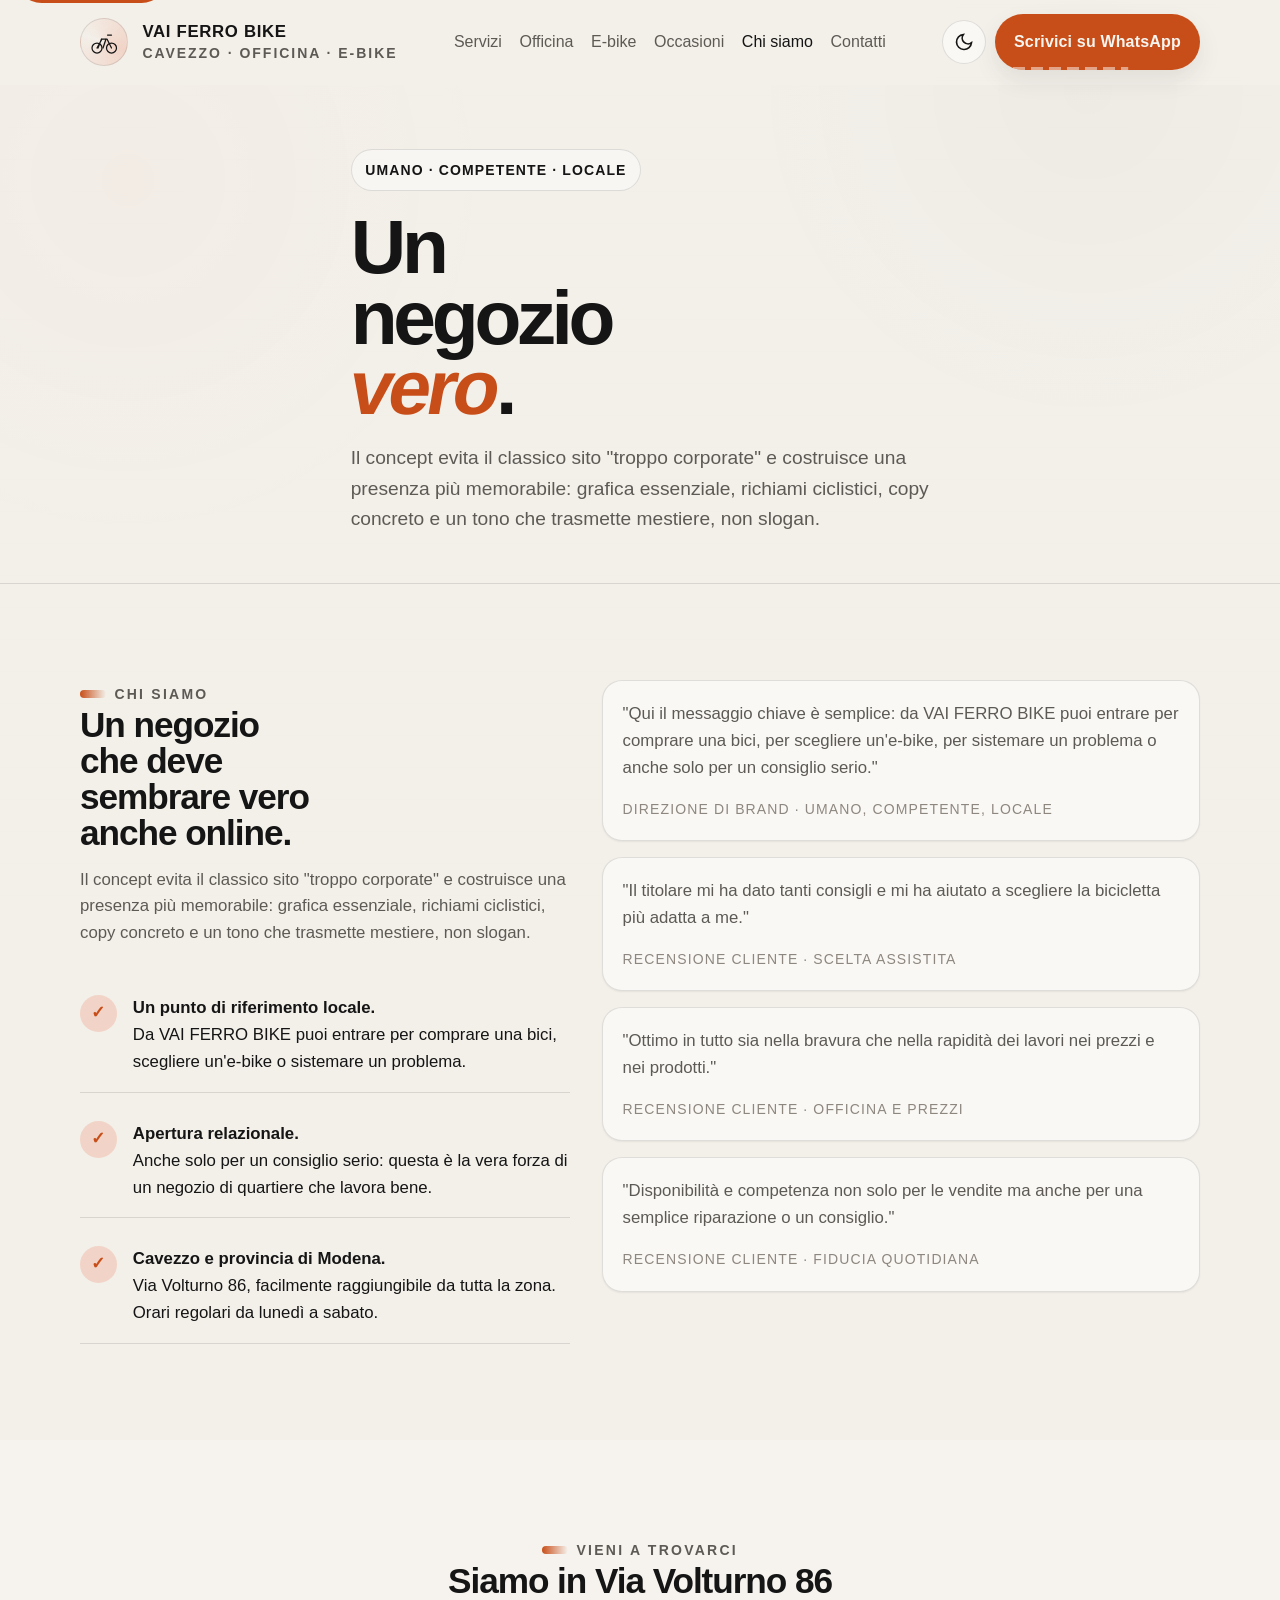
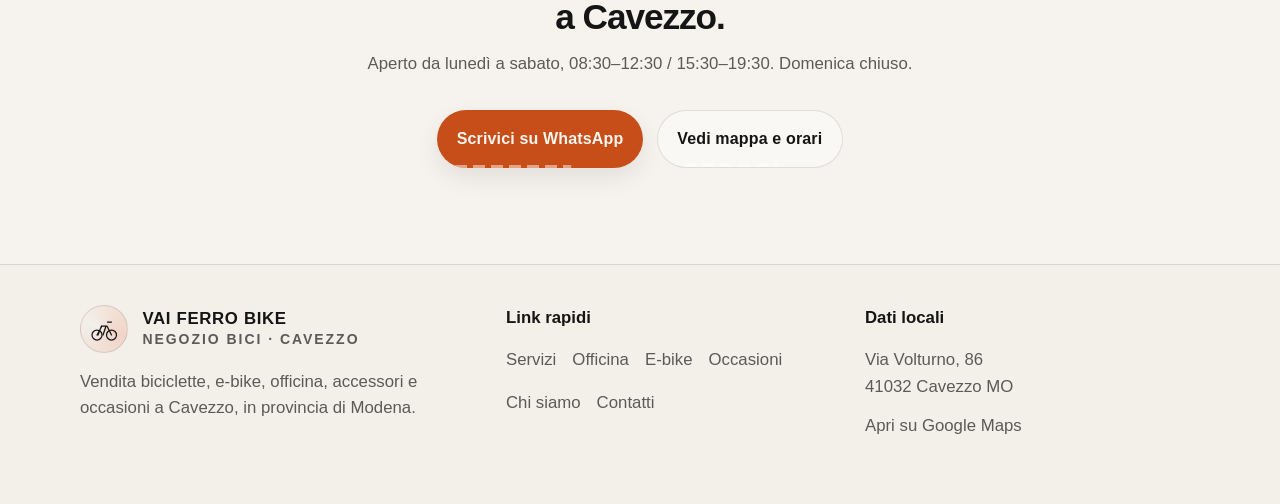
==== chi-siamo.html @ fa723847 "Add files via upload" ====
<!DOCTYPE html>
<html lang="it">

<head>
  <meta charset="UTF-8">
  <meta name="viewport" content="width=device-width, initial-scale=1.0">
  <title>Chi siamo | VAI FERRO BIKE – Negozio bici a Cavezzo</title>
  <meta name="description"
    content="VAI FERRO BIKE è il negozio bici di Cavezzo (MO): un punto di riferimento locale per vendita, e-bike, officina e consulenza autentica.">
  <meta name="theme-color" content="#111111">
  <meta name="format-detection" content="telephone=no">
  <link rel="preconnect" href="https://api.fontshare.com">
  <link
    href="https://api.fontshare.com/v2/css?f[]=general-sans@400,500,600,700&f[]=cabinet-grotesk@500,700,800&display=swap"
    rel="stylesheet">
  <link rel="stylesheet" href="style.css">
</head>

<body>
  <a class="skip-link" href="#content">Vai al contenuto</a>
  <div class="tire-cursor" aria-hidden="true"></div>
  <div class="site-shell">
    <div class="texture"></div>

    <header class="header" id="top">
      <div class="container header-inner">
        <a class="brand" href="index.html" aria-label="VAI FERRO BIKE home">
          <span class="brand-mark" aria-hidden="true">
            <svg viewBox="0 0 64 64" fill="none" stroke="currentColor" stroke-width="2.5" stroke-linecap="round"
              stroke-linejoin="round">
              <circle cx="18" cy="44" r="10"></circle>
              <circle cx="47" cy="44" r="10"></circle>
              <path d="M18 44l10-18h10l9 18M28 26l7 0M36 26l-6 18M27 26l-7 18"></path>
              <path d="M39 18h8"></path>
            </svg>
          </span>
          <span class="brand-name"><strong>VAI FERRO BIKE</strong><span>Cavezzo · officina · e-bike</span></span>
        </a>
        <nav class="nav" aria-label="Principale">
          <a href="servizi.html">Servizi</a>
          <a href="officina.html">Officina</a>
          <a href="ebike.html">E-bike</a>
          <a href="occasioni.html">Occasioni</a>
          <a href="chi-siamo.html">Chi siamo</a>
          <a href="contatti.html">Contatti</a>
        </nav>
        <div class="header-actions">
          <button class="theme-toggle" type="button" data-theme-toggle aria-label="Attiva tema scuro">
            <svg width="20" height="20" viewBox="0 0 24 24" fill="none" stroke="currentColor" stroke-width="2">
              <path d="M21 12.79A9 9 0 1 1 11.21 3 7 7 0 0 0 21 12.79z" />
            </svg>
          </button>
          <a class="btn btn-primary desktop-cta"
            href="https://wa.me/393000000000?text=Ciao%20VAI%20FERRO%20BIKE%2C%20vorrei%20avere%20informazioni."
            target="_blank" rel="noopener noreferrer">Scrivici su WhatsApp</a>
          <button class="menu-toggle" type="button" aria-label="Apri menu" aria-expanded="false"><span></span></button>
        </div>
      </div>
      <div class="container mobile-panel" id="mobilePanel">
        <div class="mobile-panel-inner">
          <nav class="mobile-links" aria-label="Mobile">
            <a href="servizi.html">Servizi</a>
            <a href="officina.html">Officina</a>
            <a href="ebike.html">E-bike</a>
            <a href="occasioni.html">Usato e occasioni</a>
            <a href="chi-siamo.html">Chi siamo</a>
            <a href="contatti.html">Contatti</a>
          </nav>
        </div>
      </div>
    </header>

    <main id="content">
      <section class="page-hero">
        <div class="container page-hero-inner reveal">
          <div class="page-hero-kicker">
            <span class="chip">Umano · competente · locale</span>
          </div>
          <h1 class="hero-title" style="font-size:clamp(2.4rem,6vw,5rem);">Un negozio <span class="accent">vero</span>.
          </h1>
          <p class="hero-lead">Il concept evita il classico sito "troppo corporate" e costruisce una presenza più
            memorabile: grafica essenziale, richiami ciclistici, copy concreto e un tono che trasmette mestiere, non
            slogan.</p>
        </div>
      </section>

      <section class="section">
        <div class="container why-layout">
          <div class="reveal">
            <span class="eyebrow">Chi siamo</span>
            <h2 class="section-title">Un negozio che deve sembrare vero anche online.</h2>
            <p class="section-copy">Il concept evita il classico sito "troppo corporate" e costruisce una presenza più
              memorabile: grafica essenziale, richiami ciclistici, copy concreto e un tono che trasmette mestiere, non
              slogan.</p>
            <div class="why-list" style="margin-top:2rem">
              <div class="why-item">
                <div class="why-badge">✓</div>
                <div><strong>Un punto di riferimento locale.</strong>
                  <p>Da VAI FERRO BIKE puoi entrare per comprare una bici, scegliere un'e-bike o sistemare un problema.
                  </p>
                </div>
              </div>
              <div class="why-item">
                <div class="why-badge">✓</div>
                <div><strong>Apertura relazionale.</strong>
                  <p>Anche solo per un consiglio serio: questa è la vera forza di un negozio di quartiere che lavora
                    bene.</p>
                </div>
              </div>
              <div class="why-item">
                <div class="why-badge">✓</div>
                <div><strong>Cavezzo e provincia di Modena.</strong>
                  <p>Via Volturno 86, facilmente raggiungibile da tutta la zona. Orari regolari da lunedì a sabato.</p>
                </div>
              </div>
            </div>
          </div>

          <div class="reveal">
            <div class="review-card" style="margin-bottom:1rem">
              <p>"Qui il messaggio chiave è semplice: da VAI FERRO BIKE puoi entrare per comprare una bici, per
                scegliere un'e-bike, per sistemare un problema o anche solo per un consiglio serio."</p>
              <footer>Direzione di brand · umano, competente, locale</footer>
            </div>
            <div class="review-wall">
              <article class="review-card">
                <p>"Il titolare mi ha dato tanti consigli e mi ha aiutato a scegliere la bicicletta più adatta a me."
                </p>
                <footer>Recensione cliente · scelta assistita</footer>
              </article>
              <article class="review-card">
                <p>"Ottimo in tutto sia nella bravura che nella rapidità dei lavori nei prezzi e nei prodotti."</p>
                <footer>Recensione cliente · officina e prezzi</footer>
              </article>
              <article class="review-card">
                <p>"Disponibilità e competenza non solo per le vendite ma anche per una semplice riparazione o un
                  consiglio."</p>
                <footer>Recensione cliente · fiducia quotidiana</footer>
              </article>
            </div>
          </div>
        </div>
      </section>

      <section class="section" style="background:var(--color-surface-2)">
        <div class="container" style="text-align:center">
          <span class="eyebrow reveal">Vieni a trovarci</span>
          <h2 class="section-title reveal" style="margin-inline:auto;max-width:20ch">Siamo in Via Volturno 86 a Cavezzo.
          </h2>
          <p class="section-copy reveal" style="margin-inline:auto;text-align:center">Aperto da lunedì a sabato,
            08:30–12:30 / 15:30–19:30. Domenica chiuso.</p>
          <div class="btn-row reveal" style="justify-content:center;margin-top:2rem">
            <a class="btn btn-primary"
              href="https://wa.me/393000000000?text=Ciao%20VAI%20FERRO%20BIKE%2C%20vorrei%20avere%20informazioni."
              target="_blank" rel="noopener noreferrer">Scrivici su WhatsApp</a>
            <a class="btn btn-secondary" href="contatti.html">Vedi mappa e orari</a>
          </div>
        </div>
      </section>
    </main>

    <footer class="footer">
      <div class="container footer-grid">
        <div>
          <div class="brand" style="margin-bottom: 1rem;">
            <span class="brand-mark" aria-hidden="true">
              <svg viewBox="0 0 64 64" fill="none" stroke="currentColor" stroke-width="2.5" stroke-linecap="round"
                stroke-linejoin="round">
                <circle cx="18" cy="44" r="10"></circle>
                <circle cx="47" cy="44" r="10"></circle>
                <path d="M18 44l10-18h10l9 18M28 26l7 0M36 26l-6 18M27 26l-7 18"></path>
                <path d="M39 18h8"></path>
              </svg>
            </span>
            <span class="brand-name"><strong>VAI FERRO BIKE</strong><span>Negozio bici · Cavezzo</span></span>
          </div>
          <p>Vendita biciclette, e-bike, officina, accessori e occasioni a Cavezzo, in provincia di Modena.</p>
        </div>
        <div>
          <strong>Link rapidi</strong>
          <div class="footer-links" style="margin-top: 1rem;">
            <a href="servizi.html">Servizi</a>
            <a href="officina.html">Officina</a>
            <a href="ebike.html">E-bike</a>
            <a href="occasioni.html">Occasioni</a>
            <a href="chi-siamo.html">Chi siamo</a>
            <a href="contatti.html">Contatti</a>
          </div>
        </div>
        <div>
          <strong>Dati locali</strong>
          <p style="margin-top: 1rem;">Via Volturno, 86<br>41032 Cavezzo MO</p>
          <p style="margin-top: .75rem;"><a href="https://maps.google.com/maps?q=44.8327569,11.0342762&z=15"
              target="_blank" rel="noopener noreferrer">Apri su Google Maps</a></p>
        </div>
      </div>
    </footer>

    <div class="sticky-actions" aria-label="Azioni rapide mobile">
      <a class="btn btn-secondary" href="tel:+393000000000">Chiama</a>
      <a class="btn btn-primary"
        href="https://wa.me/393000000000?text=Ciao%20VAI%20FERRO%20BIKE%2C%20vorrei%20avere%20informazioni."
        target="_blank" rel="noopener noreferrer">WhatsApp</a>
    </div>
  </div>
  <script src="main.js"></script>
</body>

</html>
---- style.css ----
:root,
[data-theme="light"] {
    --text-xs: clamp(0.75rem, 0.7rem + 0.25vw, 0.875rem);
    --text-sm: clamp(0.875rem, 0.8rem + 0.35vw, 1rem);
    --text-base: clamp(1rem, 0.95rem + 0.25vw, 1.05rem);
    --text-lg: clamp(1.125rem, 1rem + 0.75vw, 1.45rem);
    --text-xl: clamp(1.5rem, 1.2rem + 1.25vw, 2.2rem);
    --text-2xl: clamp(2.2rem, 1.3rem + 3vw, 4rem);
    --text-3xl: clamp(3rem, 1.2rem + 5vw, 6rem);
    --space-1: 0.25rem;
    --space-2: 0.5rem;
    --space-3: 0.75rem;
    --space-4: 1rem;
    --space-5: 1.25rem;
    --space-6: 1.5rem;
    --space-8: 2rem;
    --space-10: 2.5rem;
    --space-12: 3rem;
    --space-16: 4rem;
    --space-20: 5rem;
    --space-24: 6rem;
    --space-32: 8rem;
    --color-bg: #f3f0ea;
    --color-surface: #faf8f4;
    --color-surface-2: #f6f3ee;
    --color-surface-offset: #eae4da;
    --color-surface-dynamic: #ddd6cb;
    --color-divider: #d3ccbf;
    --color-border: rgba(28, 28, 28, 0.12);
    --color-text: #151515;
    --color-text-muted: #5d5a55;
    --color-text-faint: #8d877f;
    --color-text-inverse: #f7f5f0;
    --color-primary: #c84e19;
    --color-primary-hover: #a53f14;
    --color-primary-highlight: #f1d4c7;
    --color-secondary: #1f2a2a;
    --color-track: #bbc6c1;
    --color-success: #3e6a2a;
    --radius-sm: 0.4rem;
    --radius-md: 0.7rem;
    --radius-lg: 1rem;
    --radius-xl: 1.5rem;
    --radius-full: 9999px;
    --shadow-sm: 0 1px 2px rgba(17, 17, 17, 0.06);
    --shadow-md: 0 10px 24px rgba(17, 17, 17, 0.08);
    --shadow-lg: 0 24px 60px rgba(17, 17, 17, 0.12);
    --font-display: 'Cabinet Grotesk', 'Arial Narrow', sans-serif;
    --font-body: 'General Sans', 'Helvetica Neue', sans-serif;
    --content-default: 1120px;
    --content-wide: 1260px;
    --header-h: 84px;
}

[data-theme="dark"] {
    --color-bg: #101111;
    --color-surface: #161817;
    --color-surface-2: #1b1d1c;
    --color-surface-offset: #212422;
    --color-surface-dynamic: #2c302e;
    --color-divider: #2d322f;
    --color-border: rgba(255, 255, 255, 0.10);
    --color-text: #f2ede5;
    --color-text-muted: #c2bbb0;
    --color-text-faint: #8d877d;
    --color-text-inverse: #101111;
    --color-primary: #ec6d35;
    --color-primary-hover: #ff8450;
    --color-primary-highlight: rgba(236, 109, 53, 0.14);
    --color-secondary: #dfe8e2;
    --color-track: #55625b;
    --shadow-sm: 0 1px 2px rgba(0, 0, 0, 0.22);
    --shadow-md: 0 10px 24px rgba(0, 0, 0, 0.28);
    --shadow-lg: 0 24px 60px rgba(0, 0, 0, 0.35);
}

*,
:before,
:after {
    box-sizing: border-box;
    margin: 0;
    padding: 0
}

html {
    scroll-behavior: smooth;
    -webkit-text-size-adjust: none;
    text-size-adjust: none;
    scroll-padding-top: calc(var(--header-h) + 18px)
}

body {
    min-height: 100dvh;
    font-family: var(--font-body);
    font-size: var(--text-base);
    line-height: 1.6;
    background: var(--color-bg);
    color: var(--color-text);
    -webkit-font-smoothing: antialiased;
    text-rendering: optimizeLegibility
}

img,
svg {
    display: block;
    max-width: 100%
}

a {
    color: inherit;
    text-decoration: none;
    transition: all 180ms cubic-bezier(.16, 1, .3, 1)
}

button,
input,
textarea {
    font: inherit;
    color: inherit
}

button {
    cursor: pointer;
    border: none;
    background: none
}

:focus-visible {
    outline: 2px solid var(--color-primary);
    outline-offset: 3px;
    border-radius: var(--radius-sm)
}

::selection {
    background: rgba(200, 78, 25, .18)
}

.sr-only {
    position: absolute;
    width: 1px;
    height: 1px;
    padding: 0;
    margin: -1px;
    overflow: hidden;
    clip: rect(0, 0, 0, 0);
    white-space: nowrap;
    border: 0
}

.site-shell {
    position: relative;
    overflow-x: clip
}

.texture {
    position: fixed;
    inset: 0;
    pointer-events: none;
    opacity: .28;
    background-image: radial-gradient(circle at 10% 20%, rgba(200, 78, 25, .08), transparent 26%), radial-gradient(circle at 85% 10%, rgba(31, 42, 42, .08), transparent 24%), linear-gradient(transparent 0, transparent 97%, rgba(0, 0, 0, .018) 100%);
    background-size: auto, auto, 100% 32px;
    mix-blend-mode: multiply;
    z-index: -1
}

[data-theme="dark"] .texture {
    opacity: .18;
    mix-blend-mode: screen
}

.container {
    width: min(calc(100% - 2rem), var(--content-default));
    margin-inline: auto
}

.container-wide {
    width: min(calc(100% - 2rem), var(--content-wide));
    margin-inline: auto
}

.section {
    padding-block: clamp(var(--space-12), 8vw, var(--space-24))
}

.eyebrow {
    display: inline-flex;
    align-items: center;
    gap: .55rem;
    font-size: var(--text-xs);
    text-transform: uppercase;
    letter-spacing: .16em;
    color: var(--color-text-muted);
    font-weight: 700
}

.eyebrow:before {
    content: "";
    width: 1.6rem;
    height: .5rem;
    border-radius: var(--radius-full);
    background: linear-gradient(90deg, var(--color-primary), transparent)
}

.section-title {
    font-family: var(--font-display);
    font-size: var(--text-xl);
    line-height: 1.02;
    letter-spacing: -.03em;
    max-width: 12ch
}

.section-copy {
    color: var(--color-text-muted);
    max-width: 60ch;
    margin-top: var(--space-4)
}

.grid {
    display: grid;
    gap: var(--space-6)
}

.skip-link {
    position: absolute;
    left: var(--space-4);
    top: -3rem;
    background: var(--color-primary);
    color: var(--color-text-inverse);
    padding: .75rem 1rem;
    border-radius: var(--radius-full);
    z-index: 1000
}

.skip-link:focus {
    top: var(--space-4)
}

.header {
    position: sticky;
    top: 0;
    z-index: 60;
    background: rgba(243, 240, 234, .82);
    backdrop-filter: blur(16px);
    border-bottom: 1px solid transparent;
    transition: transform .3s cubic-bezier(.16, 1, .3, 1), box-shadow .3s cubic-bezier(.16, 1, .3, 1), border-color .3s ease
}

[data-theme="dark"] .header {
    background: rgba(16, 17, 17, .78)
}

.header.scrolled {
    box-shadow: var(--shadow-sm);
    border-color: var(--color-border)
}

.header-inner {
    min-height: var(--header-h);
    display: flex;
    align-items: center;
    justify-content: space-between;
    gap: var(--space-4)
}

.brand {
    display: flex;
    align-items: center;
    gap: .9rem;
    font-weight: 700
}

.brand-mark {
    width: 3rem;
    height: 3rem;
    border-radius: 50%;
    display: grid;
    place-items: center;
    border: 1px solid var(--color-border);
    background: conic-gradient(from 110deg, var(--color-primary-highlight), transparent, var(--color-primary-highlight));
    position: relative;
    overflow: hidden
}

.brand-mark svg {
    width: 2rem;
    height: 2rem
}

.brand-name {
    display: flex;
    flex-direction: column;
    line-height: 1
}

.brand-name strong {
    font-family: var(--font-display);
    font-size: 1.05rem;
    letter-spacing: .04em
}

.brand-name span {
    font-size: var(--text-xs);
    color: var(--color-text-muted);
    margin-top: .3rem;
    text-transform: uppercase;
    letter-spacing: .14em
}

.nav {
    display: none;
    align-items: center;
    gap: 1.1rem
}

.nav a {
    font-size: var(--text-sm);
    color: var(--color-text-muted)
}

.nav a:hover,
.nav a.active {
    color: var(--color-text)
}

.header-actions {
    display: flex;
    align-items: center;
    gap: .55rem
}

.theme-toggle,
.menu-toggle {
    width: 2.75rem;
    height: 2.75rem;
    border-radius: 50%;
    border: 1px solid var(--color-border);
    display: grid;
    place-items: center;
    background: var(--color-surface)
}

.menu-toggle {
    position: relative
}

.menu-toggle span,
.menu-toggle:before,
.menu-toggle:after {
    content: "";
    position: absolute;
    width: 1rem;
    height: 2px;
    background: var(--color-text);
    border-radius: 999px;
    transition: transform .25s ease, opacity .25s ease
}

.menu-toggle span {
    transform: translateY(0)
}

.menu-toggle:before {
    transform: translateY(-6px)
}

.menu-toggle:after {
    transform: translateY(6px)
}

.menu-toggle[aria-expanded="true"] span {
    opacity: 0
}

.menu-toggle[aria-expanded="true"]:before {
    transform: rotate(45deg)
}

.menu-toggle[aria-expanded="true"]:after {
    transform: rotate(-45deg)
}

.mobile-panel {
    display: grid;
    grid-template-rows: 0fr;
    transition: grid-template-rows .28s ease;
    border-top: 1px solid transparent
}

.mobile-panel.open {
    grid-template-rows: 1fr;
    border-color: var(--color-border)
}

.mobile-panel-inner {
    overflow: hidden
}

.mobile-links {
    display: flex;
    flex-direction: column;
    padding: 0 0 var(--space-6)
}

.mobile-links a {
    padding: 1rem 0;
    border-bottom: 1px solid var(--color-border);
    font-weight: 600
}

.btn {
    display: inline-flex;
    align-items: center;
    justify-content: center;
    gap: .7rem;
    min-height: 48px;
    padding: .95rem 1.2rem;
    border-radius: var(--radius-full);
    font-size: var(--text-sm);
    font-weight: 700;
    letter-spacing: .01em;
    position: relative;
    overflow: hidden;
    isolation: isolate
}

.btn:before {
    content: "";
    position: absolute;
    inset: auto 0 0 0;
    height: 3px;
    background: repeating-linear-gradient(90deg, rgba(255, 255, 255, .88) 0 12px, transparent 12px 18px);
    transform: translateX(-35%);
    opacity: .55;
    transition: transform .45s cubic-bezier(.16, 1, .3, 1), opacity .3s ease
}

.btn:hover:before {
    transform: translateX(0);
    opacity: .9
}

.btn-primary {
    background: var(--color-primary);
    color: var(--color-text-inverse);
    box-shadow: var(--shadow-md)
}

.btn-primary:hover {
    background: var(--color-primary-hover);
    transform: translateY(-1px)
}

.btn-secondary {
    border: 1px solid var(--color-border);
    background: var(--color-surface);
    color: var(--color-text)
}

.btn-ghost {
    color: var(--color-text-muted)
}

.btn-row {
    display: flex;
    flex-wrap: wrap;
    gap: .9rem
}

/* HERO */
.hero {
    padding-top: clamp(var(--space-10), 6vw, var(--space-16));
    padding-bottom: var(--space-16)
}

.hero-grid {
    display: grid;
    gap: var(--space-8);
    align-items: end
}

.hero-copy {
    display: grid;
    gap: var(--space-5)
}

.hero-kicker {
    display: flex;
    flex-wrap: wrap;
    gap: .65rem
}

.chip {
    display: inline-flex;
    align-items: center;
    gap: .5rem;
    padding: .55rem .85rem;
    border-radius: var(--radius-full);
    border: 1px solid var(--color-border);
    background: rgba(255, 255, 255, .42);
    font-size: var(--text-xs);
    font-weight: 700;
    text-transform: uppercase;
    letter-spacing: .08em
}

[data-theme="dark"] .chip {
    background: rgba(255, 255, 255, .02)
}

.hero-title {
    font-family: var(--font-display);
    font-size: clamp(3rem, 8vw, 7rem);
    line-height: .92;
    letter-spacing: -.055em;
    max-width: 8ch
}

.hero-title .accent {
    display: inline-block;
    color: var(--color-primary);
    transform: skew(-10deg)
}

.hero-lead {
    max-width: 58ch;
    color: var(--color-text-muted);
    font-size: clamp(1.05rem, 1rem + .4vw, 1.2rem)
}

.hero-aside {
    position: relative;
    background: var(--color-secondary);
    color: #f2ede5;
    border-radius: 2rem;
    padding: clamp(var(--space-6), 3vw, var(--space-8));
    min-height: 420px;
    overflow: hidden;
    box-shadow: var(--shadow-lg)
}

[data-theme="dark"] .hero-aside {
    color: #151515;
}

.hero-aside:before {
    content: "";
    position: absolute;
    inset: auto -10% -30% 20%;
    height: 280px;
    background: radial-gradient(circle, rgba(236, 109, 53, .28), transparent 65%)
}

.speed-lines {
    position: absolute;
    inset: 0;
    pointer-events: none;
    opacity: .28;
    background: repeating-linear-gradient(115deg, transparent 0 24px, rgba(255, 255, 255, .05) 24px 26px)
}

.bike-stage {
    position: relative;
    display: grid;
    align-content: space-between;
    height: 100%
}

.stat-ribbon {
    display: grid;
    grid-template-columns: repeat(3, 1fr);
    gap: .65rem
}

.stat-pill {
    background: rgba(255, 255, 255, .08);
    border: 1px solid rgba(255, 255, 255, .09);
    border-radius: 1.25rem;
    padding: .85rem .9rem
}

.stat-pill strong {
    display: block;
    font-size: 1.1rem
}

.stat-pill span {
    display: block;
    margin-top: .25rem;
    font-size: var(--text-xs);
    color: currentColor;
    opacity: 0.72
}

.hero-card {
    max-width: 18rem;
    margin-left: auto;
    background: rgba(255, 255, 255, .08);
    backdrop-filter: blur(10px);
    border: 1px solid rgba(255, 255, 255, .08);
    border-radius: 1.4rem;
    padding: 1rem
}

.hero-card h3 {
    font-size: var(--text-sm);
    text-transform: uppercase;
    letter-spacing: .09em;
    color: currentColor;
    opacity: 0.72
}

.hero-card p {
    margin-top: .55rem;
    font-size: var(--text-base)
}

.pedal-meter {
    display: grid;
    gap: .7rem;
    margin-top: 1rem;
    padding-top: 1rem;
    border-top: 1px solid rgba(255, 255, 255, .08)
}

.pedal-meter-head {
    display: flex;
    align-items: center;
    justify-content: space-between;
    gap: 1rem
}

.pedal-meter strong {
    font-size: var(--text-xs);
    text-transform: uppercase;
    letter-spacing: .14em;
    color: currentColor;
    opacity: 0.68
}

.pedal-meter-value {
    font-family: var(--font-display);
    font-size: 1.4rem;
    color: currentColor
}

.meter-track {
    height: .65rem;
    background: rgba(255, 255, 255, .12);
    border-radius: 999px;
    overflow: hidden;
    position: relative
}

.meter-fill {
    height: 100%;
    width: 72%;
    background: linear-gradient(90deg, #ec6d35, #f4b085, #f2ede5);
    border-radius: 999px;
    position: relative
}

.meter-fill:after {
    content: "";
    position: absolute;
    right: .35rem;
    top: 50%;
    width: .85rem;
    height: .85rem;
    border-radius: 50%;
    border: 2px solid rgba(17, 17, 17, .35);
    background: #fff;
    transform: translateY(-50%)
}

.bike-illustration {
    margin-top: auto;
    align-self: end;
    justify-self: center;
    width: min(100%, 520px);
    filter: drop-shadow(0 18px 28px rgba(0, 0, 0, .26))
}

.wheel-spin {
    transform-origin: center;
    animation: spin 16s linear infinite
}

.chain-motion {
    animation: dash 5s linear infinite
}

@keyframes spin {
    to {
        transform: rotate(360deg)
    }
}

@keyframes dash {
    to {
        stroke-dashoffset: -120
    }
}

/* TRUST BAND */
.trust-band {
    border-block: 1px solid var(--color-border);
    background: rgba(255, 255, 255, .38)
}

[data-theme="dark"] .trust-band {
    background: rgba(255, 255, 255, .015)
}

.trust-row {
    display: grid;
    gap: var(--space-4);
    padding-block: var(--space-6)
}

.trust-quote {
    font-size: var(--text-sm);
    color: var(--color-text-muted);
    padding: var(--space-4);
    border: 1px solid var(--color-border);
    border-radius: var(--radius-lg);
    background: var(--color-surface)
}

.trust-quote strong {
    display: block;
    color: var(--color-text);
    margin-bottom: .35rem
}

/* SERVIZI */
.service-grid {
    display: grid;
    gap: var(--space-4);
    margin-top: var(--space-8)
}

.service-card {
    position: relative;
    overflow: hidden;
    border-radius: 1.4rem;
    padding: var(--space-6);
    background: var(--color-surface);
    border: 1px solid var(--color-border);
    box-shadow: var(--shadow-sm)
}

.service-card:before {
    content: "";
    position: absolute;
    right: -2rem;
    top: -2rem;
    width: 7rem;
    height: 7rem;
    border-radius: 50%;
    background: radial-gradient(circle, rgba(200, 78, 25, .12), transparent 70%)
}

.service-number {
    font-size: var(--text-xs);
    font-weight: 800;
    letter-spacing: .14em;
    text-transform: uppercase;
    color: var(--color-text-faint)
}

.service-card h3 {
    font-family: var(--font-display);
    font-size: 1.55rem;
    line-height: 1.02;
    max-width: 10ch;
    margin-top: .8rem
}

.service-card p {
    margin-top: .8rem;
    color: var(--color-text-muted);
    max-width: 34ch
}

.service-meta {
    margin-top: var(--space-5);
    display: flex;
    flex-wrap: wrap;
    gap: .5rem
}

.service-meta span {
    font-size: var(--text-xs);
    padding: .45rem .7rem;
    border-radius: var(--radius-full);
    background: var(--color-surface-2);
    border: 1px solid var(--color-border)
}

/* PERCHÉ */
.why-layout {
    display: grid;
    gap: var(--space-8);
    align-items: start
}

.why-list {
    display: grid;
    gap: var(--space-3)
}

.why-item {
    display: grid;
    grid-template-columns: auto 1fr;
    gap: var(--space-4);
    padding: var(--space-4) 0;
    border-bottom: 1px solid var(--color-border)
}

.why-badge {
    width: 2.3rem;
    height: 2.3rem;
    border-radius: 50%;
    display: grid;
    place-items: center;
    background: var(--color-primary-highlight);
    color: var(--color-primary);
    font-weight: 800
}

.review-wall {
    display: grid;
    gap: var(--space-4)
}

.review-card {
    padding: var(--space-5);
    background: var(--color-surface);
    border: 1px solid var(--color-border);
    border-radius: 1.25rem;
    box-shadow: var(--shadow-sm)
}

.review-card p {
    color: var(--color-text-muted)
}

.review-card footer {
    margin-top: var(--space-4);
    font-size: var(--text-xs);
    text-transform: uppercase;
    letter-spacing: .08em;
    color: var(--color-text-faint)
}

/* EDITORIAL / FEATURE */
.editorial-grid {
    display: grid;
    gap: var(--space-4);
    margin-top: var(--space-8)
}

.feature-panel {
    padding: clamp(var(--space-6), 3vw, var(--space-8));
    border-radius: 1.6rem;
    position: relative;
    overflow: hidden;
    min-height: 320px;
    display: grid;
    align-content: end;
    border: 1px solid var(--color-border)
}

.feature-panel.dark {
    background: var(--color-secondary);
    color: #f2ede5
}

.feature-panel.light {
    background: var(--color-surface);
    box-shadow: var(--shadow-sm)
}

.feature-panel .eyebrow {
    color: inherit;
    opacity: .72
}

.feature-panel h3 {
    font-family: var(--font-display);
    font-size: clamp(1.9rem, 3vw, 3rem);
    line-height: 1;
    max-width: 11ch;
    margin-top: var(--space-4)
}

.feature-panel h2 {
    font-family: var(--font-display);
    font-size: clamp(1.9rem, 3vw, 3rem);
    line-height: 1;
    max-width: 11ch;
    margin-top: var(--space-4)
}

.feature-panel p {
    margin-top: var(--space-4);
    max-width: 46ch;
    color: inherit;
    opacity: .86
}

.road-mark {
    position: absolute;
    inset: auto -8% 2rem auto;
    width: 58%;
    height: 4px;
    background: repeating-linear-gradient(90deg, rgba(255, 255, 255, .65) 0 18px, transparent 18px 30px);
    transform: rotate(-12deg);
    opacity: .7
}

.wheel-ghost {
    position: absolute;
    right: -1rem;
    top: -2rem;
    width: 9rem;
    height: 9rem;
    border-radius: 50%;
    border: 2px solid rgba(236, 109, 53, .22)
}

.wheel-ghost:before,
.wheel-ghost:after {
    content: "";
    position: absolute;
    inset: 12px;
    border-radius: 50%;
    border: 1px dashed rgba(236, 109, 53, .25)
}

.small-cards {
    display: grid;
    gap: var(--space-4)
}

.mini-card {
    padding: var(--space-5);
    border-radius: 1.25rem;
    background: var(--color-surface);
    border: 1px solid var(--color-border)
}

.mini-card h4 {
    font-size: var(--text-lg);
    line-height: 1.1
}

.mini-card p {
    margin-top: .65rem;
    color: var(--color-text-muted)
}

/* STATS / OCCASIONI */
.stats-grid {
    display: grid;
    gap: var(--space-4);
    margin-top: var(--space-8)
}

.stat-card {
    padding: var(--space-5);
    border-top: 3px solid var(--color-primary);
    background: var(--color-surface);
    border-radius: 1rem;
    border-inline: 1px solid var(--color-border);
    border-bottom: 1px solid var(--color-border)
}

.stat-card strong {
    font-family: var(--font-display);
    font-size: 2rem;
    line-height: 1
}

.stat-card span {
    display: block;
    margin-top: .55rem;
    color: var(--color-text-muted)
}

/* HOVER CARDS */
.service-card[data-gear] {
    transition: transform .3s cubic-bezier(.16, 1, .3, 1), box-shadow .3s ease
}

.service-card[data-gear]:hover {
    transform: translateY(-6px);
    box-shadow: var(--shadow-md)
}

.service-card[data-gear]:after {
    content: attr(data-gear);
    position: absolute;
    right: 1rem;
    bottom: 1rem;
    font-family: var(--font-display);
    font-size: clamp(2.6rem, 5vw, 4rem);
    line-height: 1;
    color: rgba(200, 78, 25, .09);
    letter-spacing: -.06em
}

/* ROUTE STRIP */
.route-strip {
    margin-top: var(--space-8);
    display: grid;
    grid-template-columns: 1fr auto auto auto 1fr;
    align-items: center;
    gap: .85rem;
    color: var(--color-text-faint)
}

.route-strip:before,
.route-strip:after {
    content: "";
    height: 2px;
    background: repeating-linear-gradient(90deg, var(--color-track) 0 18px, transparent 18px 28px)
}

.route-dot,
.route-flag,
.route-rider {
    display: grid;
    place-items: center
}

.route-dot {
    width: .8rem;
    height: .8rem;
    border-radius: 50%;
    background: var(--color-primary)
}

.route-rider {
    width: 2.3rem;
    height: 2.3rem;
    border-radius: 50%;
    border: 1px solid var(--color-border);
    background: var(--color-surface)
}

.route-rider svg {
    width: 1.15rem;
    height: 1.15rem
}

.route-flag {
    width: 1rem;
    height: 1.6rem;
    position: relative
}

.route-flag:before {
    content: "";
    position: absolute;
    left: 0;
    top: 0;
    width: 2px;
    height: 100%;
    background: var(--color-text)
}

.route-flag:after {
    content: "";
    position: absolute;
    left: 2px;
    top: .15rem;
    width: .9rem;
    height: .55rem;
    background: var(--color-primary);
    clip-path: polygon(0 0, 100% 0, 70% 50%, 100% 100%, 0 100%)
}

/* CICLISTIC NOTE */
.ciclistic-note {
    display: inline-flex;
    align-items: center;
    gap: .55rem;
    padding: .75rem 1rem;
    border-radius: var(--radius-full);
    border: 1px solid var(--color-border);
    background: var(--color-surface);
    box-shadow: var(--shadow-sm);
    font-size: var(--text-sm);
    margin-top: var(--space-5)
}

.ciclistic-note svg {
    width: 1.1rem;
    height: 1.1rem;
    color: var(--color-primary)
}

/* TIRE CURSOR */
.tire-cursor {
    position: fixed;
    left: 0;
    top: 0;
    width: 18px;
    height: 18px;
    border: 2px solid rgba(200, 78, 25, .55);
    border-radius: 50%;
    pointer-events: none;
    transform: translate(-50%, -50%);
    opacity: 0;
    z-index: 90;
    mix-blend-mode: multiply;
    transition: opacity .2s ease, transform .08s linear
}

.tire-cursor:before,
.tire-cursor:after {
    content: "";
    position: absolute;
    inset: 3px;
    border-radius: 50%;
    border: 1px dashed rgba(31, 42, 42, .35)
}

.tire-cursor:after {
    inset: 7px;
    border-style: solid;
    border-width: 1px;
    border-color: rgba(200, 78, 25, .35)
}

[data-theme="dark"] .tire-cursor {
    mix-blend-mode: screen;
    border-color: rgba(236, 109, 53, .55)
}

/* FAQ */
.faq-list {
    display: grid;
    gap: var(--space-3);
    margin-top: var(--space-8)
}

.faq-item {
    background: var(--color-surface);
    border: 1px solid var(--color-border);
    border-radius: 1rem;
    padding: var(--space-5)
}

.faq-item h3 {
    font-size: 1rem
}

.faq-item p {
    margin-top: .55rem;
    color: var(--color-text-muted)
}

/* CONTATTI */
.contact-wrap {
    display: grid;
    gap: var(--space-6);
    align-items: start
}

.contact-card,
.map-card {
    background: var(--color-surface);
    border: 1px solid var(--color-border);
    border-radius: 1.4rem;
    padding: clamp(var(--space-5), 2vw, var(--space-8));
    box-shadow: var(--shadow-sm)
}

.contact-stack {
    display: grid;
    gap: var(--space-4);
    margin-top: var(--space-5)
}

.contact-row {
    display: grid;
    grid-template-columns: auto 1fr;
    gap: var(--space-4);
    align-items: start;
    padding-bottom: var(--space-4);
    border-bottom: 1px solid var(--color-border)
}

.contact-row:last-child {
    padding-bottom: 0;
    border-bottom: 0
}

.contact-icon {
    width: 2.4rem;
    height: 2.4rem;
    border-radius: 50%;
    display: grid;
    place-items: center;
    background: var(--color-surface-2);
    border: 1px solid var(--color-border)
}

.hours-grid {
    display: grid;
    gap: .4rem;
    margin-top: var(--space-4)
}

.hours-grid div {
    display: flex;
    justify-content: space-between;
    gap: 1rem;
    padding: .35rem 0;
    color: var(--color-text-muted)
}

.map-frame {
    aspect-ratio: 4/3;
    border-radius: 1rem;
    overflow: hidden;
    border: 1px solid var(--color-border);
    margin-top: var(--space-5)
}

.map-frame iframe {
    width: 100%;
    height: 100%;
    border: 0;
    filter: grayscale(1) contrast(1.1)
}

.contact-form {
    display: grid;
    gap: var(--space-4);
    margin-top: var(--space-5)
}

.field {
    display: grid;
    gap: .45rem
}

.field label {
    font-size: var(--text-sm);
    font-weight: 700
}

.field input,
.field textarea {
    width: 100%;
    padding: .95rem 1rem;
    border-radius: .95rem;
    border: 1px solid var(--color-border);
    background: var(--color-surface-2)
}

.field textarea {
    min-height: 140px;
    resize: vertical
}

.field small {
    color: var(--color-text-faint)
}

/* FOOTER */
.footer {
    padding: var(--space-10) 0 var(--space-16);
    border-top: 1px solid var(--color-border)
}

.footer-grid {
    display: grid;
    gap: var(--space-6)
}

.footer p,
.footer a {
    color: var(--color-text-muted)
}

.footer-links {
    display: flex;
    flex-wrap: wrap;
    gap: 1rem
}

/* STICKY MOBILE */
.sticky-actions {
    position: fixed;
    left: 0;
    right: 0;
    bottom: 0;
    z-index: 55;
    padding: .75rem 1rem calc(.75rem + env(safe-area-inset-bottom));
    display: flex;
    gap: .75rem;
    background: linear-gradient(to top, rgba(243, 240, 234, .98), rgba(243, 240, 234, .88), transparent)
}

[data-theme="dark"] .sticky-actions {
    background: linear-gradient(to top, rgba(16, 17, 17, .98), rgba(16, 17, 17, .88), transparent)
}

.sticky-actions .btn {
    flex: 1
}

.desktop-cta {
    display: none
}

/* REVEAL */
.reveal {
    opacity: 0;
    transform: translateY(24px);
    transition: opacity .7s ease, transform .7s cubic-bezier(.16, 1, .3, 1)
}

.reveal.visible {
    opacity: 1;
    transform: none
}

/* PAGE HERO (pagine interne) */
.page-hero {
    padding-top: clamp(var(--space-10), 6vw, var(--space-16));
    padding-bottom: var(--space-12);
    border-bottom: 1px solid var(--color-border)
}

.page-hero-inner {
    display: grid;
    gap: var(--space-5);
    max-width: 62ch
}

.page-hero-kicker {
    display: flex;
    flex-wrap: wrap;
    gap: .65rem
}

/* RESPONSIVE */
@media (min-width: 760px) {
    .service-grid {
        grid-template-columns: repeat(2, 1fr)
    }

    .trust-row {
        grid-template-columns: repeat(3, 1fr)
    }

    .stats-grid {
        grid-template-columns: repeat(4, 1fr)
    }

    .faq-list {
        grid-template-columns: repeat(2, 1fr)
    }

    .footer-grid {
        grid-template-columns: 1.2fr 1fr 1fr
    }

    .contact-form {
        grid-template-columns: 1fr 1fr
    }

    .contact-form .field:last-of-type,
    .contact-form .btn {
        grid-column: 1 / -1
    }
}

@media (min-width: 980px) {
    .nav {
        display: flex
    }

    .menu-toggle,
    .mobile-panel {
        display: none
    }

    .desktop-cta {
        display: inline-flex
    }

    .hero-grid {
        grid-template-columns: 1.05fr .95fr;
        min-height: 78vh
    }

    .service-grid {
        grid-template-columns: repeat(4, 1fr)
    }

    .why-layout {
        grid-template-columns: .9fr 1.1fr
    }

    .editorial-grid {
        grid-template-columns: 1.2fr .8fr
    }

    .small-cards {
        grid-template-columns: 1fr 1fr
    }

    .contact-wrap {
        grid-template-columns: .85fr 1.15fr
    }

    .sticky-actions {
        display: none
    }
}

@media (prefers-reduced-motion: reduce) {
    html {
        scroll-behavior: auto
    }

    .wheel-spin,
    .chain-motion {
        animation: none
    }

    .reveal {
        opacity: 1;
        transform: none
    }

    * {
        transition: none !important
    }
}
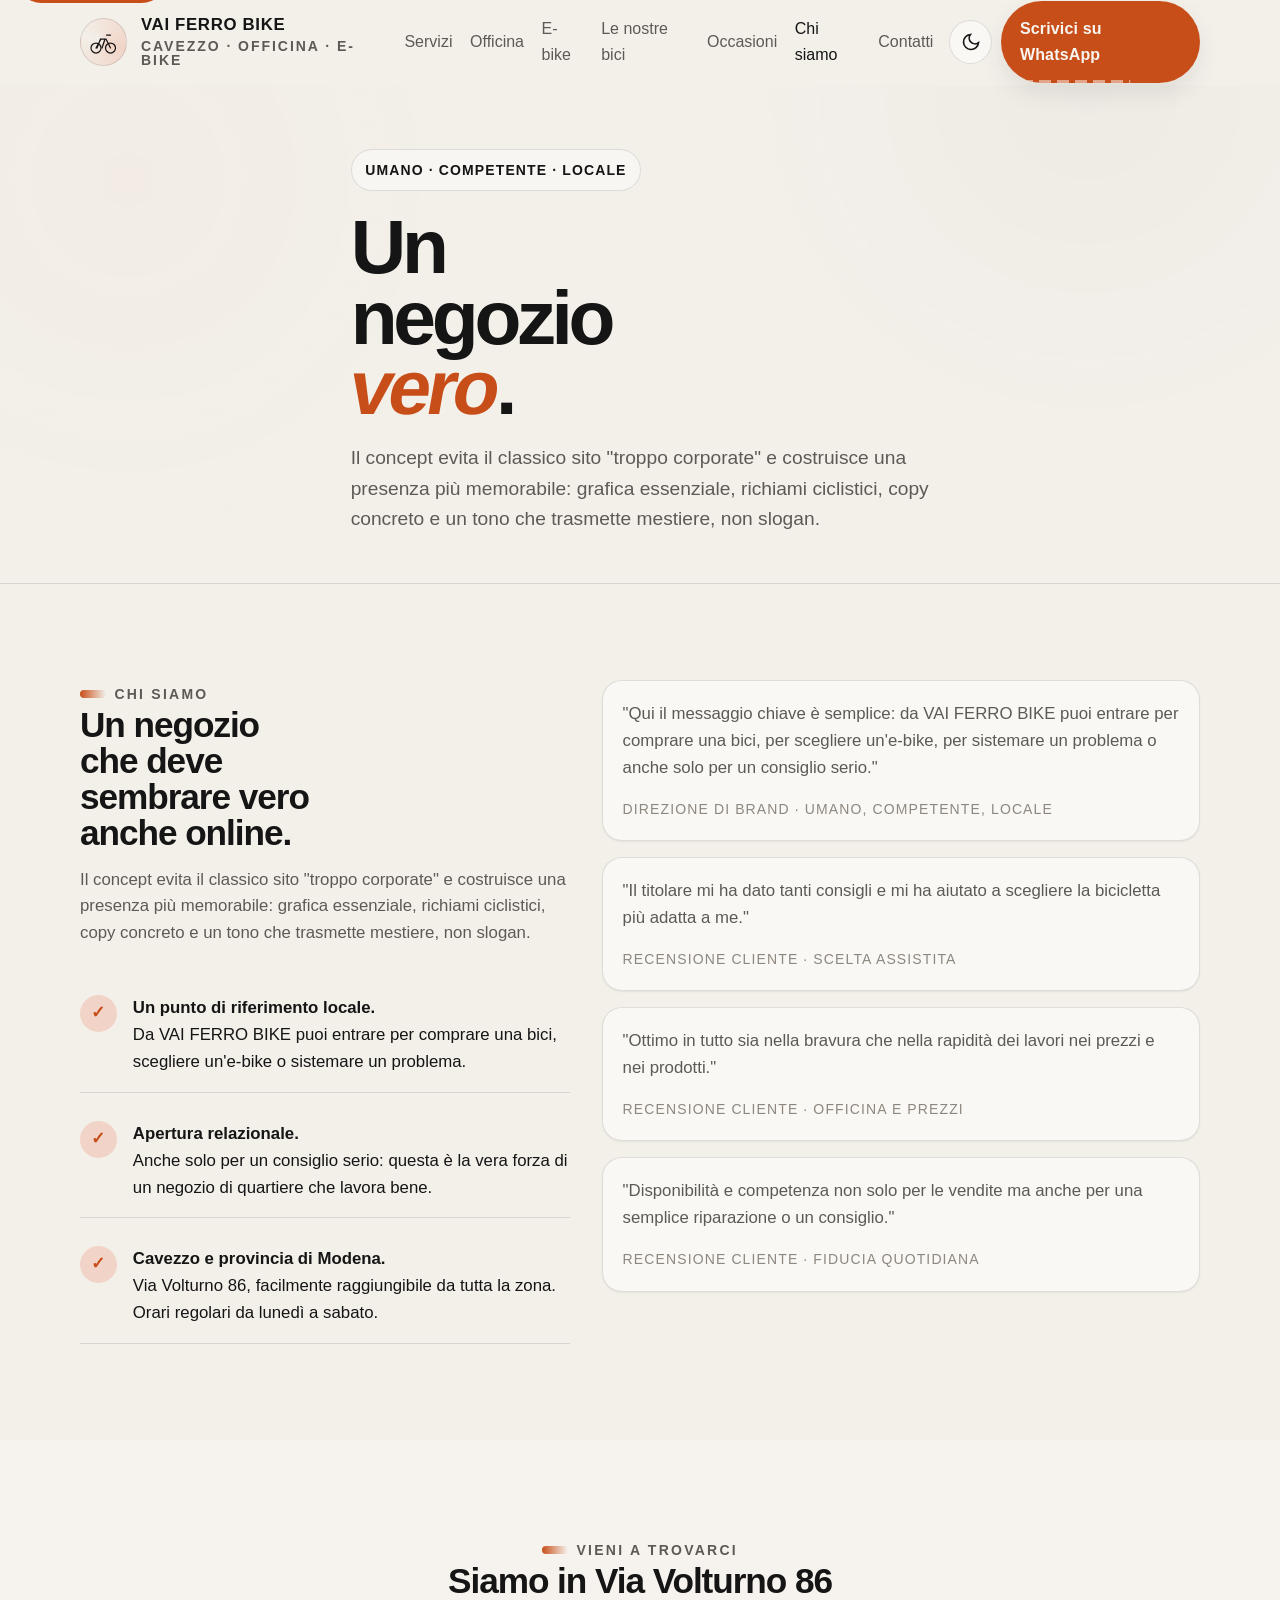
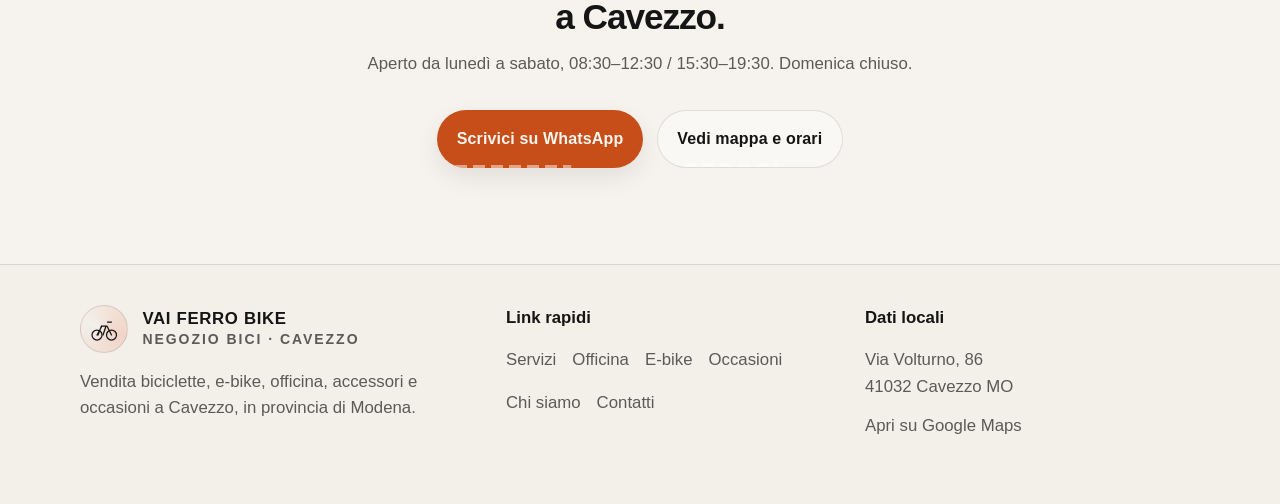
==== commit b6e8bf23: "Add files via upload" ====
--- a/chi-siamo.html
+++ b/chi-siamo.html
@@ -40,6 +40,7 @@
           <a href="servizi.html">Servizi</a>
           <a href="officina.html">Officina</a>
           <a href="ebike.html">E-bike</a>
+          <a href="prodotti.html">Le nostre bici</a>
           <a href="occasioni.html">Occasioni</a>
           <a href="chi-siamo.html">Chi siamo</a>
           <a href="contatti.html">Contatti</a>
@@ -62,6 +63,7 @@
             <a href="servizi.html">Servizi</a>
             <a href="officina.html">Officina</a>
             <a href="ebike.html">E-bike</a>
+            <a href="prodotti.html">Le nostre bici</a>
             <a href="occasioni.html">Usato e occasioni</a>
             <a href="chi-siamo.html">Chi siamo</a>
             <a href="contatti.html">Contatti</a>
--- a/style.css
+++ b/style.css
@@ -614,64 +614,6 @@
     font-size: var(--text-base)
 }
 
-.pedal-meter {
-    display: grid;
-    gap: .7rem;
-    margin-top: 1rem;
-    padding-top: 1rem;
-    border-top: 1px solid rgba(255, 255, 255, .08)
-}
-
-.pedal-meter-head {
-    display: flex;
-    align-items: center;
-    justify-content: space-between;
-    gap: 1rem
-}
-
-.pedal-meter strong {
-    font-size: var(--text-xs);
-    text-transform: uppercase;
-    letter-spacing: .14em;
-    color: currentColor;
-    opacity: 0.68
-}
-
-.pedal-meter-value {
-    font-family: var(--font-display);
-    font-size: 1.4rem;
-    color: currentColor
-}
-
-.meter-track {
-    height: .65rem;
-    background: rgba(255, 255, 255, .12);
-    border-radius: 999px;
-    overflow: hidden;
-    position: relative
-}
-
-.meter-fill {
-    height: 100%;
-    width: 72%;
-    background: linear-gradient(90deg, #ec6d35, #f4b085, #f2ede5);
-    border-radius: 999px;
-    position: relative
-}
-
-.meter-fill:after {
-    content: "";
-    position: absolute;
-    right: .35rem;
-    top: 50%;
-    width: .85rem;
-    height: .85rem;
-    border-radius: 50%;
-    border: 2px solid rgba(17, 17, 17, .35);
-    background: #fff;
-    transform: translateY(-50%)
-}
-
 .bike-illustration {
     margin-top: auto;
     align-self: end;
@@ -876,6 +818,10 @@
     color: #f2ede5
 }
 
+[data-theme="dark"] .feature-panel.dark {
+    color: #151515;
+}
+
 .feature-panel.light {
     background: var(--color-surface);
     box-shadow: var(--shadow-sm)
@@ -917,6 +863,10 @@
     background: repeating-linear-gradient(90deg, rgba(255, 255, 255, .65) 0 18px, transparent 18px 30px);
     transform: rotate(-12deg);
     opacity: .7
+}
+
+[data-theme="dark"] .feature-panel.dark .road-mark {
+    background: repeating-linear-gradient(90deg, rgba(21, 21, 21, .35) 0 18px, transparent 18px 30px);
 }
 
 .wheel-ghost {
@@ -1101,44 +1051,6 @@
     color: var(--color-primary)
 }
 
-/* TIRE CURSOR */
-.tire-cursor {
-    position: fixed;
-    left: 0;
-    top: 0;
-    width: 18px;
-    height: 18px;
-    border: 2px solid rgba(200, 78, 25, .55);
-    border-radius: 50%;
-    pointer-events: none;
-    transform: translate(-50%, -50%);
-    opacity: 0;
-    z-index: 90;
-    mix-blend-mode: multiply;
-    transition: opacity .2s ease, transform .08s linear
-}
-
-.tire-cursor:before,
-.tire-cursor:after {
-    content: "";
-    position: absolute;
-    inset: 3px;
-    border-radius: 50%;
-    border: 1px dashed rgba(31, 42, 42, .35)
-}
-
-.tire-cursor:after {
-    inset: 7px;
-    border-style: solid;
-    border-width: 1px;
-    border-color: rgba(200, 78, 25, .35)
-}
-
-[data-theme="dark"] .tire-cursor {
-    mix-blend-mode: screen;
-    border-color: rgba(236, 109, 53, .55)
-}
-
 /* FAQ */
 .faq-list {
     display: grid;
@@ -1443,4 +1355,627 @@
     * {
         transition: none !important
     }
+}
+
+/* ═══════════════════════════════════════════
+   PAGINA PRODOTTI
+   ═══════════════════════════════════════════ */
+
+/* FILTER BAR */
+.filter-bar {
+    padding-block: var(--space-6);
+    border-bottom: 1px solid var(--color-border);
+    display: flex;
+    flex-wrap: wrap;
+    align-items: center;
+    gap: var(--space-3)
+}
+
+.filter-bar-label {
+    font-size: var(--text-xs);
+    font-weight: 700;
+    letter-spacing: .1em;
+    text-transform: uppercase;
+    color: var(--color-text-faint);
+    margin-right: .25rem
+}
+
+.filter-pills {
+    display: flex;
+    flex-wrap: wrap;
+    gap: .5rem;
+    flex: 1
+}
+
+.filter-pill {
+    display: inline-flex;
+    align-items: center;
+    gap: .45rem;
+    padding: .5rem 1rem;
+    border-radius: var(--radius-full);
+    border: 1px solid var(--color-border);
+    background: var(--color-surface);
+    font-size: var(--text-xs);
+    font-weight: 700;
+    letter-spacing: .04em;
+    color: var(--color-text-muted);
+    cursor: pointer;
+    transition: all 180ms cubic-bezier(.16,1,.3,1)
+}
+
+.filter-pill:hover {
+    background: var(--color-surface-offset);
+    color: var(--color-text);
+    transform: translateY(-1px)
+}
+
+.filter-pill.active {
+    background: var(--color-primary);
+    color: #fff;
+    border-color: var(--color-primary);
+    box-shadow: 0 4px 14px rgba(200,78,25,.28)
+}
+
+[data-theme="dark"] .filter-pill.active {
+    box-shadow: 0 4px 14px rgba(236,109,53,.35)
+}
+
+.filter-pill .pill-count {
+    display: inline-flex;
+    align-items: center;
+    justify-content: center;
+    min-width: 1.3rem;
+    height: 1.3rem;
+    padding: 0 .3rem;
+    border-radius: var(--radius-full);
+    background: rgba(0,0,0,.12);
+    font-size: .65rem;
+    font-weight: 800
+}
+
+.filter-pill.active .pill-count {
+    background: rgba(255,255,255,.22)
+}
+
+.filter-sort {
+    display: flex;
+    align-items: center;
+    gap: .5rem;
+    margin-left: auto
+}
+
+.sort-select {
+    padding: .5rem .9rem;
+    border-radius: var(--radius-full);
+    border: 1px solid var(--color-border);
+    background: var(--color-surface);
+    font-size: var(--text-xs);
+    font-weight: 600;
+    color: var(--color-text-muted);
+    cursor: pointer;
+    appearance: none;
+    padding-right: 2rem;
+    background-image: url("data:image/svg+xml,%3Csvg xmlns='http://www.w3.org/2000/svg' width='12' height='8' viewBox='0 0 12 8'%3E%3Cpath d='M1 1l5 5 5-5' stroke='%238d877f' stroke-width='1.5' fill='none' stroke-linecap='round'/%3E%3C/svg%3E");
+    background-repeat: no-repeat;
+    background-position: right .8rem center
+}
+
+.sort-select:focus {
+    outline: 2px solid var(--color-primary);
+    outline-offset: 2px
+}
+
+/* PRODUCT COUNT */
+.product-count {
+    font-size: var(--text-xs);
+    color: var(--color-text-faint);
+    font-weight: 600;
+    letter-spacing: .04em;
+    padding-block: var(--space-4)
+}
+
+.product-count strong {
+    color: var(--color-text)
+}
+
+/* PRODUCT GRID */
+.product-grid {
+    display: grid;
+    gap: var(--space-5);
+    grid-template-columns: 1fr;
+    padding-bottom: var(--space-12)
+}
+
+/* PRODUCT CARD */
+.product-card {
+    position: relative;
+    background: var(--color-surface);
+    border: 1px solid var(--color-border);
+    border-radius: 1.5rem;
+    overflow: hidden;
+    box-shadow: var(--shadow-sm);
+    transition: transform .3s cubic-bezier(.16,1,.3,1), box-shadow .3s ease;
+    cursor: pointer;
+    display: flex;
+    flex-direction: column
+}
+
+.product-card:hover {
+    transform: translateY(-5px);
+    box-shadow: var(--shadow-md)
+}
+
+.product-card:focus-visible {
+    outline: 2px solid var(--color-primary);
+    outline-offset: 3px
+}
+
+.product-card__visual {
+    position: relative;
+    aspect-ratio: 4/3;
+    background: var(--color-surface-2);
+    display: flex;
+    align-items: center;
+    justify-content: center;
+    overflow: hidden
+}
+
+.product-card__visual img {
+    width: 100%;
+    height: 100%;
+    object-fit: cover;
+    transition: transform .5s cubic-bezier(.16,1,.3,1)
+}
+
+.product-card:hover .product-card__visual img {
+    transform: scale(1.04)
+}
+
+.product-card__visual-fallback {
+    width: 100%;
+    height: 100%;
+    display: flex;
+    align-items: center;
+    justify-content: center;
+    background: linear-gradient(135deg, var(--color-surface-offset), var(--color-surface-2))
+}
+
+.product-card__visual-fallback svg {
+    width: 44%;
+    max-width: 120px;
+    opacity: .22
+}
+
+.product-card__badge {
+    position: absolute;
+    top: .9rem;
+    left: .9rem;
+    padding: .35rem .75rem;
+    border-radius: var(--radius-full);
+    font-size: .68rem;
+    font-weight: 800;
+    letter-spacing: .07em;
+    text-transform: uppercase;
+    background: var(--color-primary);
+    color: #fff;
+    box-shadow: 0 2px 8px rgba(0,0,0,.18)
+}
+
+.product-card__featured {
+    position: absolute;
+    top: .9rem;
+    right: .9rem;
+    width: 2rem;
+    height: 2rem;
+    border-radius: 50%;
+    background: var(--color-secondary);
+    display: grid;
+    place-items: center;
+    box-shadow: 0 2px 8px rgba(0,0,0,.18)
+}
+
+[data-theme="dark"] .product-card__featured {
+    background: rgba(255,255,255,.12)
+}
+
+.product-card__featured svg {
+    width: 1rem;
+    height: 1rem;
+    color: #f3d27c
+}
+
+.product-card__body {
+    padding: var(--space-5);
+    display: flex;
+    flex-direction: column;
+    gap: var(--space-3);
+    flex: 1
+}
+
+.product-card__name {
+    font-family: var(--font-display);
+    font-size: 1.15rem;
+    line-height: 1.1;
+    letter-spacing: -.02em
+}
+
+.product-card__brand {
+    font-size: var(--text-xs);
+    text-transform: uppercase;
+    letter-spacing: .1em;
+    color: var(--color-text-faint);
+    font-weight: 700
+}
+
+.product-card__desc {
+    font-size: var(--text-sm);
+    color: var(--color-text-muted);
+    line-height: 1.5;
+    display: -webkit-box;
+    -webkit-line-clamp: 2;
+    -webkit-box-orient: vertical;
+    overflow: hidden
+}
+
+.product-card__footer {
+    display: flex;
+    align-items: center;
+    justify-content: space-between;
+    margin-top: auto;
+    padding-top: var(--space-3);
+    border-top: 1px solid var(--color-border)
+}
+
+.product-card__price {
+    font-family: var(--font-display);
+    font-size: 1.05rem;
+    font-weight: 800;
+    color: var(--color-text)
+}
+
+.product-card__cta {
+    display: inline-flex;
+    align-items: center;
+    gap: .4rem;
+    padding: .55rem 1.05rem;
+    border-radius: var(--radius-full);
+    background: var(--color-primary);
+    color: #fff;
+    font-size: var(--text-xs);
+    font-weight: 700;
+    letter-spacing: .02em;
+    transition: background 180ms ease, transform 180ms ease;
+    text-decoration: none
+}
+
+.product-card__cta:hover {
+    background: var(--color-primary-hover);
+    transform: translateY(-1px)
+}
+
+.product-card__cta svg {
+    width: .85rem;
+    height: .85rem;
+    flex-shrink: 0
+}
+
+/* SKELETON */
+.skeleton-grid {
+    display: grid;
+    gap: var(--space-5);
+    grid-template-columns: 1fr;
+    padding-bottom: var(--space-12)
+}
+
+.skeleton-card {
+    background: var(--color-surface);
+    border: 1px solid var(--color-border);
+    border-radius: 1.5rem;
+    overflow: hidden
+}
+
+.skeleton-card__visual {
+    aspect-ratio: 4/3;
+    background: var(--color-surface-2)
+}
+
+.skeleton-card__body {
+    padding: var(--space-5);
+    display: grid;
+    gap: var(--space-3)
+}
+
+.skeleton-line {
+    height: .9rem;
+    border-radius: var(--radius-full);
+    background: linear-gradient(90deg, var(--color-surface-2) 25%, var(--color-surface-offset) 50%, var(--color-surface-2) 75%);
+    background-size: 200% 100%;
+    animation: shimmer 1.4s infinite
+}
+
+.skeleton-line.short { width: 40% }
+.skeleton-line.medium { width: 70% }
+.skeleton-line.long { width: 90% }
+.skeleton-line.wide { width: 100% }
+.skeleton-line.title { height: 1.3rem; width: 80% }
+
+@keyframes shimmer {
+    to { background-position: -200% 0 }
+}
+
+/* EMPTY / ERROR STATE */
+.products-empty {
+    grid-column: 1 / -1;
+    text-align: center;
+    padding: var(--space-16) var(--space-8);
+    display: grid;
+    gap: var(--space-4);
+    justify-items: center
+}
+
+.products-empty__icon {
+    width: 4rem;
+    height: 4rem;
+    border-radius: 50%;
+    background: var(--color-surface-2);
+    border: 1px solid var(--color-border);
+    display: grid;
+    place-items: center
+}
+
+.products-empty__icon svg {
+    width: 1.6rem;
+    height: 1.6rem;
+    color: var(--color-text-faint)
+}
+
+.products-empty h3 {
+    font-size: var(--text-lg);
+    font-family: var(--font-display)
+}
+
+.products-empty p {
+    color: var(--color-text-muted);
+    max-width: 40ch
+}
+
+/* MODAL */
+.product-modal {
+    position: fixed;
+    inset: 0;
+    z-index: 200;
+    display: flex;
+    align-items: flex-end;
+    opacity: 0;
+    pointer-events: none;
+    transition: opacity .25s ease
+}
+
+.product-modal.open {
+    opacity: 1;
+    pointer-events: all
+}
+
+.product-modal__backdrop {
+    position: absolute;
+    inset: 0;
+    background: rgba(0,0,0,.52);
+    backdrop-filter: blur(4px)
+}
+
+.product-modal__sheet {
+    position: relative;
+    z-index: 1;
+    width: 100%;
+    max-height: 94dvh;
+    background: var(--color-surface);
+    border-radius: 1.75rem 1.75rem 0 0;
+    overflow-y: auto;
+    overscroll-behavior: contain;
+    transform: translateY(30px);
+    transition: transform .35s cubic-bezier(.16,1,.3,1)
+}
+
+.product-modal.open .product-modal__sheet {
+    transform: translateY(0)
+}
+
+.product-modal__handle {
+    width: 3rem;
+    height: .3rem;
+    border-radius: var(--radius-full);
+    background: var(--color-border);
+    margin: .9rem auto .5rem
+}
+
+.product-modal__visual {
+    aspect-ratio: 16/9;
+    background: var(--color-surface-2);
+    display: flex;
+    align-items: center;
+    justify-content: center;
+    overflow: hidden
+}
+
+.product-modal__visual img {
+    width: 100%;
+    height: 100%;
+    object-fit: cover
+}
+
+.product-modal__visual-fallback {
+    width: 100%;
+    height: 100%;
+    display: flex;
+    align-items: center;
+    justify-content: center;
+    background: linear-gradient(135deg, var(--color-surface-offset), var(--color-surface-2))
+}
+
+.product-modal__visual-fallback svg {
+    width: 30%;
+    max-width: 140px;
+    opacity: .18
+}
+
+.product-modal__content {
+    padding: var(--space-6)
+}
+
+.product-modal__meta {
+    display: flex;
+    align-items: center;
+    gap: .6rem;
+    flex-wrap: wrap;
+    margin-bottom: var(--space-4)
+}
+
+.product-modal__title {
+    font-family: var(--font-display);
+    font-size: clamp(1.6rem, 4vw, 2.2rem);
+    line-height: 1.05;
+    letter-spacing: -.03em;
+    margin-bottom: var(--space-3)
+}
+
+.product-modal__price {
+    font-family: var(--font-display);
+    font-size: 1.4rem;
+    font-weight: 800;
+    color: var(--color-primary);
+    margin-bottom: var(--space-5)
+}
+
+.product-modal__desc {
+    color: var(--color-text-muted);
+    line-height: 1.7;
+    margin-bottom: var(--space-5)
+}
+
+.product-modal__features {
+    display: grid;
+    gap: var(--space-2);
+    margin-bottom: var(--space-6)
+}
+
+.product-modal__features h4 {
+    font-size: var(--text-xs);
+    text-transform: uppercase;
+    letter-spacing: .12em;
+    color: var(--color-text-faint);
+    font-weight: 700;
+    margin-bottom: var(--space-3)
+}
+
+.feature-tag {
+    display: inline-flex;
+    align-items: center;
+    gap: .4rem;
+    padding: .4rem .8rem;
+    border-radius: var(--radius-full);
+    border: 1px solid var(--color-border);
+    background: var(--color-surface-2);
+    font-size: var(--text-xs);
+    font-weight: 600
+}
+
+.feature-tag svg {
+    width: .8rem;
+    height: .8rem;
+    color: var(--color-primary);
+    flex-shrink: 0
+}
+
+.feature-tags-list {
+    display: flex;
+    flex-wrap: wrap;
+    gap: .5rem
+}
+
+.product-modal__note {
+    padding: var(--space-4);
+    border-radius: var(--radius-md);
+    background: var(--color-primary-highlight);
+    border: 1px solid rgba(200,78,25,.15);
+    font-size: var(--text-sm);
+    color: var(--color-text-muted);
+    margin-bottom: var(--space-6)
+}
+
+[data-theme="dark"] .product-modal__note {
+    border-color: rgba(236,109,53,.2)
+}
+
+.product-modal__actions {
+    display: flex;
+    flex-direction: column;
+    gap: var(--space-3);
+    padding-bottom: var(--space-4)
+}
+
+.product-modal__close {
+    position: absolute;
+    top: var(--space-4);
+    right: var(--space-4);
+    width: 2.5rem;
+    height: 2.5rem;
+    border-radius: 50%;
+    background: var(--color-surface-2);
+    border: 1px solid var(--color-border);
+    display: grid;
+    place-items: center;
+    cursor: pointer;
+    transition: background 180ms ease
+}
+
+.product-modal__close:hover {
+    background: var(--color-surface-offset)
+}
+
+.product-modal__close svg {
+    width: 1rem;
+    height: 1rem
+}
+
+/* RESPONSIVE — PRODUCTS */
+@media (min-width: 560px) {
+    .product-grid,
+    .skeleton-grid {
+        grid-template-columns: repeat(2, 1fr)
+    }
+}
+
+@media (min-width: 980px) {
+    .product-grid,
+    .skeleton-grid {
+        grid-template-columns: repeat(3, 1fr)
+    }
+
+    .product-modal {
+        align-items: center;
+        padding: var(--space-8)
+    }
+
+    .product-modal__sheet {
+        max-width: 640px;
+        margin: auto;
+        border-radius: 1.75rem;
+        max-height: 90dvh;
+        transform: translateY(20px) scale(.97)
+    }
+
+    .product-modal.open .product-modal__sheet {
+        transform: translateY(0) scale(1)
+    }
+}
+
+@media (prefers-reduced-motion: reduce) {
+    .skeleton-line {
+        animation: none
+    }
+
+    .product-modal__sheet,
+    .product-modal.open .product-modal__sheet {
+        transform: none !important
+    }
 }
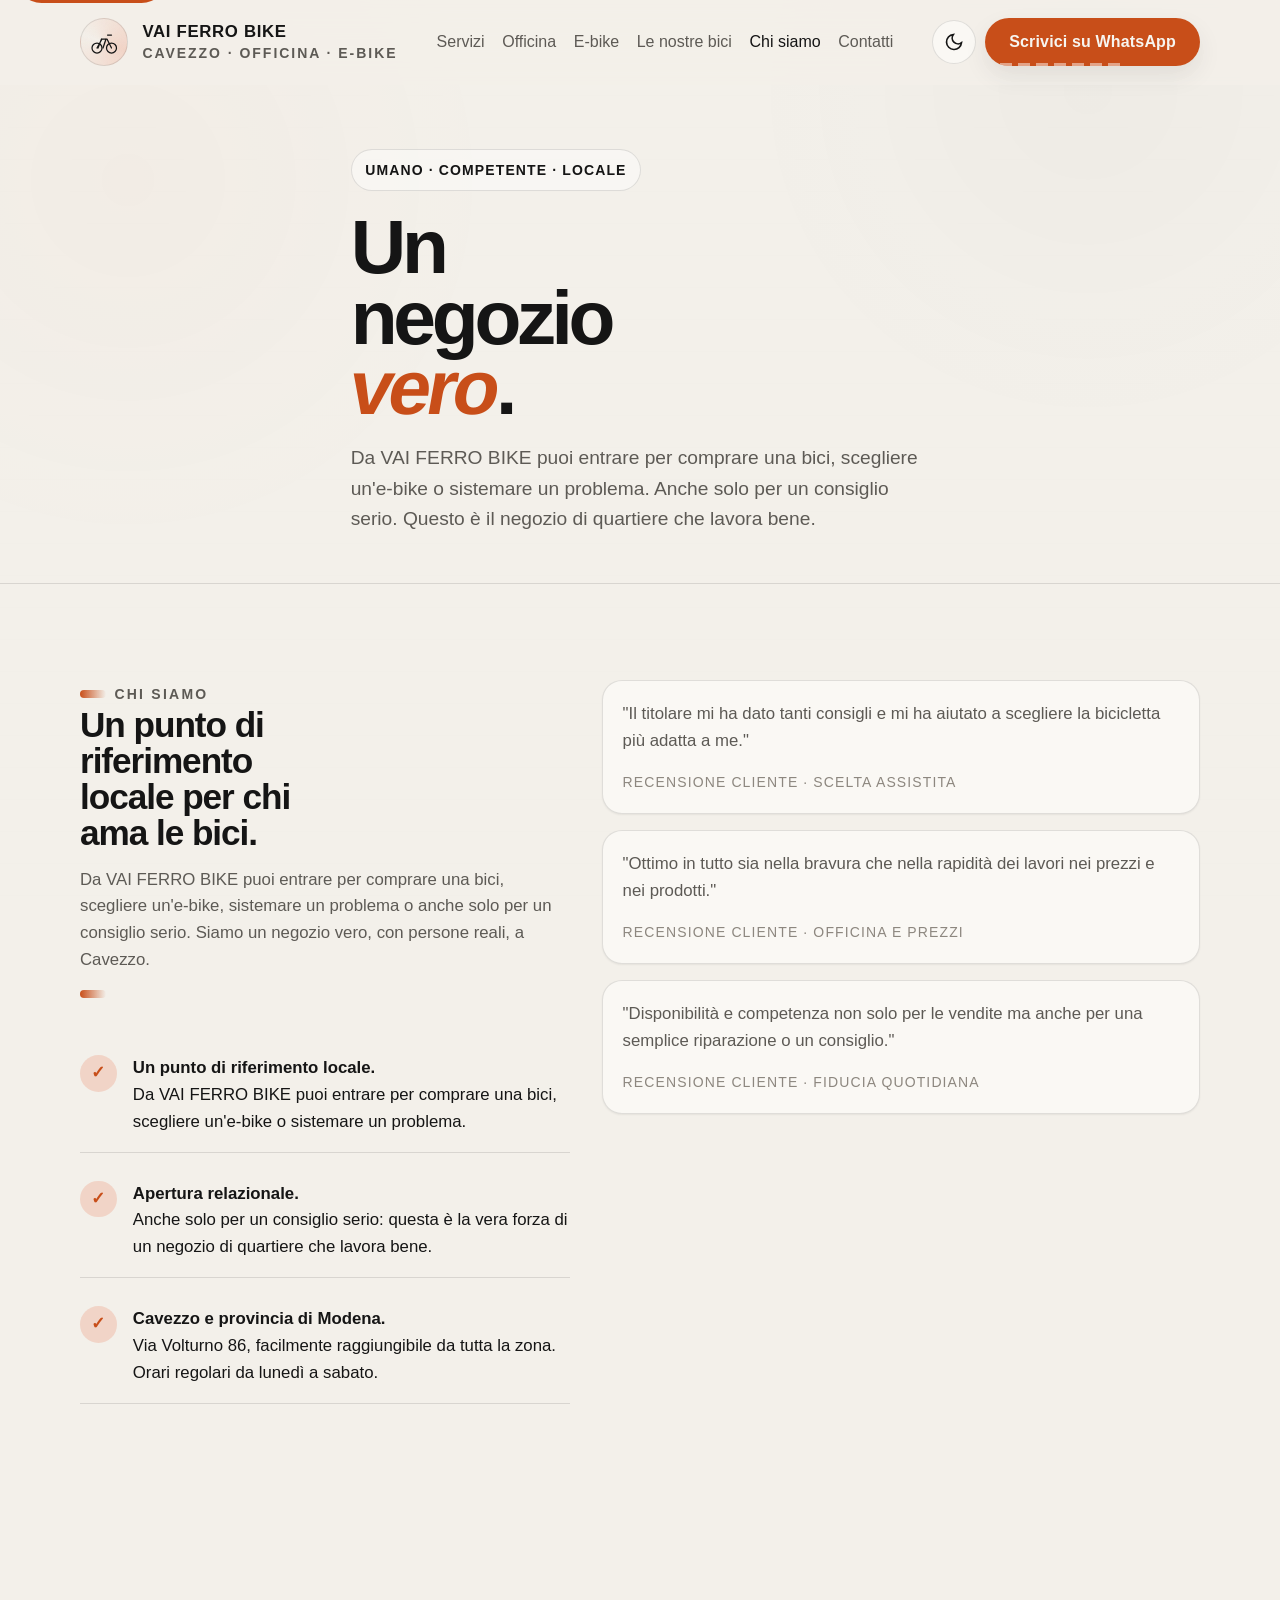
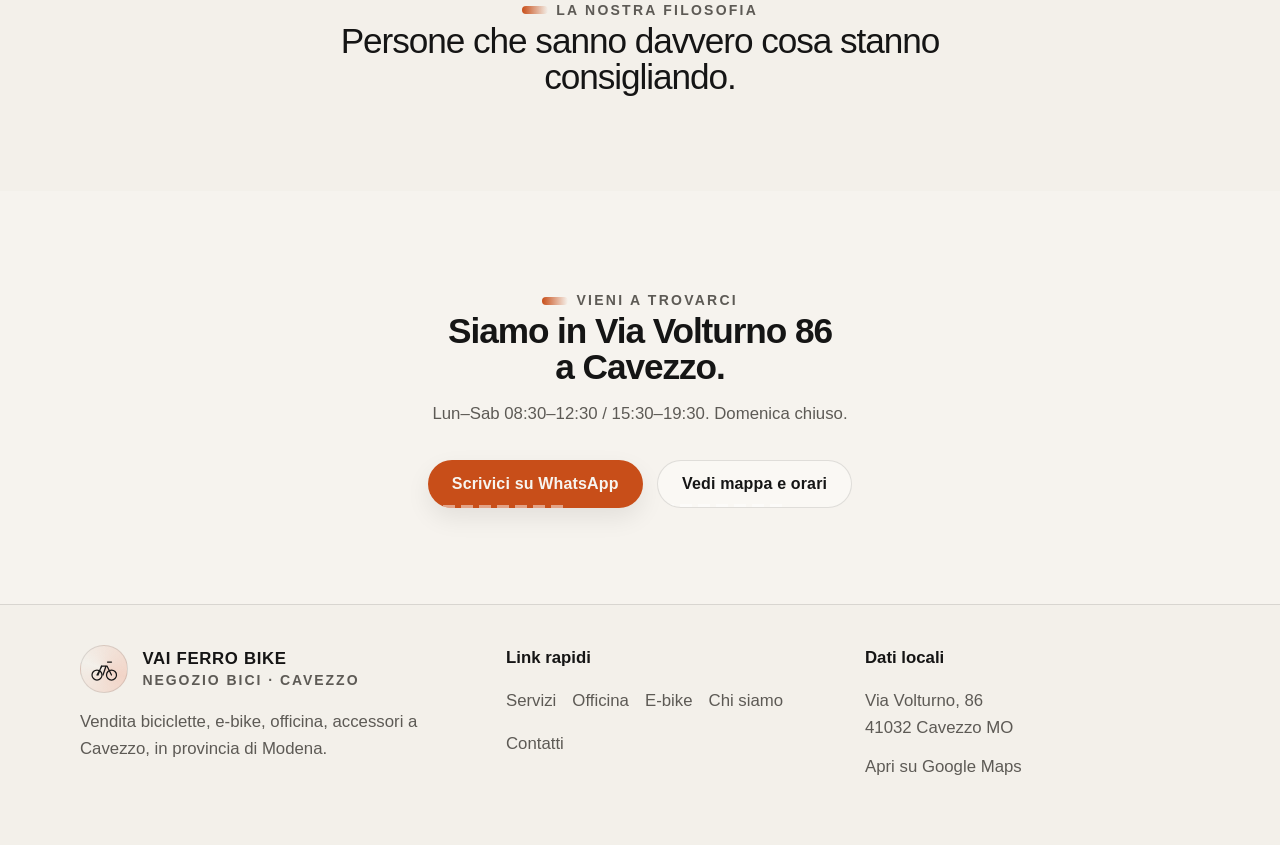
==== commit 94fc0073: "Add files via upload" ====
--- a/chi-siamo.html
+++ b/chi-siamo.html
@@ -41,7 +41,6 @@
           <a href="officina.html">Officina</a>
           <a href="ebike.html">E-bike</a>
           <a href="prodotti.html">Le nostre bici</a>
-          <a href="occasioni.html">Occasioni</a>
           <a href="chi-siamo.html">Chi siamo</a>
           <a href="contatti.html">Contatti</a>
         </nav>
@@ -64,7 +63,6 @@
             <a href="officina.html">Officina</a>
             <a href="ebike.html">E-bike</a>
             <a href="prodotti.html">Le nostre bici</a>
-            <a href="occasioni.html">Usato e occasioni</a>
             <a href="chi-siamo.html">Chi siamo</a>
             <a href="contatti.html">Contatti</a>
           </nav>
@@ -78,11 +76,10 @@
           <div class="page-hero-kicker">
             <span class="chip">Umano · competente · locale</span>
           </div>
-          <h1 class="hero-title" style="font-size:clamp(2.4rem,6vw,5rem);">Un negozio <span class="accent">vero</span>.
-          </h1>
-          <p class="hero-lead">Il concept evita il classico sito "troppo corporate" e costruisce una presenza più
-            memorabile: grafica essenziale, richiami ciclistici, copy concreto e un tono che trasmette mestiere, non
-            slogan.</p>
+          <h1 class="hero-title" style="font-size:clamp(2.4rem,6vw,5rem);" id="cs-titolo-hero">Un negozio <span class="accent">vero</span>.</h1>
+          <p class="hero-lead" id="cs-sottotitolo">Da VAI FERRO BIKE puoi entrare per comprare una bici, scegliere un'e-bike
+            o sistemare un problema. Anche solo per un consiglio serio.
+            Questo è il negozio di quartiere che lavora bene.</p>
         </div>
       </section>
 
@@ -90,23 +87,27 @@
         <div class="container why-layout">
           <div class="reveal">
             <span class="eyebrow">Chi siamo</span>
-            <h2 class="section-title">Un negozio che deve sembrare vero anche online.</h2>
-            <p class="section-copy">Il concept evita il classico sito "troppo corporate" e costruisce una presenza più
-              memorabile: grafica essenziale, richiami ciclistici, copy concreto e un tono che trasmette mestiere, non
-              slogan.</p>
-            <div class="why-list" style="margin-top:2rem">
+            <h2 class="section-title">Un punto di riferimento locale per chi ama le bici.</h2>
+            <p class="section-copy" id="cs-testo-chi-siamo">
+              Da VAI FERRO BIKE puoi entrare per comprare una bici, scegliere un'e-bike,
+              sistemare un problema o anche solo per un consiglio serio. Siamo un negozio
+              vero, con persone reali, a Cavezzo.
+            </p>
+            <!-- Anno fondazione (se configurato nel foglio) -->
+            <p id="cs-anno-fondazione" class="eyebrow" style="margin-top:var(--space-4)"></p>
+
+            <!-- Valori: aggiornabili dal foglio -->
+            <div class="why-list" id="cs-valori-list" style="margin-top:2rem">
               <div class="why-item">
                 <div class="why-badge">✓</div>
                 <div><strong>Un punto di riferimento locale.</strong>
-                  <p>Da VAI FERRO BIKE puoi entrare per comprare una bici, scegliere un'e-bike o sistemare un problema.
-                  </p>
+                  <p>Da VAI FERRO BIKE puoi entrare per comprare una bici, scegliere un'e-bike o sistemare un problema.</p>
                 </div>
               </div>
               <div class="why-item">
                 <div class="why-badge">✓</div>
                 <div><strong>Apertura relazionale.</strong>
-                  <p>Anche solo per un consiglio serio: questa è la vera forza di un negozio di quartiere che lavora
-                    bene.</p>
+                  <p>Anche solo per un consiglio serio: questa è la vera forza di un negozio di quartiere che lavora bene.</p>
                 </div>
               </div>
               <div class="why-item">
@@ -118,16 +119,16 @@
             </div>
           </div>
 
+          <!-- Foto negozio (se configurata nel foglio) -->
           <div class="reveal">
-            <div class="review-card" style="margin-bottom:1rem">
-              <p>"Qui il messaggio chiave è semplice: da VAI FERRO BIKE puoi entrare per comprare una bici, per
-                scegliere un'e-bike, per sistemare un problema o anche solo per un consiglio serio."</p>
-              <footer>Direzione di brand · umano, competente, locale</footer>
-            </div>
-            <div class="review-wall">
+            <div id="cs-foto-negozio"
+              style="display:none;aspect-ratio:4/3;border-radius:var(--radius-lg);overflow:hidden;background:var(--color-surface-2)">
+            </div>
+
+            <!-- Reviews come fallback quando non c'è foto -->
+            <div class="review-wall" id="cs-reviews-fallback">
               <article class="review-card">
-                <p>"Il titolare mi ha dato tanti consigli e mi ha aiutato a scegliere la bicicletta più adatta a me."
-                </p>
+                <p>"Il titolare mi ha dato tanti consigli e mi ha aiutato a scegliere la bicicletta più adatta a me."</p>
                 <footer>Recensione cliente · scelta assistita</footer>
               </article>
               <article class="review-card">
@@ -135,22 +136,58 @@
                 <footer>Recensione cliente · officina e prezzi</footer>
               </article>
               <article class="review-card">
-                <p>"Disponibilità e competenza non solo per le vendite ma anche per una semplice riparazione o un
-                  consiglio."</p>
+                <p>"Disponibilità e competenza non solo per le vendite ma anche per una semplice riparazione o un consiglio."</p>
                 <footer>Recensione cliente · fiducia quotidiana</footer>
               </article>
             </div>
           </div>
+        </div>
+      </section>
+
+      <!-- SEZIONE TITOLARE (nascosta finché non configurata nel foglio) -->
+      <section id="cs-titolare" class="section" style="background:var(--color-surface-2)" hidden>
+        <div class="container">
+          <div class="why-layout">
+            <div class="reveal" style="display:flex;flex-direction:column;gap:var(--space-4)">
+              <!-- Foto titolare -->
+              <div id="cs-foto-titolare"
+                style="display:none;width:180px;height:180px;border-radius:var(--radius-full);overflow:hidden;background:var(--color-surface-dynamic)">
+              </div>
+              <div>
+                <h2 class="section-title" id="cs-nome-titolare" style="margin-bottom:.25rem"></h2>
+                <p class="eyebrow" id="cs-ruolo-titolare"></p>
+                <p class="section-copy" id="cs-bio-titolare" style="margin-top:var(--space-4)"></p>
+              </div>
+            </div>
+            <!-- Foto officina -->
+            <div class="reveal">
+              <div id="cs-foto-officina"
+                style="display:none;aspect-ratio:4/3;border-radius:var(--radius-lg);overflow:hidden;background:var(--color-surface-2)">
+              </div>
+            </div>
+          </div>
+        </div>
+      </section>
+
+      <!-- MISSIONE -->
+      <section class="section">
+        <div class="container" style="text-align:center">
+          <span class="eyebrow reveal">La nostra filosofia</span>
+          <p class="section-title reveal" id="cs-testo-missione"
+            style="margin-inline:auto;max-width:32ch;text-align:center">
+            Persone che sanno davvero cosa stanno consigliando.
+          </p>
         </div>
       </section>
 
       <section class="section" style="background:var(--color-surface-2)">
         <div class="container" style="text-align:center">
           <span class="eyebrow reveal">Vieni a trovarci</span>
-          <h2 class="section-title reveal" style="margin-inline:auto;max-width:20ch">Siamo in Via Volturno 86 a Cavezzo.
-          </h2>
-          <p class="section-copy reveal" style="margin-inline:auto;text-align:center">Aperto da lunedì a sabato,
-            08:30–12:30 / 15:30–19:30. Domenica chiuso.</p>
+          <h2 class="section-title reveal" style="margin-inline:auto;max-width:20ch">Siamo in Via Volturno 86 a Cavezzo.</h2>
+          <p class="section-copy reveal" style="margin-inline:auto;text-align:center">
+            <span data-vaifb="Orari">Aperto da lunedì a sabato, 08:30–12:30 / 15:30–19:30</span>.
+            <span data-vaifb="Orari_Domenica">Domenica chiuso</span>.
+          </p>
           <div class="btn-row reveal" style="justify-content:center;margin-top:2rem">
             <a class="btn btn-primary"
               href="https://wa.me/393000000000?text=Ciao%20VAI%20FERRO%20BIKE%2C%20vorrei%20avere%20informazioni."
@@ -176,7 +213,7 @@
             </span>
             <span class="brand-name"><strong>VAI FERRO BIKE</strong><span>Negozio bici · Cavezzo</span></span>
           </div>
-          <p>Vendita biciclette, e-bike, officina, accessori e occasioni a Cavezzo, in provincia di Modena.</p>
+          <p>Vendita biciclette, e-bike, officina, accessori a Cavezzo, in provincia di Modena.</p>
         </div>
         <div>
           <strong>Link rapidi</strong>
@@ -184,7 +221,6 @@
             <a href="servizi.html">Servizi</a>
             <a href="officina.html">Officina</a>
             <a href="ebike.html">E-bike</a>
-            <a href="occasioni.html">Occasioni</a>
             <a href="chi-siamo.html">Chi siamo</a>
             <a href="contatti.html">Contatti</a>
           </div>
@@ -205,7 +241,9 @@
         target="_blank" rel="noopener noreferrer">WhatsApp</a>
     </div>
   </div>
+  <script src="impostazioni.js"></script>
   <script src="main.js"></script>
+  <script src="chi-siamo.js"></script>
 </body>
 
 </html>
--- a/style.css
+++ b/style.css
@@ -413,7 +413,8 @@
     justify-content: center;
     gap: .7rem;
     min-height: 48px;
-    padding: .95rem 1.2rem;
+    padding: 0 1.5rem;
+    line-height: 1;
     border-radius: var(--radius-full);
     font-size: var(--text-sm);
     font-weight: 700;
@@ -1400,7 +1401,7 @@
     letter-spacing: .04em;
     color: var(--color-text-muted);
     cursor: pointer;
-    transition: all 180ms cubic-bezier(.16,1,.3,1)
+    transition: all 180ms cubic-bezier(.16, 1, .3, 1)
 }
 
 .filter-pill:hover {
@@ -1413,11 +1414,11 @@
     background: var(--color-primary);
     color: #fff;
     border-color: var(--color-primary);
-    box-shadow: 0 4px 14px rgba(200,78,25,.28)
+    box-shadow: 0 4px 14px rgba(200, 78, 25, .28)
 }
 
 [data-theme="dark"] .filter-pill.active {
-    box-shadow: 0 4px 14px rgba(236,109,53,.35)
+    box-shadow: 0 4px 14px rgba(236, 109, 53, .35)
 }
 
 .filter-pill .pill-count {
@@ -1428,13 +1429,13 @@
     height: 1.3rem;
     padding: 0 .3rem;
     border-radius: var(--radius-full);
-    background: rgba(0,0,0,.12);
+    background: rgba(0, 0, 0, .12);
     font-size: .65rem;
     font-weight: 800
 }
 
 .filter-pill.active .pill-count {
-    background: rgba(255,255,255,.22)
+    background: rgba(255, 255, 255, .22)
 }
 
 .filter-sort {
@@ -1494,7 +1495,7 @@
     border-radius: 1.5rem;
     overflow: hidden;
     box-shadow: var(--shadow-sm);
-    transition: transform .3s cubic-bezier(.16,1,.3,1), box-shadow .3s ease;
+    transition: transform .3s cubic-bezier(.16, 1, .3, 1), box-shadow .3s ease;
     cursor: pointer;
     display: flex;
     flex-direction: column
@@ -1524,7 +1525,7 @@
     width: 100%;
     height: 100%;
     object-fit: cover;
-    transition: transform .5s cubic-bezier(.16,1,.3,1)
+    transition: transform .5s cubic-bezier(.16, 1, .3, 1)
 }
 
 .product-card:hover .product-card__visual img {
@@ -1558,7 +1559,7 @@
     text-transform: uppercase;
     background: var(--color-primary);
     color: #fff;
-    box-shadow: 0 2px 8px rgba(0,0,0,.18)
+    box-shadow: 0 2px 8px rgba(0, 0, 0, .18)
 }
 
 .product-card__featured {
@@ -1571,11 +1572,11 @@
     background: var(--color-secondary);
     display: grid;
     place-items: center;
-    box-shadow: 0 2px 8px rgba(0,0,0,.18)
+    box-shadow: 0 2px 8px rgba(0, 0, 0, .18)
 }
 
 [data-theme="dark"] .product-card__featured {
-    background: rgba(255,255,255,.12)
+    background: rgba(255, 255, 255, .12)
 }
 
 .product-card__featured svg {
@@ -1693,14 +1694,31 @@
     animation: shimmer 1.4s infinite
 }
 
-.skeleton-line.short { width: 40% }
-.skeleton-line.medium { width: 70% }
-.skeleton-line.long { width: 90% }
-.skeleton-line.wide { width: 100% }
-.skeleton-line.title { height: 1.3rem; width: 80% }
+.skeleton-line.short {
+    width: 40%
+}
+
+.skeleton-line.medium {
+    width: 70%
+}
+
+.skeleton-line.long {
+    width: 90%
+}
+
+.skeleton-line.wide {
+    width: 100%
+}
+
+.skeleton-line.title {
+    height: 1.3rem;
+    width: 80%
+}
 
 @keyframes shimmer {
-    to { background-position: -200% 0 }
+    to {
+        background-position: -200% 0
+    }
 }
 
 /* EMPTY / ERROR STATE */
@@ -1759,7 +1777,7 @@
 .product-modal__backdrop {
     position: absolute;
     inset: 0;
-    background: rgba(0,0,0,.52);
+    background: rgba(0, 0, 0, .52);
     backdrop-filter: blur(4px)
 }
 
@@ -1773,7 +1791,7 @@
     overflow-y: auto;
     overscroll-behavior: contain;
     transform: translateY(30px);
-    transition: transform .35s cubic-bezier(.16,1,.3,1)
+    transition: transform .35s cubic-bezier(.16, 1, .3, 1)
 }
 
 .product-modal.open .product-modal__sheet {
@@ -1896,14 +1914,14 @@
     padding: var(--space-4);
     border-radius: var(--radius-md);
     background: var(--color-primary-highlight);
-    border: 1px solid rgba(200,78,25,.15);
+    border: 1px solid rgba(200, 78, 25, .15);
     font-size: var(--text-sm);
     color: var(--color-text-muted);
     margin-bottom: var(--space-6)
 }
 
 [data-theme="dark"] .product-modal__note {
-    border-color: rgba(236,109,53,.2)
+    border-color: rgba(236, 109, 53, .2)
 }
 
 .product-modal__actions {
@@ -1939,6 +1957,7 @@
 
 /* RESPONSIVE — PRODUCTS */
 @media (min-width: 560px) {
+
     .product-grid,
     .skeleton-grid {
         grid-template-columns: repeat(2, 1fr)
@@ -1946,6 +1965,7 @@
 }
 
 @media (min-width: 980px) {
+
     .product-grid,
     .skeleton-grid {
         grid-template-columns: repeat(3, 1fr)
@@ -1978,4 +1998,401 @@
     .product-modal.open .product-modal__sheet {
         transform: none !important
     }
+}
+
+/* ═══════════════════════════════════════════
+   CAROUSEL (galleria foto nel modal)
+   ═══════════════════════════════════════════ */
+
+.carousel {
+    position: relative;
+    width: 100%;
+    height: 100%;
+    overflow: hidden;
+    background: var(--color-surface-2)
+}
+
+.carousel__track {
+    display: flex;
+    height: 100%;
+    transition: transform .38s cubic-bezier(.16, 1, .3, 1)
+}
+
+.carousel__slide {
+    flex: 0 0 100%;
+    height: 100%;
+    overflow: hidden
+}
+
+.carousel__slide img {
+    width: 100%;
+    height: 100%;
+    object-fit: cover;
+    display: block
+}
+
+/* Pulsanti freccia */
+.carousel__btn {
+    position: absolute;
+    top: 50%;
+    transform: translateY(-50%);
+    z-index: 10;
+    width: 2.6rem;
+    height: 2.6rem;
+    border-radius: 50%;
+    background: rgba(255, 255, 255, .92);
+    backdrop-filter: blur(6px);
+    border: none;
+    cursor: pointer;
+    display: grid;
+    place-items: center;
+    box-shadow: 0 2px 12px rgba(0, 0, 0, .2);
+    transition: transform .2s ease, background .15s ease
+}
+
+[data-theme="dark"] .carousel__btn {
+    background: rgba(30, 30, 30, .88)
+}
+
+.carousel__btn:hover {
+    background: #fff;
+    transform: translateY(-50%) scale(1.08)
+}
+
+[data-theme="dark"] .carousel__btn:hover {
+    background: rgba(50, 50, 50, .98)
+}
+
+.carousel__btn svg {
+    width: 1rem;
+    height: 1rem;
+    color: var(--color-text)
+}
+
+.carousel__btn--prev {
+    left: .75rem
+}
+
+.carousel__btn--next {
+    right: .75rem
+}
+
+/* Nascondi frecce se c'è solo 1 foto */
+.carousel[data-count="1"] .carousel__btn,
+.carousel[data-count="1"] .carousel__dots {
+    display: none
+}
+
+/* Dots */
+.carousel__dots {
+    position: absolute;
+    bottom: .8rem;
+    left: 50%;
+    transform: translateX(-50%);
+    display: flex;
+    gap: .4rem;
+    z-index: 10
+}
+
+.carousel__dot {
+    width: .45rem;
+    height: .45rem;
+    border-radius: var(--radius-full);
+    background: rgba(255, 255, 255, .5);
+    border: none;
+    cursor: pointer;
+    padding: 0;
+    transition: width .25s ease, background .2s ease;
+    flex-shrink: 0
+}
+
+.carousel__dot.active {
+    width: 1.5rem;
+    background: #fff
+}
+
+/* Badge "N foto" sulla card prodotto */
+.product-card__photo-count {
+    position: absolute;
+    bottom: .75rem;
+    right: .75rem;
+    display: inline-flex;
+    align-items: center;
+    gap: .3rem;
+    padding: .3rem .6rem;
+    border-radius: var(--radius-full);
+    background: rgba(0, 0, 0, .52);
+    color: #fff;
+    font-size: .68rem;
+    font-weight: 700;
+    letter-spacing: .04em;
+    backdrop-filter: blur(4px)
+}
+
+.product-card__photo-count svg {
+    width: .8rem;
+    height: .8rem;
+    opacity: .85
+}
+
+/* Reduced motion */
+@media (prefers-reduced-motion: reduce) {
+    .carousel__track {
+        transition: none
+    }
+
+    .carousel__dot {
+        transition: none
+    }
+}
+
+/* ═══════════════════════════════════════════════════════════
+   NUOVI STILI v2.0 — Search bar, Taglie, Anno, Usato badge,
+   Info chips, Modal sizes
+   ═══════════════════════════════════════════════════════════ */
+
+/* ─── SEARCH BAR ─────────────────────────────────────────── */
+.search-bar {
+    padding-block: var(--space-5) var(--space-3);
+}
+
+.search-bar__input-wrap {
+    position: relative;
+    display: flex;
+    align-items: center;
+    max-width: 480px;
+}
+
+.search-bar__icon {
+    position: absolute;
+    left: .9rem;
+    width: 1rem;
+    height: 1rem;
+    color: var(--color-text-faint);
+    pointer-events: none;
+    flex-shrink: 0;
+}
+
+.search-bar__input {
+    width: 100%;
+    padding: .65rem .65rem .65rem 2.4rem;
+    border: 1.5px solid var(--color-border);
+    border-radius: var(--radius-full);
+    background: var(--color-surface);
+    color: var(--color-text);
+    font-size: var(--text-sm);
+    font-family: var(--font-body);
+    transition: border-color 180ms ease, box-shadow 180ms ease;
+    outline: none;
+    -webkit-appearance: none;
+}
+
+.search-bar__input:focus {
+    border-color: var(--color-primary);
+    box-shadow: 0 0 0 3px rgba(200, 78, 25, 0.12);
+}
+
+.search-bar__input::placeholder {
+    color: var(--color-text-faint);
+}
+
+/* Nasconde la X nativa di Chrome/Safari sul tipo search */
+.search-bar__input::-webkit-search-cancel-button { display: none; }
+
+.search-bar__clear {
+    position: absolute;
+    right: .65rem;
+    display: flex;
+    align-items: center;
+    justify-content: center;
+    width: 1.4rem;
+    height: 1.4rem;
+    border: none;
+    background: var(--color-surface-offset);
+    border-radius: var(--radius-full);
+    cursor: pointer;
+    padding: 0;
+    color: var(--color-text-muted);
+    transition: background 150ms ease;
+}
+
+.search-bar__clear:hover { background: var(--color-surface-dynamic); }
+
+.search-bar__clear svg {
+    width: .7rem;
+    height: .7rem;
+}
+
+/* ─── SIZE CHIPS (CARD) ──────────────────────────────────── */
+.product-card__sizes {
+    display: flex;
+    flex-wrap: wrap;
+    gap: .25rem;
+    margin-bottom: .5rem;
+}
+
+.size-chip {
+    display: inline-flex;
+    align-items: center;
+    padding: .15rem .45rem;
+    border-radius: var(--radius-sm);
+    border: 1px solid var(--color-border);
+    font-size: 0.68rem;
+    font-weight: 700;
+    letter-spacing: .03em;
+    color: var(--color-text-muted);
+    background: var(--color-surface-offset);
+    line-height: 1.4;
+}
+
+.size-chip--more {
+    color: var(--color-text-faint);
+    border-style: dashed;
+}
+
+/* ─── SIZE CHIPS (MODAL) ─────────────────────────────────── */
+.size-chip--lg {
+    padding: .3rem .8rem;
+    font-size: 0.78rem;
+    border-radius: var(--radius-md);
+    font-weight: 700;
+    color: var(--color-text);
+    background: var(--color-surface-offset);
+    border: 1.5px solid var(--color-border);
+    transition: background 150ms ease, border-color 150ms ease;
+    cursor: default;
+}
+
+.size-chip--lg:hover {
+    background: var(--color-primary-highlight);
+    border-color: var(--color-primary);
+    color: var(--color-primary);
+}
+
+.size-chips-list {
+    display: flex;
+    flex-wrap: wrap;
+    gap: .4rem;
+    margin-top: .5rem;
+}
+
+/* ─── ANNO BADGE CARD ────────────────────────────────────── */
+.product-card__year {
+    position: absolute;
+    bottom: .6rem;
+    left: .6rem;
+    padding: .15rem .5rem;
+    border-radius: var(--radius-sm);
+    background: rgba(0, 0, 0, 0.52);
+    color: rgba(255, 255, 255, 0.92);
+    font-size: 0.65rem;
+    font-weight: 700;
+    letter-spacing: .06em;
+    backdrop-filter: blur(4px);
+    -webkit-backdrop-filter: blur(4px);
+    pointer-events: none;
+}
+
+/* ─── BADGE USATO (color diverso dal normale) ────────────── */
+.product-card__badge--usato {
+    position: absolute;
+    top: .75rem;
+    left: .75rem;
+    padding: .2rem .65rem;
+    border-radius: var(--radius-full);
+    font-size: var(--text-xs);
+    font-weight: 700;
+    letter-spacing: .04em;
+    background: rgba(91, 71, 20, 0.82);
+    color: #f5e6c0;
+    backdrop-filter: blur(8px);
+    -webkit-backdrop-filter: blur(8px);
+}
+
+/* ─── INFO CHIPS (COLORI NEL MODAL) ──────────────────────── */
+.info-chips-list {
+    display: flex;
+    flex-wrap: wrap;
+    gap: .4rem;
+    margin-top: .25rem;
+    margin-bottom: .75rem;
+}
+
+.info-chip {
+    display: inline-flex;
+    align-items: center;
+    gap: .3rem;
+    padding: .25rem .65rem;
+    border-radius: var(--radius-full);
+    background: var(--color-surface-offset);
+    border: 1px solid var(--color-border);
+    font-size: var(--text-xs);
+    color: var(--color-text-muted);
+    font-weight: 600;
+}
+
+/* ─── MODAL — sezione taglie e info ──────────────────────── */
+.product-modal__sizes {
+    margin-bottom: var(--space-4);
+}
+
+.product-modal__sizes h4,
+.product-modal__features h4 {
+    font-size: var(--text-xs);
+    font-weight: 700;
+    letter-spacing: .08em;
+    text-transform: uppercase;
+    color: var(--color-text-faint);
+    margin-bottom: .5rem;
+}
+
+.product-modal__info-chips {
+    margin-bottom: var(--space-3);
+}
+
+/* ─── CARD VISUAL — altezza aumentata per foto ───────────── */
+@media (min-width: 640px) {
+    .product-card__visual {
+        min-height: 220px;
+    }
+}
+
+/* Scheletro con 8 card (era 6) */
+.skeleton-grid {
+    display: grid;
+    grid-template-columns: repeat(auto-fill, minmax(260px, 1fr));
+    gap: var(--space-6);
+}
+
+/* ─── OCCASIONI — badge condizione ──────────────────────────── */
+.condizione-badge {
+    display: inline-flex;
+    align-items: center;
+    gap: .3rem;
+    padding: .2rem .65rem;
+    border-radius: var(--radius-full);
+    font-size: 0.7rem;
+    font-weight: 700;
+    letter-spacing: .04em;
+    margin-bottom: .4rem;
+}
+
+.cond-ottimo  { background: rgba(30, 90, 30, 0.12); color: #2d6a2d; border: 1px solid rgba(30, 90, 30, 0.25); }
+.cond-buono   { background: rgba(30, 60, 120, 0.1); color: #1e4080; border: 1px solid rgba(30, 60, 120, 0.2); }
+.cond-usato   { background: rgba(91, 71, 20, 0.1);  color: #7a5a10; border: 1px solid rgba(91, 71, 20, 0.2); }
+.cond-nuovo   { background: rgba(200, 78, 25, 0.1); color: var(--color-primary); border: 1px solid rgba(200, 78, 25, 0.2); }
+
+[data-theme="dark"] .cond-ottimo  { background: rgba(60, 160, 60, 0.15); color: #7ec87e; }
+[data-theme="dark"] .cond-buono   { background: rgba(60, 100, 200, 0.15); color: #8ab4e8; }
+[data-theme="dark"] .cond-usato   { background: rgba(180, 140, 40, 0.15); color: #d4a840; }
+[data-theme="dark"] .cond-nuovo   { background: rgba(200, 78, 25, 0.15); color: #f0784a; }
+
+.occ-note {
+    font-size: var(--text-xs);
+    color: var(--color-text-muted);
+    margin-top: .5rem;
+    padding: .35rem .65rem;
+    background: var(--color-surface-offset);
+    border-radius: var(--radius-sm);
+    border-left: 2px solid var(--color-primary);
 }
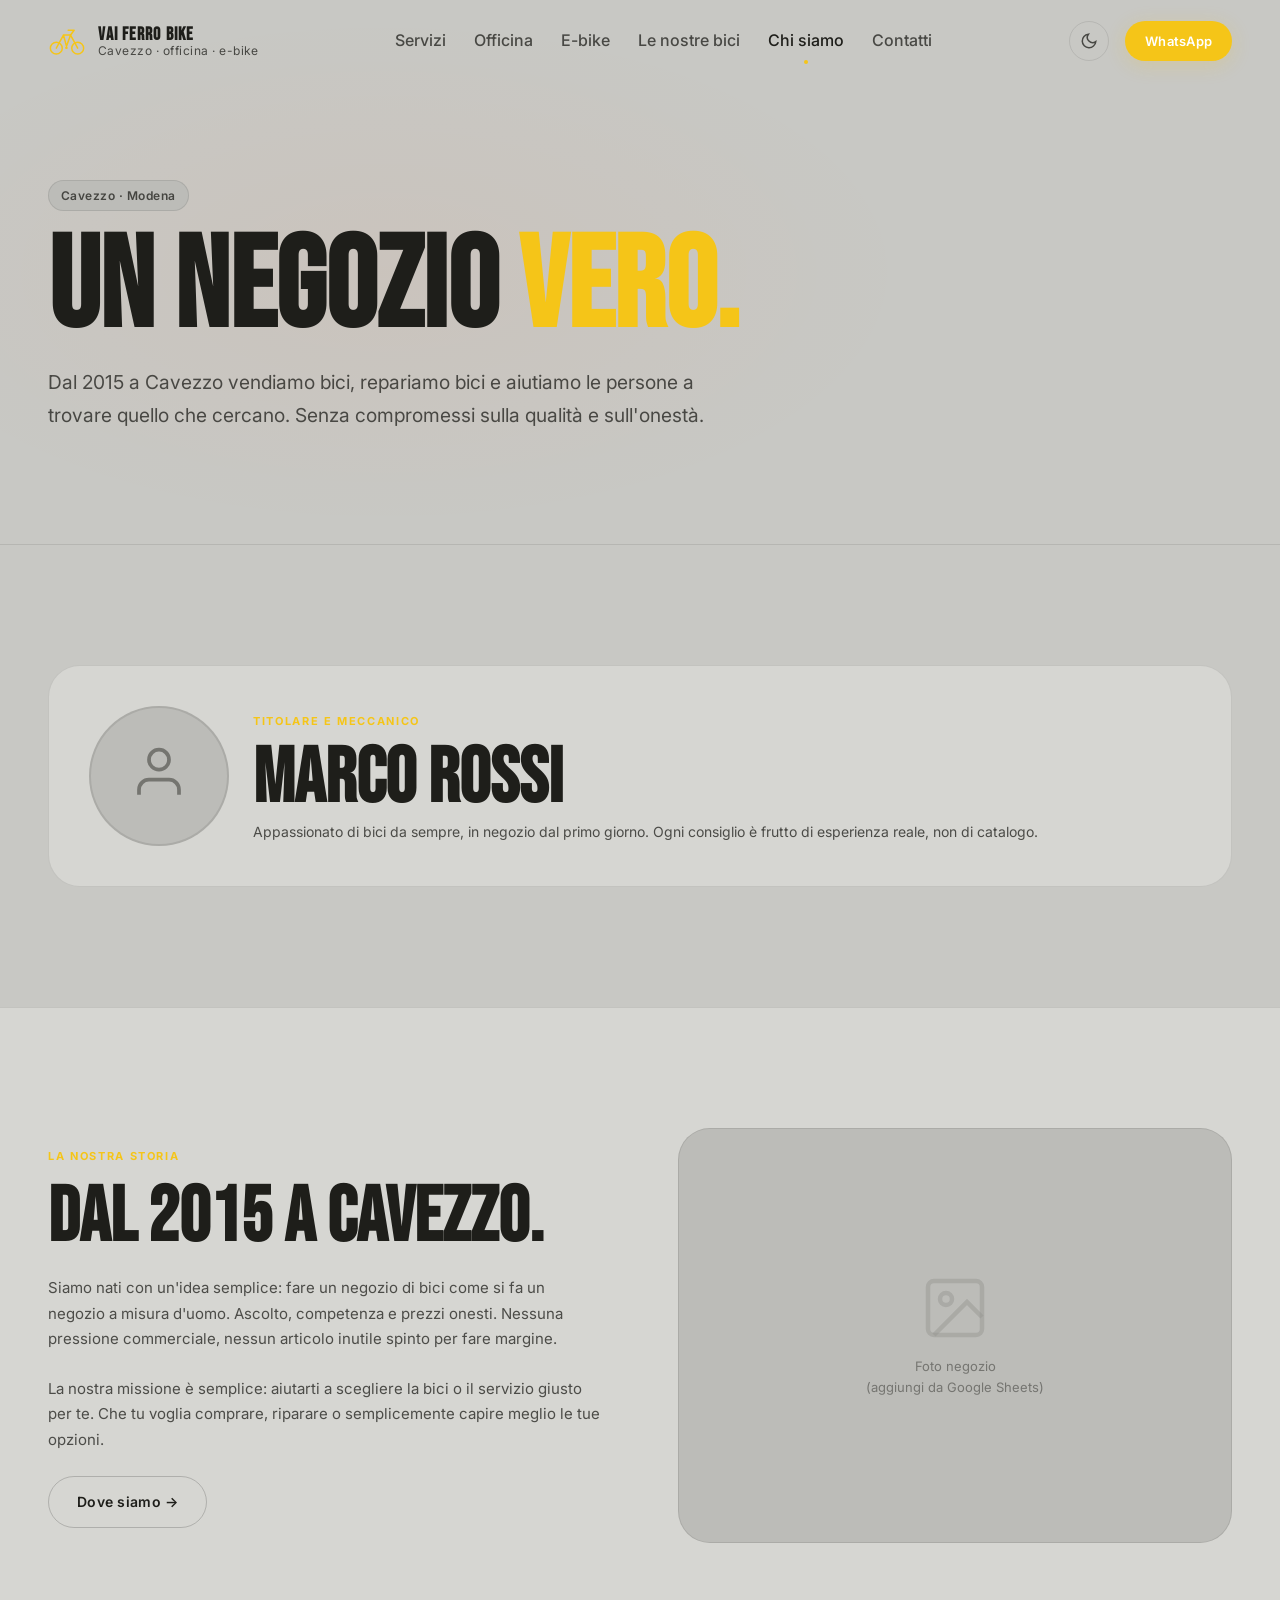
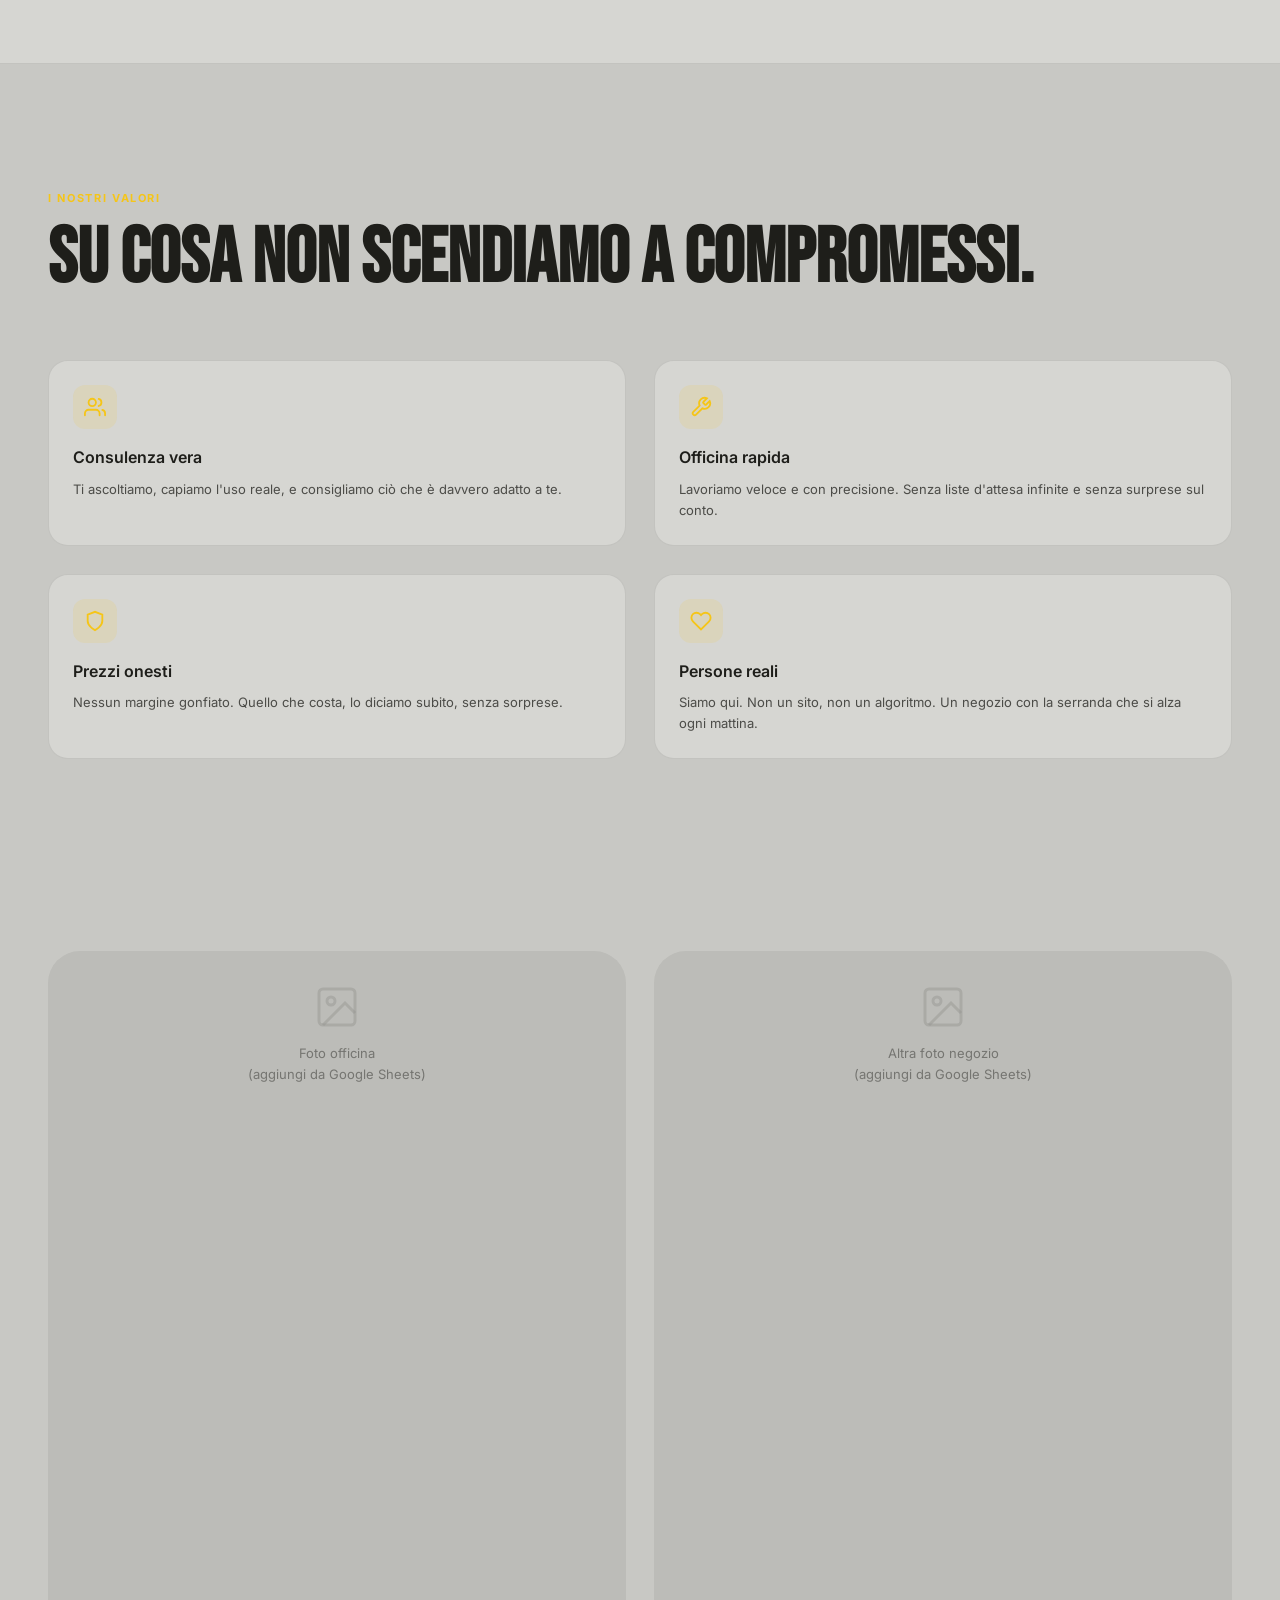
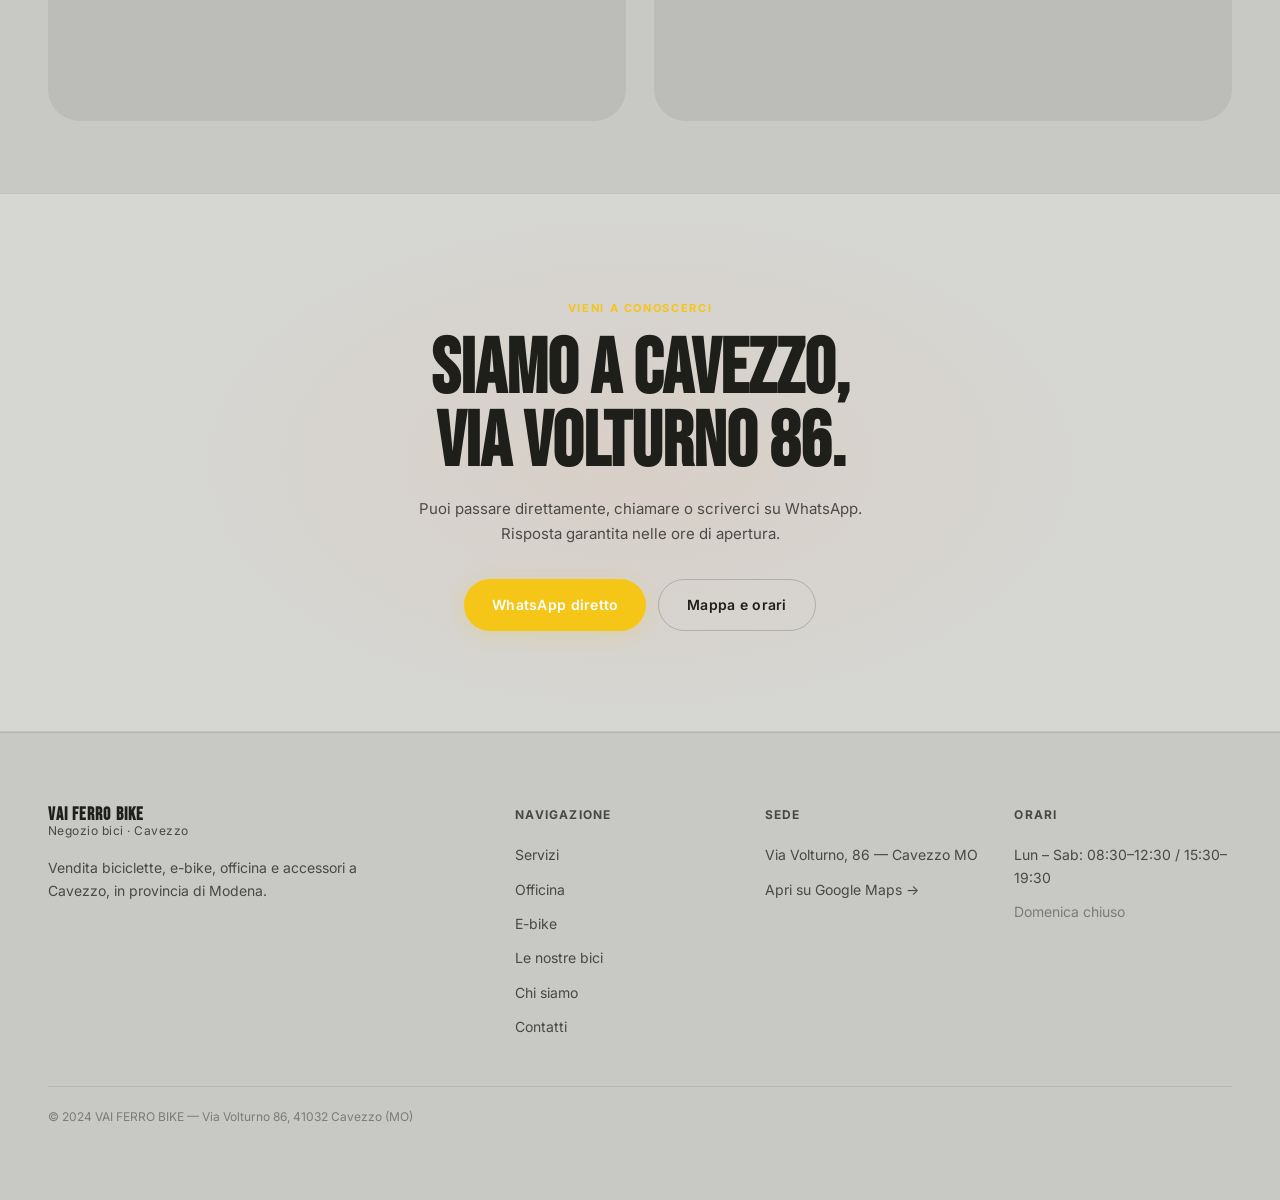
==== commit 99b7a308: "Add files via upload" ====
--- a/chi-siamo.html
+++ b/chi-siamo.html
@@ -1,249 +1,203 @@
-<!DOCTYPE html>
-<html lang="it">
-
-<head>
-  <meta charset="UTF-8">
-  <meta name="viewport" content="width=device-width, initial-scale=1.0">
-  <title>Chi siamo | VAI FERRO BIKE – Negozio bici a Cavezzo</title>
-  <meta name="description"
-    content="VAI FERRO BIKE è il negozio bici di Cavezzo (MO): un punto di riferimento locale per vendita, e-bike, officina e consulenza autentica.">
-  <meta name="theme-color" content="#111111">
-  <meta name="format-detection" content="telephone=no">
-  <link rel="preconnect" href="https://api.fontshare.com">
-  <link
-    href="https://api.fontshare.com/v2/css?f[]=general-sans@400,500,600,700&f[]=cabinet-grotesk@500,700,800&display=swap"
-    rel="stylesheet">
-  <link rel="stylesheet" href="style.css">
-</head>
-
-<body>
-  <a class="skip-link" href="#content">Vai al contenuto</a>
-  <div class="tire-cursor" aria-hidden="true"></div>
-  <div class="site-shell">
-    <div class="texture"></div>
-
-    <header class="header" id="top">
-      <div class="container header-inner">
-        <a class="brand" href="index.html" aria-label="VAI FERRO BIKE home">
-          <span class="brand-mark" aria-hidden="true">
-            <svg viewBox="0 0 64 64" fill="none" stroke="currentColor" stroke-width="2.5" stroke-linecap="round"
-              stroke-linejoin="round">
-              <circle cx="18" cy="44" r="10"></circle>
-              <circle cx="47" cy="44" r="10"></circle>
-              <path d="M18 44l10-18h10l9 18M28 26l7 0M36 26l-6 18M27 26l-7 18"></path>
-              <path d="M39 18h8"></path>
-            </svg>
-          </span>
-          <span class="brand-name"><strong>VAI FERRO BIKE</strong><span>Cavezzo · officina · e-bike</span></span>
-        </a>
-        <nav class="nav" aria-label="Principale">
-          <a href="servizi.html">Servizi</a>
-          <a href="officina.html">Officina</a>
-          <a href="ebike.html">E-bike</a>
-          <a href="prodotti.html">Le nostre bici</a>
-          <a href="chi-siamo.html">Chi siamo</a>
-          <a href="contatti.html">Contatti</a>
-        </nav>
-        <div class="header-actions">
-          <button class="theme-toggle" type="button" data-theme-toggle aria-label="Attiva tema scuro">
-            <svg width="20" height="20" viewBox="0 0 24 24" fill="none" stroke="currentColor" stroke-width="2">
-              <path d="M21 12.79A9 9 0 1 1 11.21 3 7 7 0 0 0 21 12.79z" />
-            </svg>
-          </button>
-          <a class="btn btn-primary desktop-cta"
-            href="https://wa.me/393000000000?text=Ciao%20VAI%20FERRO%20BIKE%2C%20vorrei%20avere%20informazioni."
-            target="_blank" rel="noopener noreferrer">Scrivici su WhatsApp</a>
-          <button class="menu-toggle" type="button" aria-label="Apri menu" aria-expanded="false"><span></span></button>
-        </div>
-      </div>
-      <div class="container mobile-panel" id="mobilePanel">
-        <div class="mobile-panel-inner">
-          <nav class="mobile-links" aria-label="Mobile">
-            <a href="servizi.html">Servizi</a>
-            <a href="officina.html">Officina</a>
-            <a href="ebike.html">E-bike</a>
-            <a href="prodotti.html">Le nostre bici</a>
-            <a href="chi-siamo.html">Chi siamo</a>
-            <a href="contatti.html">Contatti</a>
-          </nav>
-        </div>
-      </div>
-    </header>
-
-    <main id="content">
-      <section class="page-hero">
-        <div class="container page-hero-inner reveal">
-          <div class="page-hero-kicker">
-            <span class="chip">Umano · competente · locale</span>
-          </div>
-          <h1 class="hero-title" style="font-size:clamp(2.4rem,6vw,5rem);" id="cs-titolo-hero">Un negozio <span class="accent">vero</span>.</h1>
-          <p class="hero-lead" id="cs-sottotitolo">Da VAI FERRO BIKE puoi entrare per comprare una bici, scegliere un'e-bike
-            o sistemare un problema. Anche solo per un consiglio serio.
-            Questo è il negozio di quartiere che lavora bene.</p>
-        </div>
-      </section>
-
-      <section class="section">
-        <div class="container why-layout">
-          <div class="reveal">
-            <span class="eyebrow">Chi siamo</span>
-            <h2 class="section-title">Un punto di riferimento locale per chi ama le bici.</h2>
-            <p class="section-copy" id="cs-testo-chi-siamo">
-              Da VAI FERRO BIKE puoi entrare per comprare una bici, scegliere un'e-bike,
-              sistemare un problema o anche solo per un consiglio serio. Siamo un negozio
-              vero, con persone reali, a Cavezzo.
-            </p>
-            <!-- Anno fondazione (se configurato nel foglio) -->
-            <p id="cs-anno-fondazione" class="eyebrow" style="margin-top:var(--space-4)"></p>
-
-            <!-- Valori: aggiornabili dal foglio -->
-            <div class="why-list" id="cs-valori-list" style="margin-top:2rem">
-              <div class="why-item">
-                <div class="why-badge">✓</div>
-                <div><strong>Un punto di riferimento locale.</strong>
-                  <p>Da VAI FERRO BIKE puoi entrare per comprare una bici, scegliere un'e-bike o sistemare un problema.</p>
-                </div>
-              </div>
-              <div class="why-item">
-                <div class="why-badge">✓</div>
-                <div><strong>Apertura relazionale.</strong>
-                  <p>Anche solo per un consiglio serio: questa è la vera forza di un negozio di quartiere che lavora bene.</p>
-                </div>
-              </div>
-              <div class="why-item">
-                <div class="why-badge">✓</div>
-                <div><strong>Cavezzo e provincia di Modena.</strong>
-                  <p>Via Volturno 86, facilmente raggiungibile da tutta la zona. Orari regolari da lunedì a sabato.</p>
-                </div>
-              </div>
-            </div>
-          </div>
-
-          <!-- Foto negozio (se configurata nel foglio) -->
-          <div class="reveal">
-            <div id="cs-foto-negozio"
-              style="display:none;aspect-ratio:4/3;border-radius:var(--radius-lg);overflow:hidden;background:var(--color-surface-2)">
-            </div>
-
-            <!-- Reviews come fallback quando non c'è foto -->
-            <div class="review-wall" id="cs-reviews-fallback">
-              <article class="review-card">
-                <p>"Il titolare mi ha dato tanti consigli e mi ha aiutato a scegliere la bicicletta più adatta a me."</p>
-                <footer>Recensione cliente · scelta assistita</footer>
-              </article>
-              <article class="review-card">
-                <p>"Ottimo in tutto sia nella bravura che nella rapidità dei lavori nei prezzi e nei prodotti."</p>
-                <footer>Recensione cliente · officina e prezzi</footer>
-              </article>
-              <article class="review-card">
-                <p>"Disponibilità e competenza non solo per le vendite ma anche per una semplice riparazione o un consiglio."</p>
-                <footer>Recensione cliente · fiducia quotidiana</footer>
-              </article>
-            </div>
-          </div>
-        </div>
-      </section>
-
-      <!-- SEZIONE TITOLARE (nascosta finché non configurata nel foglio) -->
-      <section id="cs-titolare" class="section" style="background:var(--color-surface-2)" hidden>
-        <div class="container">
-          <div class="why-layout">
-            <div class="reveal" style="display:flex;flex-direction:column;gap:var(--space-4)">
-              <!-- Foto titolare -->
-              <div id="cs-foto-titolare"
-                style="display:none;width:180px;height:180px;border-radius:var(--radius-full);overflow:hidden;background:var(--color-surface-dynamic)">
-              </div>
-              <div>
-                <h2 class="section-title" id="cs-nome-titolare" style="margin-bottom:.25rem"></h2>
-                <p class="eyebrow" id="cs-ruolo-titolare"></p>
-                <p class="section-copy" id="cs-bio-titolare" style="margin-top:var(--space-4)"></p>
-              </div>
-            </div>
-            <!-- Foto officina -->
-            <div class="reveal">
-              <div id="cs-foto-officina"
-                style="display:none;aspect-ratio:4/3;border-radius:var(--radius-lg);overflow:hidden;background:var(--color-surface-2)">
-              </div>
-            </div>
-          </div>
-        </div>
-      </section>
-
-      <!-- MISSIONE -->
-      <section class="section">
-        <div class="container" style="text-align:center">
-          <span class="eyebrow reveal">La nostra filosofia</span>
-          <p class="section-title reveal" id="cs-testo-missione"
-            style="margin-inline:auto;max-width:32ch;text-align:center">
-            Persone che sanno davvero cosa stanno consigliando.
-          </p>
-        </div>
-      </section>
-
-      <section class="section" style="background:var(--color-surface-2)">
-        <div class="container" style="text-align:center">
-          <span class="eyebrow reveal">Vieni a trovarci</span>
-          <h2 class="section-title reveal" style="margin-inline:auto;max-width:20ch">Siamo in Via Volturno 86 a Cavezzo.</h2>
-          <p class="section-copy reveal" style="margin-inline:auto;text-align:center">
-            <span data-vaifb="Orari">Aperto da lunedì a sabato, 08:30–12:30 / 15:30–19:30</span>.
-            <span data-vaifb="Orari_Domenica">Domenica chiuso</span>.
-          </p>
-          <div class="btn-row reveal" style="justify-content:center;margin-top:2rem">
-            <a class="btn btn-primary"
-              href="https://wa.me/393000000000?text=Ciao%20VAI%20FERRO%20BIKE%2C%20vorrei%20avere%20informazioni."
-              target="_blank" rel="noopener noreferrer">Scrivici su WhatsApp</a>
-            <a class="btn btn-secondary" href="contatti.html">Vedi mappa e orari</a>
-          </div>
-        </div>
-      </section>
-    </main>
-
-    <footer class="footer">
-      <div class="container footer-grid">
-        <div>
-          <div class="brand" style="margin-bottom: 1rem;">
-            <span class="brand-mark" aria-hidden="true">
-              <svg viewBox="0 0 64 64" fill="none" stroke="currentColor" stroke-width="2.5" stroke-linecap="round"
-                stroke-linejoin="round">
-                <circle cx="18" cy="44" r="10"></circle>
-                <circle cx="47" cy="44" r="10"></circle>
-                <path d="M18 44l10-18h10l9 18M28 26l7 0M36 26l-6 18M27 26l-7 18"></path>
-                <path d="M39 18h8"></path>
-              </svg>
-            </span>
-            <span class="brand-name"><strong>VAI FERRO BIKE</strong><span>Negozio bici · Cavezzo</span></span>
-          </div>
-          <p>Vendita biciclette, e-bike, officina, accessori a Cavezzo, in provincia di Modena.</p>
-        </div>
-        <div>
-          <strong>Link rapidi</strong>
-          <div class="footer-links" style="margin-top: 1rem;">
-            <a href="servizi.html">Servizi</a>
-            <a href="officina.html">Officina</a>
-            <a href="ebike.html">E-bike</a>
-            <a href="chi-siamo.html">Chi siamo</a>
-            <a href="contatti.html">Contatti</a>
-          </div>
-        </div>
-        <div>
-          <strong>Dati locali</strong>
-          <p style="margin-top: 1rem;">Via Volturno, 86<br>41032 Cavezzo MO</p>
-          <p style="margin-top: .75rem;"><a href="https://maps.google.com/maps?q=44.8327569,11.0342762&z=15"
-              target="_blank" rel="noopener noreferrer">Apri su Google Maps</a></p>
-        </div>
-      </div>
-    </footer>
-
-    <div class="sticky-actions" aria-label="Azioni rapide mobile">
-      <a class="btn btn-secondary" href="tel:+393000000000">Chiama</a>
-      <a class="btn btn-primary"
-        href="https://wa.me/393000000000?text=Ciao%20VAI%20FERRO%20BIKE%2C%20vorrei%20avere%20informazioni."
-        target="_blank" rel="noopener noreferrer">WhatsApp</a>
-    </div>
-  </div>
-  <script src="impostazioni.js"></script>
-  <script src="main.js"></script>
-  <script src="chi-siamo.js"></script>
-</body>
-
-</html>+<!DOCTYPE html>
+<html lang="it" data-theme="dark">
+<head>
+  <meta charset="UTF-8">
+  <meta name="viewport" content="width=device-width, initial-scale=1.0">
+  <title>Chi siamo | VAI FERRO BIKE – Negozio bici a Cavezzo</title>
+  <meta name="description" content="La storia di VAI FERRO BIKE: un negozio bici a Cavezzo (MO) fondato sulla passione, sulla competenza e sull'onestà. Scopri il team e i valori.">
+  <meta name="theme-color" content="#080808">
+  <meta name="format-detection" content="telephone=no">
+  <link rel="preconnect" href="https://fonts.googleapis.com">
+  <link rel="preconnect" href="https://fonts.gstatic.com" crossorigin>
+  <link rel="stylesheet" href="https://fonts.googleapis.com/css2?family=Bebas+Neue&family=Inter:wght@300;400;500;600;700&display=swap">
+  <link rel="preconnect" href="https://lh3.googleusercontent.com">
+  <link rel="stylesheet" href="style.css">
+</head>
+<body>
+  <a class="skip-link" href="#content">Vai al contenuto</a>
+  <header class="header" id="top">
+    <div class="container header-inner">
+      <a class="brand" href="index.html" aria-label="VAI FERRO BIKE home">
+        <span class="brand-mark" aria-hidden="true"><img src="img/logo-bici.jpg" alt="" onerror="this.onerror=null;this.outerHTML='<svg viewBox=\'0 0 64 64\' fill=\'none\' stroke=\'currentColor\' stroke-width=\'2.5\' stroke-linecap=\'round\' stroke-linejoin=\'round\'><circle cx=\'14\' cy=\'44\' r=\'10\'/><circle cx=\'50\' cy=\'44\' r=\'10\'/><path d=\'M14 44L26 22h12l12 22M26 22l6 22M38 22l-8 22\'/><path d=\'M34 14h10M44 14l-6 8\'/></svg>'"></span>
+        <span class="brand-name"><strong>VAI FERRO BIKE</strong><span>Cavezzo · officina · e-bike</span></span>
+      </a>
+      <nav class="nav">
+        <a href="servizi.html">Servizi</a><a href="officina.html">Officina</a><a href="ebike.html">E-bike</a>
+        <a href="prodotti.html">Le nostre bici</a><a href="chi-siamo.html">Chi siamo</a><a href="contatti.html">Contatti</a>
+      </nav>
+      <div class="header-actions">
+        <button class="theme-toggle" type="button" data-theme-toggle aria-label="Attiva tema chiaro"><svg width="18" height="18" viewBox="0 0 24 24" fill="none" stroke="currentColor" stroke-width="2"><path d="M21 12.79A9 9 0 1 1 11.21 3 7 7 0 0 0 21 12.79z"/></svg></button>
+        <a class="btn btn-primary btn-sm desktop-cta" href="https://wa.me/393000000000?text=Ciao%20VAI%20FERRO%20BIKE%2C%20vorrei%20informazioni." target="_blank" rel="noopener noreferrer">WhatsApp</a>
+        <button class="menu-toggle" type="button" aria-label="Apri menu" aria-expanded="false"><span></span></button>
+      </div>
+    </div>
+  </header>
+  <div class="mobile-drawer" id="mobileDrawer">
+    <div class="mobile-drawer__backdrop"></div>
+    <div class="mobile-drawer__panel">
+      <div class="mobile-drawer__header">
+        <a class="brand" href="index.html"><span class="brand-name"><strong>VAI FERRO BIKE</strong></span></a>
+        <button class="mobile-drawer__close" aria-label="Chiudi"><svg width="18" height="18" viewBox="0 0 24 24" fill="none" stroke="currentColor" stroke-width="2.5" stroke-linecap="round"><path d="M18 6L6 18M6 6l12 12"/></svg></button>
+      </div>
+      <nav class="mobile-nav">
+        <a href="servizi.html">Servizi</a><a href="officina.html">Officina</a><a href="ebike.html">E-bike</a>
+        <a href="prodotti.html">Le nostre bici</a><a href="chi-siamo.html">Chi siamo</a><a href="contatti.html">Contatti</a>
+      </nav>
+      <div class="mobile-drawer__footer">
+        <a class="btn btn-primary" href="https://wa.me/393000000000?text=Ciao%20VAI%20FERRO%20BIKE%2C%20vorrei%20informazioni." target="_blank" rel="noopener noreferrer">WhatsApp</a>
+        <a class="btn btn-surface" href="tel:+393000000000">Chiama ora</a>
+      </div>
+    </div>
+  </div>
+
+  <main id="content">
+    <section class="page-hero">
+      <div class="container page-hero__inner">
+        <div class="page-hero__kicker reveal"><span class="chip">Cavezzo · Modena</span></div>
+        <h1 class="page-hero__title reveal reveal-delay-1" id="cs-titolo-hero">Un negozio <span class="accent-text">vero.</span></h1>
+        <p class="page-hero__lead reveal reveal-delay-2" id="cs-sottotitolo">Dal 2015 a Cavezzo vendiamo bici, repariamo bici e aiutiamo le persone a trovare quello che cercano. Senza compromessi sulla qualità e sull'onestà.</p>
+      </div>
+    </section>
+
+    <!-- Team (titolare + socio opzionale) -->
+    <section class="section">
+      <div class="container">
+        <div id="cs-team-grid">
+          <div id="cs-titolare">
+            <div class="team-card reveal">
+              <div class="team-photo" id="cs-foto-titolare">
+                <div class="team-photo__ph">
+                  <svg viewBox="0 0 24 24" fill="none" stroke="currentColor" stroke-width="1.5"><path d="M20 21v-2a4 4 0 0 0-4-4H8a4 4 0 0 0-4 4v2M12 11a4 4 0 1 0 0-8 4 4 0 0 0 0 8z"/></svg>
+                </div>
+              </div>
+              <div class="team-info">
+                <span class="eyebrow" id="cs-ruolo-titolare">Titolare e meccanico</span>
+                <h2 id="cs-nome-titolare">Marco Rossi</h2>
+                <p id="cs-bio-titolare">Appassionato di bici da sempre, in negozio dal primo giorno. Ogni consiglio è frutto di esperienza reale, non di catalogo.</p>
+              </div>
+            </div>
+          </div>
+          <div id="cs-socio" hidden>
+            <div class="team-card reveal">
+              <div class="team-photo" id="cs-foto-socio">
+                <div class="team-photo__ph">
+                  <svg viewBox="0 0 24 24" fill="none" stroke="currentColor" stroke-width="1.5"><path d="M20 21v-2a4 4 0 0 0-4-4H8a4 4 0 0 0-4 4v2M12 11a4 4 0 1 0 0-8 4 4 0 0 0 0 8z"/></svg>
+                </div>
+              </div>
+              <div class="team-info">
+                <span class="eyebrow" id="cs-ruolo-socio">Socio</span>
+                <h2 id="cs-nome-socio">Il socio</h2>
+                <p id="cs-bio-socio"></p>
+              </div>
+            </div>
+          </div>
+        </div>
+      </div>
+    </section>
+
+    <!-- Chi siamo - testo -->
+    <section class="section" style="background:var(--surface);border-block:1px solid var(--border)">
+      <div class="container">
+        <div class="editorial-split">
+          <div class="editorial-copy reveal">
+            <span class="eyebrow">La nostra storia</span>
+            <h2 id="cs-anno-fondazione">Dal 2015 a Cavezzo.</h2>
+            <p id="cs-testo-chi-siamo">Siamo nati con un'idea semplice: fare un negozio di bici come si fa un negozio a misura d'uomo. Ascolto, competenza e prezzi onesti. Nessuna pressione commerciale, nessun articolo inutile spinto per fare margine.</p>
+            <p id="cs-testo-missione" style="margin-top:16px">La nostra missione è semplice: aiutarti a scegliere la bici o il servizio giusto per te. Che tu voglia comprare, riparare o semplicemente capire meglio le tue opzioni.</p>
+            <div class="btn-row" style="margin-top:24px">
+              <a class="btn btn-ghost" href="contatti.html">Dove siamo →</a>
+            </div>
+          </div>
+          <div class="editorial-visual reveal reveal-delay-1">
+            <div class="editorial-visual__ph" id="cs-foto-negozio">
+              <svg viewBox="0 0 24 24" fill="none" stroke="currentColor" stroke-width="1.5"><rect x="3" y="3" width="18" height="18" rx="2"/><circle cx="9" cy="9" r="2"/><path d="M21 15l-5-5L5 21"/></svg>
+              <span>Foto negozio<br>(aggiungi da Google Sheets)</span>
+            </div>
+          </div>
+        </div>
+      </div>
+    </section>
+
+    <!-- Valori -->
+    <section class="section">
+      <div class="container">
+        <div class="section-heading reveal">
+          <span class="eyebrow">I nostri valori</span>
+          <h2>Su cosa non scendiamo a compromessi.</h2>
+        </div>
+        <div id="cs-valori-list" class="mini-grid">
+          <div class="mini-card reveal">
+            <div class="mini-card__icon"><svg viewBox="0 0 24 24" fill="none" stroke="currentColor" stroke-width="2" stroke-linecap="round"><path d="M17 21v-2a4 4 0 0 0-4-4H5a4 4 0 0 0-4 4v2M9 11a4 4 0 1 0 0-8 4 4 0 0 0 0 8zM23 21v-2a4 4 0 0 0-3-3.87M16 3.13a4 4 0 0 1 0 7.75"/></svg></div>
+            <h4>Consulenza vera</h4>
+            <p>Ti ascoltiamo, capiamo l'uso reale, e consigliamo ciò che è davvero adatto a te.</p>
+          </div>
+          <div class="mini-card reveal reveal-delay-1">
+            <div class="mini-card__icon"><svg viewBox="0 0 24 24" fill="none" stroke="currentColor" stroke-width="2" stroke-linecap="round"><path d="M14.7 6.3a1 1 0 0 0 0 1.4l1.6 1.6a1 1 0 0 0 1.4 0l3.77-3.77a6 6 0 0 1-7.94 7.94l-6.91 6.91a2.12 2.12 0 0 1-3-3l6.91-6.91a6 6 0 0 1 7.94-7.94l-3.76 3.76z"/></svg></div>
+            <h4>Officina rapida</h4>
+            <p>Lavoriamo veloce e con precisione. Senza liste d'attesa infinite e senza surprese sul conto.</p>
+          </div>
+          <div class="mini-card reveal reveal-delay-2">
+            <div class="mini-card__icon"><svg viewBox="0 0 24 24" fill="none" stroke="currentColor" stroke-width="2" stroke-linecap="round"><path d="M12 22s8-4 8-10V5l-8-3-8 3v7c0 6 8 10 8 10z"/></svg></div>
+            <h4>Prezzi onesti</h4>
+            <p>Nessun margine gonfiato. Quello che costa, lo diciamo subito, senza sorprese.</p>
+          </div>
+          <div class="mini-card reveal reveal-delay-3">
+            <div class="mini-card__icon"><svg viewBox="0 0 24 24" fill="none" stroke="currentColor" stroke-width="2" stroke-linecap="round"><path d="M20.84 4.61a5.5 5.5 0 0 0-7.78 0L12 5.67l-1.06-1.06a5.5 5.5 0 0 0-7.78 7.78l1.06 1.06L12 21.23l7.78-7.78 1.06-1.06a5.5 5.5 0 0 0 0-7.78z"/></svg></div>
+            <h4>Persone reali</h4>
+            <p>Siamo qui. Non un sito, non un algoritmo. Un negozio con la serranda che si alza ogni mattina.</p>
+          </div>
+        </div>
+      </div>
+    </section>
+
+    <!-- Foto officina -->
+    <section class="section-sm">
+      <div class="container">
+        <div class="photo-grid-cs">
+          <div class="photo-frame tall reveal" id="cs-foto-officina">
+            <div class="photo-frame__ph">
+              <svg viewBox="0 0 24 24" fill="none" stroke="currentColor" stroke-width="1.5"><rect x="3" y="3" width="18" height="18" rx="2"/><circle cx="9" cy="9" r="2"/><path d="M21 15l-5-5L5 21"/></svg>
+              <span>Foto officina<br>(aggiungi da Google Sheets)</span>
+            </div>
+          </div>
+          <div class="photo-frame tall reveal reveal-delay-1">
+            <div class="photo-frame__ph">
+              <svg viewBox="0 0 24 24" fill="none" stroke="currentColor" stroke-width="1.5"><rect x="3" y="3" width="18" height="18" rx="2"/><circle cx="9" cy="9" r="2"/><path d="M21 15l-5-5L5 21"/></svg>
+              <span>Altra foto negozio<br>(aggiungi da Google Sheets)</span>
+            </div>
+          </div>
+        </div>
+      </div>
+    </section>
+
+    <div class="cta-band">
+      <div class="container cta-band__inner">
+        <span class="eyebrow reveal">Vieni a conoscerci</span>
+        <h2 class="reveal">Siamo a Cavezzo,<br>Via Volturno 86.</h2>
+        <p class="reveal">Puoi passare direttamente, chiamare o scriverci su WhatsApp. Risposta garantita nelle ore di apertura.</p>
+        <div class="btn-row reveal">
+          <a class="btn btn-primary" href="https://wa.me/393000000000?text=Ciao%20VAI%20FERRO%20BIKE%2C%20vorrei%20informazioni." target="_blank" rel="noopener noreferrer">WhatsApp diretto</a>
+          <a class="btn btn-ghost" href="contatti.html">Mappa e orari</a>
+        </div>
+      </div>
+    </div>
+  </main>
+
+  <footer class="footer">
+    <div class="container">
+      <div class="footer-grid">
+        <div class="footer-brand"><a class="brand" href="index.html"><span class="brand-name"><strong>VAI FERRO BIKE</strong><span>Negozio bici · Cavezzo</span></span></a><p>Vendita biciclette, e-bike, officina e accessori a Cavezzo, in provincia di Modena.</p></div>
+        <div class="footer-col"><h5>Navigazione</h5><div class="footer-links"><a href="servizi.html">Servizi</a><a href="officina.html">Officina</a><a href="ebike.html">E-bike</a><a href="prodotti.html">Le nostre bici</a><a href="chi-siamo.html">Chi siamo</a><a href="contatti.html">Contatti</a></div></div>
+        <div class="footer-col"><h5>Sede</h5><div class="footer-links"><a href="https://maps.google.com/maps?q=44.8327569,11.0342762&z=15" target="_blank" rel="noopener noreferrer">Via Volturno, 86 — Cavezzo MO</a><a href="https://maps.google.com/maps?q=44.8327569,11.0342762&z=15" target="_blank" rel="noopener noreferrer">Apri su Google Maps →</a></div></div>
+        <div class="footer-col"><h5>Orari</h5><div class="footer-links"><span style="color:var(--text-muted);font-size:14px">Lun – Sab: 08:30–12:30 / 15:30–19:30</span><span style="color:var(--text-subtle);font-size:14px">Domenica chiuso</span></div></div>
+      </div>
+      <div class="footer-bottom"><p>© 2024 VAI FERRO BIKE — Via Volturno 86, 41032 Cavezzo (MO)</p></div>
+    </div>
+  </footer>
+  <div class="sticky-bar"><a class="btn btn-surface" style="flex:1" href="tel:+393000000000">Chiama</a><a class="btn btn-primary" style="flex:1" href="https://wa.me/393000000000?text=Ciao%20VAI%20FERRO%20BIKE%2C%20vorrei%20informazioni." target="_blank" rel="noopener noreferrer">WhatsApp</a></div>
+  <script src="impostazioni.js" defer></script>
+  <script src="chi-siamo.js" defer></script>
+  <script src="main.js" defer></script>
+</body>
+</html>
+
--- a/style.css
+++ b/style.css
@@ -1,2398 +1,2853 @@
-:root,
-[data-theme="light"] {
-    --text-xs: clamp(0.75rem, 0.7rem + 0.25vw, 0.875rem);
-    --text-sm: clamp(0.875rem, 0.8rem + 0.35vw, 1rem);
-    --text-base: clamp(1rem, 0.95rem + 0.25vw, 1.05rem);
-    --text-lg: clamp(1.125rem, 1rem + 0.75vw, 1.45rem);
-    --text-xl: clamp(1.5rem, 1.2rem + 1.25vw, 2.2rem);
-    --text-2xl: clamp(2.2rem, 1.3rem + 3vw, 4rem);
-    --text-3xl: clamp(3rem, 1.2rem + 5vw, 6rem);
-    --space-1: 0.25rem;
-    --space-2: 0.5rem;
-    --space-3: 0.75rem;
-    --space-4: 1rem;
-    --space-5: 1.25rem;
-    --space-6: 1.5rem;
-    --space-8: 2rem;
-    --space-10: 2.5rem;
-    --space-12: 3rem;
-    --space-16: 4rem;
-    --space-20: 5rem;
-    --space-24: 6rem;
-    --space-32: 8rem;
-    --color-bg: #f3f0ea;
-    --color-surface: #faf8f4;
-    --color-surface-2: #f6f3ee;
-    --color-surface-offset: #eae4da;
-    --color-surface-dynamic: #ddd6cb;
-    --color-divider: #d3ccbf;
-    --color-border: rgba(28, 28, 28, 0.12);
-    --color-text: #151515;
-    --color-text-muted: #5d5a55;
-    --color-text-faint: #8d877f;
-    --color-text-inverse: #f7f5f0;
-    --color-primary: #c84e19;
-    --color-primary-hover: #a53f14;
-    --color-primary-highlight: #f1d4c7;
-    --color-secondary: #1f2a2a;
-    --color-track: #bbc6c1;
-    --color-success: #3e6a2a;
-    --radius-sm: 0.4rem;
-    --radius-md: 0.7rem;
-    --radius-lg: 1rem;
-    --radius-xl: 1.5rem;
-    --radius-full: 9999px;
-    --shadow-sm: 0 1px 2px rgba(17, 17, 17, 0.06);
-    --shadow-md: 0 10px 24px rgba(17, 17, 17, 0.08);
-    --shadow-lg: 0 24px 60px rgba(17, 17, 17, 0.12);
-    --font-display: 'Cabinet Grotesk', 'Arial Narrow', sans-serif;
-    --font-body: 'General Sans', 'Helvetica Neue', sans-serif;
-    --content-default: 1120px;
-    --content-wide: 1260px;
-    --header-h: 84px;
-}
-
-[data-theme="dark"] {
-    --color-bg: #101111;
-    --color-surface: #161817;
-    --color-surface-2: #1b1d1c;
-    --color-surface-offset: #212422;
-    --color-surface-dynamic: #2c302e;
-    --color-divider: #2d322f;
-    --color-border: rgba(255, 255, 255, 0.10);
-    --color-text: #f2ede5;
-    --color-text-muted: #c2bbb0;
-    --color-text-faint: #8d877d;
-    --color-text-inverse: #101111;
-    --color-primary: #ec6d35;
-    --color-primary-hover: #ff8450;
-    --color-primary-highlight: rgba(236, 109, 53, 0.14);
-    --color-secondary: #dfe8e2;
-    --color-track: #55625b;
-    --shadow-sm: 0 1px 2px rgba(0, 0, 0, 0.22);
-    --shadow-md: 0 10px 24px rgba(0, 0, 0, 0.28);
-    --shadow-lg: 0 24px 60px rgba(0, 0, 0, 0.35);
-}
-
-*,
-:before,
-:after {
-    box-sizing: border-box;
-    margin: 0;
-    padding: 0
-}
-
-html {
-    scroll-behavior: smooth;
-    -webkit-text-size-adjust: none;
-    text-size-adjust: none;
-    scroll-padding-top: calc(var(--header-h) + 18px)
-}
-
-body {
-    min-height: 100dvh;
-    font-family: var(--font-body);
-    font-size: var(--text-base);
-    line-height: 1.6;
-    background: var(--color-bg);
-    color: var(--color-text);
-    -webkit-font-smoothing: antialiased;
-    text-rendering: optimizeLegibility
-}
-
-img,
-svg {
-    display: block;
-    max-width: 100%
-}
-
-a {
-    color: inherit;
-    text-decoration: none;
-    transition: all 180ms cubic-bezier(.16, 1, .3, 1)
-}
-
-button,
-input,
-textarea {
-    font: inherit;
-    color: inherit
-}
-
-button {
-    cursor: pointer;
-    border: none;
-    background: none
-}
-
-:focus-visible {
-    outline: 2px solid var(--color-primary);
-    outline-offset: 3px;
-    border-radius: var(--radius-sm)
-}
-
-::selection {
-    background: rgba(200, 78, 25, .18)
-}
-
-.sr-only {
-    position: absolute;
-    width: 1px;
-    height: 1px;
-    padding: 0;
-    margin: -1px;
-    overflow: hidden;
-    clip: rect(0, 0, 0, 0);
-    white-space: nowrap;
-    border: 0
-}
-
-.site-shell {
-    position: relative;
-    overflow-x: clip
-}
-
-.texture {
-    position: fixed;
-    inset: 0;
-    pointer-events: none;
-    opacity: .28;
-    background-image: radial-gradient(circle at 10% 20%, rgba(200, 78, 25, .08), transparent 26%), radial-gradient(circle at 85% 10%, rgba(31, 42, 42, .08), transparent 24%), linear-gradient(transparent 0, transparent 97%, rgba(0, 0, 0, .018) 100%);
-    background-size: auto, auto, 100% 32px;
-    mix-blend-mode: multiply;
-    z-index: -1
-}
-
-[data-theme="dark"] .texture {
-    opacity: .18;
-    mix-blend-mode: screen
-}
-
-.container {
-    width: min(calc(100% - 2rem), var(--content-default));
-    margin-inline: auto
-}
-
-.container-wide {
-    width: min(calc(100% - 2rem), var(--content-wide));
-    margin-inline: auto
-}
-
-.section {
-    padding-block: clamp(var(--space-12), 8vw, var(--space-24))
-}
-
-.eyebrow {
-    display: inline-flex;
-    align-items: center;
-    gap: .55rem;
-    font-size: var(--text-xs);
-    text-transform: uppercase;
-    letter-spacing: .16em;
-    color: var(--color-text-muted);
-    font-weight: 700
-}
-
-.eyebrow:before {
-    content: "";
-    width: 1.6rem;
-    height: .5rem;
-    border-radius: var(--radius-full);
-    background: linear-gradient(90deg, var(--color-primary), transparent)
-}
-
-.section-title {
-    font-family: var(--font-display);
-    font-size: var(--text-xl);
-    line-height: 1.02;
-    letter-spacing: -.03em;
-    max-width: 12ch
-}
-
-.section-copy {
-    color: var(--color-text-muted);
-    max-width: 60ch;
-    margin-top: var(--space-4)
-}
-
-.grid {
-    display: grid;
-    gap: var(--space-6)
-}
-
-.skip-link {
-    position: absolute;
-    left: var(--space-4);
-    top: -3rem;
-    background: var(--color-primary);
-    color: var(--color-text-inverse);
-    padding: .75rem 1rem;
-    border-radius: var(--radius-full);
-    z-index: 1000
-}
-
-.skip-link:focus {
-    top: var(--space-4)
-}
-
-.header {
-    position: sticky;
-    top: 0;
-    z-index: 60;
-    background: rgba(243, 240, 234, .82);
-    backdrop-filter: blur(16px);
-    border-bottom: 1px solid transparent;
-    transition: transform .3s cubic-bezier(.16, 1, .3, 1), box-shadow .3s cubic-bezier(.16, 1, .3, 1), border-color .3s ease
-}
-
-[data-theme="dark"] .header {
-    background: rgba(16, 17, 17, .78)
-}
-
-.header.scrolled {
-    box-shadow: var(--shadow-sm);
-    border-color: var(--color-border)
-}
-
-.header-inner {
-    min-height: var(--header-h);
-    display: flex;
-    align-items: center;
-    justify-content: space-between;
-    gap: var(--space-4)
-}
-
-.brand {
-    display: flex;
-    align-items: center;
-    gap: .9rem;
-    font-weight: 700
-}
-
-.brand-mark {
-    width: 3rem;
-    height: 3rem;
-    border-radius: 50%;
-    display: grid;
-    place-items: center;
-    border: 1px solid var(--color-border);
-    background: conic-gradient(from 110deg, var(--color-primary-highlight), transparent, var(--color-primary-highlight));
-    position: relative;
-    overflow: hidden
-}
-
-.brand-mark svg {
-    width: 2rem;
-    height: 2rem
-}
-
-.brand-name {
-    display: flex;
-    flex-direction: column;
-    line-height: 1
-}
-
-.brand-name strong {
-    font-family: var(--font-display);
-    font-size: 1.05rem;
-    letter-spacing: .04em
-}
-
-.brand-name span {
-    font-size: var(--text-xs);
-    color: var(--color-text-muted);
-    margin-top: .3rem;
-    text-transform: uppercase;
-    letter-spacing: .14em
-}
-
-.nav {
-    display: none;
-    align-items: center;
-    gap: 1.1rem
-}
-
-.nav a {
-    font-size: var(--text-sm);
-    color: var(--color-text-muted)
-}
-
-.nav a:hover,
-.nav a.active {
-    color: var(--color-text)
-}
-
-.header-actions {
-    display: flex;
-    align-items: center;
-    gap: .55rem
-}
-
-.theme-toggle,
-.menu-toggle {
-    width: 2.75rem;
-    height: 2.75rem;
-    border-radius: 50%;
-    border: 1px solid var(--color-border);
-    display: grid;
-    place-items: center;
-    background: var(--color-surface)
-}
-
-.menu-toggle {
-    position: relative
-}
-
-.menu-toggle span,
-.menu-toggle:before,
-.menu-toggle:after {
-    content: "";
-    position: absolute;
-    width: 1rem;
-    height: 2px;
-    background: var(--color-text);
-    border-radius: 999px;
-    transition: transform .25s ease, opacity .25s ease
-}
-
-.menu-toggle span {
-    transform: translateY(0)
-}
-
-.menu-toggle:before {
-    transform: translateY(-6px)
-}
-
-.menu-toggle:after {
-    transform: translateY(6px)
-}
-
-.menu-toggle[aria-expanded="true"] span {
-    opacity: 0
-}
-
-.menu-toggle[aria-expanded="true"]:before {
-    transform: rotate(45deg)
-}
-
-.menu-toggle[aria-expanded="true"]:after {
-    transform: rotate(-45deg)
-}
-
-.mobile-panel {
-    display: grid;
-    grid-template-rows: 0fr;
-    transition: grid-template-rows .28s ease;
-    border-top: 1px solid transparent
-}
-
-.mobile-panel.open {
-    grid-template-rows: 1fr;
-    border-color: var(--color-border)
-}
-
-.mobile-panel-inner {
-    overflow: hidden
-}
-
-.mobile-links {
-    display: flex;
-    flex-direction: column;
-    padding: 0 0 var(--space-6)
-}
-
-.mobile-links a {
-    padding: 1rem 0;
-    border-bottom: 1px solid var(--color-border);
-    font-weight: 600
-}
-
-.btn {
-    display: inline-flex;
-    align-items: center;
-    justify-content: center;
-    gap: .7rem;
-    min-height: 48px;
-    padding: 0 1.5rem;
-    line-height: 1;
-    border-radius: var(--radius-full);
-    font-size: var(--text-sm);
-    font-weight: 700;
-    letter-spacing: .01em;
-    position: relative;
-    overflow: hidden;
-    isolation: isolate
-}
-
-.btn:before {
-    content: "";
-    position: absolute;
-    inset: auto 0 0 0;
-    height: 3px;
-    background: repeating-linear-gradient(90deg, rgba(255, 255, 255, .88) 0 12px, transparent 12px 18px);
-    transform: translateX(-35%);
-    opacity: .55;
-    transition: transform .45s cubic-bezier(.16, 1, .3, 1), opacity .3s ease
-}
-
-.btn:hover:before {
-    transform: translateX(0);
-    opacity: .9
-}
-
-.btn-primary {
-    background: var(--color-primary);
-    color: var(--color-text-inverse);
-    box-shadow: var(--shadow-md)
-}
-
-.btn-primary:hover {
-    background: var(--color-primary-hover);
-    transform: translateY(-1px)
-}
-
-.btn-secondary {
-    border: 1px solid var(--color-border);
-    background: var(--color-surface);
-    color: var(--color-text)
-}
-
-.btn-ghost {
-    color: var(--color-text-muted)
-}
-
-.btn-row {
-    display: flex;
-    flex-wrap: wrap;
-    gap: .9rem
-}
-
-/* HERO */
-.hero {
-    padding-top: clamp(var(--space-10), 6vw, var(--space-16));
-    padding-bottom: var(--space-16)
-}
-
-.hero-grid {
-    display: grid;
-    gap: var(--space-8);
-    align-items: end
-}
-
-.hero-copy {
-    display: grid;
-    gap: var(--space-5)
-}
-
-.hero-kicker {
-    display: flex;
-    flex-wrap: wrap;
-    gap: .65rem
-}
-
-.chip {
-    display: inline-flex;
-    align-items: center;
-    gap: .5rem;
-    padding: .55rem .85rem;
-    border-radius: var(--radius-full);
-    border: 1px solid var(--color-border);
-    background: rgba(255, 255, 255, .42);
-    font-size: var(--text-xs);
-    font-weight: 700;
-    text-transform: uppercase;
-    letter-spacing: .08em
-}
-
-[data-theme="dark"] .chip {
-    background: rgba(255, 255, 255, .02)
-}
-
-.hero-title {
-    font-family: var(--font-display);
-    font-size: clamp(3rem, 8vw, 7rem);
-    line-height: .92;
-    letter-spacing: -.055em;
-    max-width: 8ch
-}
-
-.hero-title .accent {
-    display: inline-block;
-    color: var(--color-primary);
-    transform: skew(-10deg)
-}
-
-.hero-lead {
-    max-width: 58ch;
-    color: var(--color-text-muted);
-    font-size: clamp(1.05rem, 1rem + .4vw, 1.2rem)
-}
-
-.hero-aside {
-    position: relative;
-    background: var(--color-secondary);
-    color: #f2ede5;
-    border-radius: 2rem;
-    padding: clamp(var(--space-6), 3vw, var(--space-8));
-    min-height: 420px;
-    overflow: hidden;
-    box-shadow: var(--shadow-lg)
-}
-
-[data-theme="dark"] .hero-aside {
-    color: #151515;
-}
-
-.hero-aside:before {
-    content: "";
-    position: absolute;
-    inset: auto -10% -30% 20%;
-    height: 280px;
-    background: radial-gradient(circle, rgba(236, 109, 53, .28), transparent 65%)
-}
-
-.speed-lines {
-    position: absolute;
-    inset: 0;
-    pointer-events: none;
-    opacity: .28;
-    background: repeating-linear-gradient(115deg, transparent 0 24px, rgba(255, 255, 255, .05) 24px 26px)
-}
-
-.bike-stage {
-    position: relative;
-    display: grid;
-    align-content: space-between;
-    height: 100%
-}
-
-.stat-ribbon {
-    display: grid;
-    grid-template-columns: repeat(3, 1fr);
-    gap: .65rem
-}
-
-.stat-pill {
-    background: rgba(255, 255, 255, .08);
-    border: 1px solid rgba(255, 255, 255, .09);
-    border-radius: 1.25rem;
-    padding: .85rem .9rem
-}
-
-.stat-pill strong {
-    display: block;
-    font-size: 1.1rem
-}
-
-.stat-pill span {
-    display: block;
-    margin-top: .25rem;
-    font-size: var(--text-xs);
-    color: currentColor;
-    opacity: 0.72
-}
-
-.hero-card {
-    max-width: 18rem;
-    margin-left: auto;
-    background: rgba(255, 255, 255, .08);
-    backdrop-filter: blur(10px);
-    border: 1px solid rgba(255, 255, 255, .08);
-    border-radius: 1.4rem;
-    padding: 1rem
-}
-
-.hero-card h3 {
-    font-size: var(--text-sm);
-    text-transform: uppercase;
-    letter-spacing: .09em;
-    color: currentColor;
-    opacity: 0.72
-}
-
-.hero-card p {
-    margin-top: .55rem;
-    font-size: var(--text-base)
-}
-
-.bike-illustration {
-    margin-top: auto;
-    align-self: end;
-    justify-self: center;
-    width: min(100%, 520px);
-    filter: drop-shadow(0 18px 28px rgba(0, 0, 0, .26))
-}
-
-.wheel-spin {
-    transform-origin: center;
-    animation: spin 16s linear infinite
-}
-
-.chain-motion {
-    animation: dash 5s linear infinite
-}
-
-@keyframes spin {
-    to {
-        transform: rotate(360deg)
-    }
-}
-
-@keyframes dash {
-    to {
-        stroke-dashoffset: -120
-    }
-}
-
-/* TRUST BAND */
-.trust-band {
-    border-block: 1px solid var(--color-border);
-    background: rgba(255, 255, 255, .38)
-}
-
-[data-theme="dark"] .trust-band {
-    background: rgba(255, 255, 255, .015)
-}
-
-.trust-row {
-    display: grid;
-    gap: var(--space-4);
-    padding-block: var(--space-6)
-}
-
-.trust-quote {
-    font-size: var(--text-sm);
-    color: var(--color-text-muted);
-    padding: var(--space-4);
-    border: 1px solid var(--color-border);
-    border-radius: var(--radius-lg);
-    background: var(--color-surface)
-}
-
-.trust-quote strong {
-    display: block;
-    color: var(--color-text);
-    margin-bottom: .35rem
-}
-
-/* SERVIZI */
-.service-grid {
-    display: grid;
-    gap: var(--space-4);
-    margin-top: var(--space-8)
-}
-
-.service-card {
-    position: relative;
-    overflow: hidden;
-    border-radius: 1.4rem;
-    padding: var(--space-6);
-    background: var(--color-surface);
-    border: 1px solid var(--color-border);
-    box-shadow: var(--shadow-sm)
-}
-
-.service-card:before {
-    content: "";
-    position: absolute;
-    right: -2rem;
-    top: -2rem;
-    width: 7rem;
-    height: 7rem;
-    border-radius: 50%;
-    background: radial-gradient(circle, rgba(200, 78, 25, .12), transparent 70%)
-}
-
-.service-number {
-    font-size: var(--text-xs);
-    font-weight: 800;
-    letter-spacing: .14em;
-    text-transform: uppercase;
-    color: var(--color-text-faint)
-}
-
-.service-card h3 {
-    font-family: var(--font-display);
-    font-size: 1.55rem;
-    line-height: 1.02;
-    max-width: 10ch;
-    margin-top: .8rem
-}
-
-.service-card p {
-    margin-top: .8rem;
-    color: var(--color-text-muted);
-    max-width: 34ch
-}
-
-.service-meta {
-    margin-top: var(--space-5);
-    display: flex;
-    flex-wrap: wrap;
-    gap: .5rem
-}
-
-.service-meta span {
-    font-size: var(--text-xs);
-    padding: .45rem .7rem;
-    border-radius: var(--radius-full);
-    background: var(--color-surface-2);
-    border: 1px solid var(--color-border)
-}
-
-/* PERCHÉ */
-.why-layout {
-    display: grid;
-    gap: var(--space-8);
-    align-items: start
-}
-
-.why-list {
-    display: grid;
-    gap: var(--space-3)
-}
-
-.why-item {
-    display: grid;
-    grid-template-columns: auto 1fr;
-    gap: var(--space-4);
-    padding: var(--space-4) 0;
-    border-bottom: 1px solid var(--color-border)
-}
-
-.why-badge {
-    width: 2.3rem;
-    height: 2.3rem;
-    border-radius: 50%;
-    display: grid;
-    place-items: center;
-    background: var(--color-primary-highlight);
-    color: var(--color-primary);
-    font-weight: 800
-}
-
-.review-wall {
-    display: grid;
-    gap: var(--space-4)
-}
-
-.review-card {
-    padding: var(--space-5);
-    background: var(--color-surface);
-    border: 1px solid var(--color-border);
-    border-radius: 1.25rem;
-    box-shadow: var(--shadow-sm)
-}
-
-.review-card p {
-    color: var(--color-text-muted)
-}
-
-.review-card footer {
-    margin-top: var(--space-4);
-    font-size: var(--text-xs);
-    text-transform: uppercase;
-    letter-spacing: .08em;
-    color: var(--color-text-faint)
-}
-
-/* EDITORIAL / FEATURE */
-.editorial-grid {
-    display: grid;
-    gap: var(--space-4);
-    margin-top: var(--space-8)
-}
-
-.feature-panel {
-    padding: clamp(var(--space-6), 3vw, var(--space-8));
-    border-radius: 1.6rem;
-    position: relative;
-    overflow: hidden;
-    min-height: 320px;
-    display: grid;
-    align-content: end;
-    border: 1px solid var(--color-border)
-}
-
-.feature-panel.dark {
-    background: var(--color-secondary);
-    color: #f2ede5
-}
-
-[data-theme="dark"] .feature-panel.dark {
-    color: #151515;
-}
-
-.feature-panel.light {
-    background: var(--color-surface);
-    box-shadow: var(--shadow-sm)
-}
-
-.feature-panel .eyebrow {
-    color: inherit;
-    opacity: .72
-}
-
-.feature-panel h3 {
-    font-family: var(--font-display);
-    font-size: clamp(1.9rem, 3vw, 3rem);
-    line-height: 1;
-    max-width: 11ch;
-    margin-top: var(--space-4)
-}
-
-.feature-panel h2 {
-    font-family: var(--font-display);
-    font-size: clamp(1.9rem, 3vw, 3rem);
-    line-height: 1;
-    max-width: 11ch;
-    margin-top: var(--space-4)
-}
-
-.feature-panel p {
-    margin-top: var(--space-4);
-    max-width: 46ch;
-    color: inherit;
-    opacity: .86
-}
-
-.road-mark {
-    position: absolute;
-    inset: auto -8% 2rem auto;
-    width: 58%;
-    height: 4px;
-    background: repeating-linear-gradient(90deg, rgba(255, 255, 255, .65) 0 18px, transparent 18px 30px);
-    transform: rotate(-12deg);
-    opacity: .7
-}
-
-[data-theme="dark"] .feature-panel.dark .road-mark {
-    background: repeating-linear-gradient(90deg, rgba(21, 21, 21, .35) 0 18px, transparent 18px 30px);
-}
-
-.wheel-ghost {
-    position: absolute;
-    right: -1rem;
-    top: -2rem;
-    width: 9rem;
-    height: 9rem;
-    border-radius: 50%;
-    border: 2px solid rgba(236, 109, 53, .22)
-}
-
-.wheel-ghost:before,
-.wheel-ghost:after {
-    content: "";
-    position: absolute;
-    inset: 12px;
-    border-radius: 50%;
-    border: 1px dashed rgba(236, 109, 53, .25)
-}
-
-.small-cards {
-    display: grid;
-    gap: var(--space-4)
-}
-
-.mini-card {
-    padding: var(--space-5);
-    border-radius: 1.25rem;
-    background: var(--color-surface);
-    border: 1px solid var(--color-border)
-}
-
-.mini-card h4 {
-    font-size: var(--text-lg);
-    line-height: 1.1
-}
-
-.mini-card p {
-    margin-top: .65rem;
-    color: var(--color-text-muted)
-}
-
-/* STATS / OCCASIONI */
-.stats-grid {
-    display: grid;
-    gap: var(--space-4);
-    margin-top: var(--space-8)
-}
-
-.stat-card {
-    padding: var(--space-5);
-    border-top: 3px solid var(--color-primary);
-    background: var(--color-surface);
-    border-radius: 1rem;
-    border-inline: 1px solid var(--color-border);
-    border-bottom: 1px solid var(--color-border)
-}
-
-.stat-card strong {
-    font-family: var(--font-display);
-    font-size: 2rem;
-    line-height: 1
-}
-
-.stat-card span {
-    display: block;
-    margin-top: .55rem;
-    color: var(--color-text-muted)
-}
-
-/* HOVER CARDS */
-.service-card[data-gear] {
-    transition: transform .3s cubic-bezier(.16, 1, .3, 1), box-shadow .3s ease
-}
-
-.service-card[data-gear]:hover {
-    transform: translateY(-6px);
-    box-shadow: var(--shadow-md)
-}
-
-.service-card[data-gear]:after {
-    content: attr(data-gear);
-    position: absolute;
-    right: 1rem;
-    bottom: 1rem;
-    font-family: var(--font-display);
-    font-size: clamp(2.6rem, 5vw, 4rem);
-    line-height: 1;
-    color: rgba(200, 78, 25, .09);
-    letter-spacing: -.06em
-}
-
-/* ROUTE STRIP */
-.route-strip {
-    margin-top: var(--space-8);
-    display: grid;
-    grid-template-columns: 1fr auto auto auto 1fr;
-    align-items: center;
-    gap: .85rem;
-    color: var(--color-text-faint)
-}
-
-.route-strip:before,
-.route-strip:after {
-    content: "";
-    height: 2px;
-    background: repeating-linear-gradient(90deg, var(--color-track) 0 18px, transparent 18px 28px)
-}
-
-.route-dot,
-.route-flag,
-.route-rider {
-    display: grid;
-    place-items: center
-}
-
-.route-dot {
-    width: .8rem;
-    height: .8rem;
-    border-radius: 50%;
-    background: var(--color-primary)
-}
-
-.route-rider {
-    width: 2.3rem;
-    height: 2.3rem;
-    border-radius: 50%;
-    border: 1px solid var(--color-border);
-    background: var(--color-surface)
-}
-
-.route-rider svg {
-    width: 1.15rem;
-    height: 1.15rem
-}
-
-.route-flag {
-    width: 1rem;
-    height: 1.6rem;
-    position: relative
-}
-
-.route-flag:before {
-    content: "";
-    position: absolute;
-    left: 0;
-    top: 0;
-    width: 2px;
-    height: 100%;
-    background: var(--color-text)
-}
-
-.route-flag:after {
-    content: "";
-    position: absolute;
-    left: 2px;
-    top: .15rem;
-    width: .9rem;
-    height: .55rem;
-    background: var(--color-primary);
-    clip-path: polygon(0 0, 100% 0, 70% 50%, 100% 100%, 0 100%)
-}
-
-/* CICLISTIC NOTE */
-.ciclistic-note {
-    display: inline-flex;
-    align-items: center;
-    gap: .55rem;
-    padding: .75rem 1rem;
-    border-radius: var(--radius-full);
-    border: 1px solid var(--color-border);
-    background: var(--color-surface);
-    box-shadow: var(--shadow-sm);
-    font-size: var(--text-sm);
-    margin-top: var(--space-5)
-}
-
-.ciclistic-note svg {
-    width: 1.1rem;
-    height: 1.1rem;
-    color: var(--color-primary)
-}
-
-/* FAQ */
-.faq-list {
-    display: grid;
-    gap: var(--space-3);
-    margin-top: var(--space-8)
-}
-
-.faq-item {
-    background: var(--color-surface);
-    border: 1px solid var(--color-border);
-    border-radius: 1rem;
-    padding: var(--space-5)
-}
-
-.faq-item h3 {
-    font-size: 1rem
-}
-
-.faq-item p {
-    margin-top: .55rem;
-    color: var(--color-text-muted)
-}
-
-/* CONTATTI */
-.contact-wrap {
-    display: grid;
-    gap: var(--space-6);
-    align-items: start
-}
-
-.contact-card,
-.map-card {
-    background: var(--color-surface);
-    border: 1px solid var(--color-border);
-    border-radius: 1.4rem;
-    padding: clamp(var(--space-5), 2vw, var(--space-8));
-    box-shadow: var(--shadow-sm)
-}
-
-.contact-stack {
-    display: grid;
-    gap: var(--space-4);
-    margin-top: var(--space-5)
-}
-
-.contact-row {
-    display: grid;
-    grid-template-columns: auto 1fr;
-    gap: var(--space-4);
-    align-items: start;
-    padding-bottom: var(--space-4);
-    border-bottom: 1px solid var(--color-border)
-}
-
-.contact-row:last-child {
-    padding-bottom: 0;
-    border-bottom: 0
-}
-
-.contact-icon {
-    width: 2.4rem;
-    height: 2.4rem;
-    border-radius: 50%;
-    display: grid;
-    place-items: center;
-    background: var(--color-surface-2);
-    border: 1px solid var(--color-border)
-}
-
-.hours-grid {
-    display: grid;
-    gap: .4rem;
-    margin-top: var(--space-4)
-}
-
-.hours-grid div {
-    display: flex;
-    justify-content: space-between;
-    gap: 1rem;
-    padding: .35rem 0;
-    color: var(--color-text-muted)
-}
-
-.map-frame {
-    aspect-ratio: 4/3;
-    border-radius: 1rem;
-    overflow: hidden;
-    border: 1px solid var(--color-border);
-    margin-top: var(--space-5)
-}
-
-.map-frame iframe {
-    width: 100%;
-    height: 100%;
-    border: 0;
-    filter: grayscale(1) contrast(1.1)
-}
-
-.contact-form {
-    display: grid;
-    gap: var(--space-4);
-    margin-top: var(--space-5)
-}
-
-.field {
-    display: grid;
-    gap: .45rem
-}
-
-.field label {
-    font-size: var(--text-sm);
-    font-weight: 700
-}
-
-.field input,
-.field textarea {
-    width: 100%;
-    padding: .95rem 1rem;
-    border-radius: .95rem;
-    border: 1px solid var(--color-border);
-    background: var(--color-surface-2)
-}
-
-.field textarea {
-    min-height: 140px;
-    resize: vertical
-}
-
-.field small {
-    color: var(--color-text-faint)
-}
-
-/* FOOTER */
-.footer {
-    padding: var(--space-10) 0 var(--space-16);
-    border-top: 1px solid var(--color-border)
-}
-
-.footer-grid {
-    display: grid;
-    gap: var(--space-6)
-}
-
-.footer p,
-.footer a {
-    color: var(--color-text-muted)
-}
-
-.footer-links {
-    display: flex;
-    flex-wrap: wrap;
-    gap: 1rem
-}
-
-/* STICKY MOBILE */
-.sticky-actions {
-    position: fixed;
-    left: 0;
-    right: 0;
-    bottom: 0;
-    z-index: 55;
-    padding: .75rem 1rem calc(.75rem + env(safe-area-inset-bottom));
-    display: flex;
-    gap: .75rem;
-    background: linear-gradient(to top, rgba(243, 240, 234, .98), rgba(243, 240, 234, .88), transparent)
-}
-
-[data-theme="dark"] .sticky-actions {
-    background: linear-gradient(to top, rgba(16, 17, 17, .98), rgba(16, 17, 17, .88), transparent)
-}
-
-.sticky-actions .btn {
-    flex: 1
-}
-
-.desktop-cta {
-    display: none
-}
-
-/* REVEAL */
-.reveal {
-    opacity: 0;
-    transform: translateY(24px);
-    transition: opacity .7s ease, transform .7s cubic-bezier(.16, 1, .3, 1)
-}
-
-.reveal.visible {
-    opacity: 1;
-    transform: none
-}
-
-/* PAGE HERO (pagine interne) */
-.page-hero {
-    padding-top: clamp(var(--space-10), 6vw, var(--space-16));
-    padding-bottom: var(--space-12);
-    border-bottom: 1px solid var(--color-border)
-}
-
-.page-hero-inner {
-    display: grid;
-    gap: var(--space-5);
-    max-width: 62ch
-}
-
-.page-hero-kicker {
-    display: flex;
-    flex-wrap: wrap;
-    gap: .65rem
-}
-
-/* RESPONSIVE */
-@media (min-width: 760px) {
-    .service-grid {
-        grid-template-columns: repeat(2, 1fr)
-    }
-
-    .trust-row {
-        grid-template-columns: repeat(3, 1fr)
-    }
-
-    .stats-grid {
-        grid-template-columns: repeat(4, 1fr)
-    }
-
-    .faq-list {
-        grid-template-columns: repeat(2, 1fr)
-    }
-
-    .footer-grid {
-        grid-template-columns: 1.2fr 1fr 1fr
-    }
-
-    .contact-form {
-        grid-template-columns: 1fr 1fr
-    }
-
-    .contact-form .field:last-of-type,
-    .contact-form .btn {
-        grid-column: 1 / -1
-    }
-}
-
-@media (min-width: 980px) {
-    .nav {
-        display: flex
-    }
-
-    .menu-toggle,
-    .mobile-panel {
-        display: none
-    }
-
-    .desktop-cta {
-        display: inline-flex
-    }
-
-    .hero-grid {
-        grid-template-columns: 1.05fr .95fr;
-        min-height: 78vh
-    }
-
-    .service-grid {
-        grid-template-columns: repeat(4, 1fr)
-    }
-
-    .why-layout {
-        grid-template-columns: .9fr 1.1fr
-    }
-
-    .editorial-grid {
-        grid-template-columns: 1.2fr .8fr
-    }
-
-    .small-cards {
-        grid-template-columns: 1fr 1fr
-    }
-
-    .contact-wrap {
-        grid-template-columns: .85fr 1.15fr
-    }
-
-    .sticky-actions {
-        display: none
-    }
-}
-
-@media (prefers-reduced-motion: reduce) {
-    html {
-        scroll-behavior: auto
-    }
-
-    .wheel-spin,
-    .chain-motion {
-        animation: none
-    }
-
-    .reveal {
-        opacity: 1;
-        transform: none
-    }
-
-    * {
-        transition: none !important
-    }
-}
-
-/* ═══════════════════════════════════════════
-   PAGINA PRODOTTI
-   ═══════════════════════════════════════════ */
-
-/* FILTER BAR */
-.filter-bar {
-    padding-block: var(--space-6);
-    border-bottom: 1px solid var(--color-border);
-    display: flex;
-    flex-wrap: wrap;
-    align-items: center;
-    gap: var(--space-3)
-}
-
-.filter-bar-label {
-    font-size: var(--text-xs);
-    font-weight: 700;
-    letter-spacing: .1em;
-    text-transform: uppercase;
-    color: var(--color-text-faint);
-    margin-right: .25rem
-}
-
-.filter-pills {
-    display: flex;
-    flex-wrap: wrap;
-    gap: .5rem;
-    flex: 1
-}
-
-.filter-pill {
-    display: inline-flex;
-    align-items: center;
-    gap: .45rem;
-    padding: .5rem 1rem;
-    border-radius: var(--radius-full);
-    border: 1px solid var(--color-border);
-    background: var(--color-surface);
-    font-size: var(--text-xs);
-    font-weight: 700;
-    letter-spacing: .04em;
-    color: var(--color-text-muted);
-    cursor: pointer;
-    transition: all 180ms cubic-bezier(.16, 1, .3, 1)
-}
-
-.filter-pill:hover {
-    background: var(--color-surface-offset);
-    color: var(--color-text);
-    transform: translateY(-1px)
-}
-
-.filter-pill.active {
-    background: var(--color-primary);
-    color: #fff;
-    border-color: var(--color-primary);
-    box-shadow: 0 4px 14px rgba(200, 78, 25, .28)
-}
-
-[data-theme="dark"] .filter-pill.active {
-    box-shadow: 0 4px 14px rgba(236, 109, 53, .35)
-}
-
-.filter-pill .pill-count {
-    display: inline-flex;
-    align-items: center;
-    justify-content: center;
-    min-width: 1.3rem;
-    height: 1.3rem;
-    padding: 0 .3rem;
-    border-radius: var(--radius-full);
-    background: rgba(0, 0, 0, .12);
-    font-size: .65rem;
-    font-weight: 800
-}
-
-.filter-pill.active .pill-count {
-    background: rgba(255, 255, 255, .22)
-}
-
-.filter-sort {
-    display: flex;
-    align-items: center;
-    gap: .5rem;
-    margin-left: auto
-}
-
-.sort-select {
-    padding: .5rem .9rem;
-    border-radius: var(--radius-full);
-    border: 1px solid var(--color-border);
-    background: var(--color-surface);
-    font-size: var(--text-xs);
-    font-weight: 600;
-    color: var(--color-text-muted);
-    cursor: pointer;
-    appearance: none;
-    padding-right: 2rem;
-    background-image: url("data:image/svg+xml,%3Csvg xmlns='http://www.w3.org/2000/svg' width='12' height='8' viewBox='0 0 12 8'%3E%3Cpath d='M1 1l5 5 5-5' stroke='%238d877f' stroke-width='1.5' fill='none' stroke-linecap='round'/%3E%3C/svg%3E");
-    background-repeat: no-repeat;
-    background-position: right .8rem center
-}
-
-.sort-select:focus {
-    outline: 2px solid var(--color-primary);
-    outline-offset: 2px
-}
-
-/* PRODUCT COUNT */
-.product-count {
-    font-size: var(--text-xs);
-    color: var(--color-text-faint);
-    font-weight: 600;
-    letter-spacing: .04em;
-    padding-block: var(--space-4)
-}
-
-.product-count strong {
-    color: var(--color-text)
-}
-
-/* PRODUCT GRID */
-.product-grid {
-    display: grid;
-    gap: var(--space-5);
-    grid-template-columns: 1fr;
-    padding-bottom: var(--space-12)
-}
-
-/* PRODUCT CARD */
-.product-card {
-    position: relative;
-    background: var(--color-surface);
-    border: 1px solid var(--color-border);
-    border-radius: 1.5rem;
-    overflow: hidden;
-    box-shadow: var(--shadow-sm);
-    transition: transform .3s cubic-bezier(.16, 1, .3, 1), box-shadow .3s ease;
-    cursor: pointer;
-    display: flex;
-    flex-direction: column
-}
-
-.product-card:hover {
-    transform: translateY(-5px);
-    box-shadow: var(--shadow-md)
-}
-
-.product-card:focus-visible {
-    outline: 2px solid var(--color-primary);
-    outline-offset: 3px
-}
-
-.product-card__visual {
-    position: relative;
-    aspect-ratio: 4/3;
-    background: var(--color-surface-2);
-    display: flex;
-    align-items: center;
-    justify-content: center;
-    overflow: hidden
-}
-
-.product-card__visual img {
-    width: 100%;
-    height: 100%;
-    object-fit: cover;
-    transition: transform .5s cubic-bezier(.16, 1, .3, 1)
-}
-
-.product-card:hover .product-card__visual img {
-    transform: scale(1.04)
-}
-
-.product-card__visual-fallback {
-    width: 100%;
-    height: 100%;
-    display: flex;
-    align-items: center;
-    justify-content: center;
-    background: linear-gradient(135deg, var(--color-surface-offset), var(--color-surface-2))
-}
-
-.product-card__visual-fallback svg {
-    width: 44%;
-    max-width: 120px;
-    opacity: .22
-}
-
-.product-card__badge {
-    position: absolute;
-    top: .9rem;
-    left: .9rem;
-    padding: .35rem .75rem;
-    border-radius: var(--radius-full);
-    font-size: .68rem;
-    font-weight: 800;
-    letter-spacing: .07em;
-    text-transform: uppercase;
-    background: var(--color-primary);
-    color: #fff;
-    box-shadow: 0 2px 8px rgba(0, 0, 0, .18)
-}
-
-.product-card__featured {
-    position: absolute;
-    top: .9rem;
-    right: .9rem;
-    width: 2rem;
-    height: 2rem;
-    border-radius: 50%;
-    background: var(--color-secondary);
-    display: grid;
-    place-items: center;
-    box-shadow: 0 2px 8px rgba(0, 0, 0, .18)
-}
-
-[data-theme="dark"] .product-card__featured {
-    background: rgba(255, 255, 255, .12)
-}
-
-.product-card__featured svg {
-    width: 1rem;
-    height: 1rem;
-    color: #f3d27c
-}
-
-.product-card__body {
-    padding: var(--space-5);
-    display: flex;
-    flex-direction: column;
-    gap: var(--space-3);
-    flex: 1
-}
-
-.product-card__name {
-    font-family: var(--font-display);
-    font-size: 1.15rem;
-    line-height: 1.1;
-    letter-spacing: -.02em
-}
-
-.product-card__brand {
-    font-size: var(--text-xs);
-    text-transform: uppercase;
-    letter-spacing: .1em;
-    color: var(--color-text-faint);
-    font-weight: 700
-}
-
-.product-card__desc {
-    font-size: var(--text-sm);
-    color: var(--color-text-muted);
-    line-height: 1.5;
-    display: -webkit-box;
-    -webkit-line-clamp: 2;
-    -webkit-box-orient: vertical;
-    overflow: hidden
-}
-
-.product-card__footer {
-    display: flex;
-    align-items: center;
-    justify-content: space-between;
-    margin-top: auto;
-    padding-top: var(--space-3);
-    border-top: 1px solid var(--color-border)
-}
-
-.product-card__price {
-    font-family: var(--font-display);
-    font-size: 1.05rem;
-    font-weight: 800;
-    color: var(--color-text)
-}
-
-.product-card__cta {
-    display: inline-flex;
-    align-items: center;
-    gap: .4rem;
-    padding: .55rem 1.05rem;
-    border-radius: var(--radius-full);
-    background: var(--color-primary);
-    color: #fff;
-    font-size: var(--text-xs);
-    font-weight: 700;
-    letter-spacing: .02em;
-    transition: background 180ms ease, transform 180ms ease;
-    text-decoration: none
-}
-
-.product-card__cta:hover {
-    background: var(--color-primary-hover);
-    transform: translateY(-1px)
-}
-
-.product-card__cta svg {
-    width: .85rem;
-    height: .85rem;
-    flex-shrink: 0
-}
-
-/* SKELETON */
-.skeleton-grid {
-    display: grid;
-    gap: var(--space-5);
-    grid-template-columns: 1fr;
-    padding-bottom: var(--space-12)
-}
-
-.skeleton-card {
-    background: var(--color-surface);
-    border: 1px solid var(--color-border);
-    border-radius: 1.5rem;
-    overflow: hidden
-}
-
-.skeleton-card__visual {
-    aspect-ratio: 4/3;
-    background: var(--color-surface-2)
-}
-
-.skeleton-card__body {
-    padding: var(--space-5);
-    display: grid;
-    gap: var(--space-3)
-}
-
-.skeleton-line {
-    height: .9rem;
-    border-radius: var(--radius-full);
-    background: linear-gradient(90deg, var(--color-surface-2) 25%, var(--color-surface-offset) 50%, var(--color-surface-2) 75%);
-    background-size: 200% 100%;
-    animation: shimmer 1.4s infinite
-}
-
-.skeleton-line.short {
-    width: 40%
-}
-
-.skeleton-line.medium {
-    width: 70%
-}
-
-.skeleton-line.long {
-    width: 90%
-}
-
-.skeleton-line.wide {
-    width: 100%
-}
-
-.skeleton-line.title {
-    height: 1.3rem;
-    width: 80%
-}
-
-@keyframes shimmer {
-    to {
-        background-position: -200% 0
-    }
-}
-
-/* EMPTY / ERROR STATE */
-.products-empty {
-    grid-column: 1 / -1;
-    text-align: center;
-    padding: var(--space-16) var(--space-8);
-    display: grid;
-    gap: var(--space-4);
-    justify-items: center
-}
-
-.products-empty__icon {
-    width: 4rem;
-    height: 4rem;
-    border-radius: 50%;
-    background: var(--color-surface-2);
-    border: 1px solid var(--color-border);
-    display: grid;
-    place-items: center
-}
-
-.products-empty__icon svg {
-    width: 1.6rem;
-    height: 1.6rem;
-    color: var(--color-text-faint)
-}
-
-.products-empty h3 {
-    font-size: var(--text-lg);
-    font-family: var(--font-display)
-}
-
-.products-empty p {
-    color: var(--color-text-muted);
-    max-width: 40ch
-}
-
-/* MODAL */
-.product-modal {
-    position: fixed;
-    inset: 0;
-    z-index: 200;
-    display: flex;
-    align-items: flex-end;
-    opacity: 0;
-    pointer-events: none;
-    transition: opacity .25s ease
-}
-
-.product-modal.open {
-    opacity: 1;
-    pointer-events: all
-}
-
-.product-modal__backdrop {
-    position: absolute;
-    inset: 0;
-    background: rgba(0, 0, 0, .52);
-    backdrop-filter: blur(4px)
-}
-
-.product-modal__sheet {
-    position: relative;
-    z-index: 1;
-    width: 100%;
-    max-height: 94dvh;
-    background: var(--color-surface);
-    border-radius: 1.75rem 1.75rem 0 0;
-    overflow-y: auto;
-    overscroll-behavior: contain;
-    transform: translateY(30px);
-    transition: transform .35s cubic-bezier(.16, 1, .3, 1)
-}
-
-.product-modal.open .product-modal__sheet {
-    transform: translateY(0)
-}
-
-.product-modal__handle {
-    width: 3rem;
-    height: .3rem;
-    border-radius: var(--radius-full);
-    background: var(--color-border);
-    margin: .9rem auto .5rem
-}
-
-.product-modal__visual {
-    aspect-ratio: 16/9;
-    background: var(--color-surface-2);
-    display: flex;
-    align-items: center;
-    justify-content: center;
-    overflow: hidden
-}
-
-.product-modal__visual img {
-    width: 100%;
-    height: 100%;
-    object-fit: cover
-}
-
-.product-modal__visual-fallback {
-    width: 100%;
-    height: 100%;
-    display: flex;
-    align-items: center;
-    justify-content: center;
-    background: linear-gradient(135deg, var(--color-surface-offset), var(--color-surface-2))
-}
-
-.product-modal__visual-fallback svg {
-    width: 30%;
-    max-width: 140px;
-    opacity: .18
-}
-
-.product-modal__content {
-    padding: var(--space-6)
-}
-
-.product-modal__meta {
-    display: flex;
-    align-items: center;
-    gap: .6rem;
-    flex-wrap: wrap;
-    margin-bottom: var(--space-4)
-}
-
-.product-modal__title {
-    font-family: var(--font-display);
-    font-size: clamp(1.6rem, 4vw, 2.2rem);
-    line-height: 1.05;
-    letter-spacing: -.03em;
-    margin-bottom: var(--space-3)
-}
-
-.product-modal__price {
-    font-family: var(--font-display);
-    font-size: 1.4rem;
-    font-weight: 800;
-    color: var(--color-primary);
-    margin-bottom: var(--space-5)
-}
-
-.product-modal__desc {
-    color: var(--color-text-muted);
-    line-height: 1.7;
-    margin-bottom: var(--space-5)
-}
-
-.product-modal__features {
-    display: grid;
-    gap: var(--space-2);
-    margin-bottom: var(--space-6)
-}
-
-.product-modal__features h4 {
-    font-size: var(--text-xs);
-    text-transform: uppercase;
-    letter-spacing: .12em;
-    color: var(--color-text-faint);
-    font-weight: 700;
-    margin-bottom: var(--space-3)
-}
-
-.feature-tag {
-    display: inline-flex;
-    align-items: center;
-    gap: .4rem;
-    padding: .4rem .8rem;
-    border-radius: var(--radius-full);
-    border: 1px solid var(--color-border);
-    background: var(--color-surface-2);
-    font-size: var(--text-xs);
-    font-weight: 600
-}
-
-.feature-tag svg {
-    width: .8rem;
-    height: .8rem;
-    color: var(--color-primary);
-    flex-shrink: 0
-}
-
-.feature-tags-list {
-    display: flex;
-    flex-wrap: wrap;
-    gap: .5rem
-}
-
-.product-modal__note {
-    padding: var(--space-4);
-    border-radius: var(--radius-md);
-    background: var(--color-primary-highlight);
-    border: 1px solid rgba(200, 78, 25, .15);
-    font-size: var(--text-sm);
-    color: var(--color-text-muted);
-    margin-bottom: var(--space-6)
-}
-
-[data-theme="dark"] .product-modal__note {
-    border-color: rgba(236, 109, 53, .2)
-}
-
-.product-modal__actions {
-    display: flex;
-    flex-direction: column;
-    gap: var(--space-3);
-    padding-bottom: var(--space-4)
-}
-
-.product-modal__close {
-    position: absolute;
-    top: var(--space-4);
-    right: var(--space-4);
-    width: 2.5rem;
-    height: 2.5rem;
-    border-radius: 50%;
-    background: var(--color-surface-2);
-    border: 1px solid var(--color-border);
-    display: grid;
-    place-items: center;
-    cursor: pointer;
-    transition: background 180ms ease
-}
-
-.product-modal__close:hover {
-    background: var(--color-surface-offset)
-}
-
-.product-modal__close svg {
-    width: 1rem;
-    height: 1rem
-}
-
-/* RESPONSIVE — PRODUCTS */
-@media (min-width: 560px) {
-
-    .product-grid,
-    .skeleton-grid {
-        grid-template-columns: repeat(2, 1fr)
-    }
-}
-
-@media (min-width: 980px) {
-
-    .product-grid,
-    .skeleton-grid {
-        grid-template-columns: repeat(3, 1fr)
-    }
-
-    .product-modal {
-        align-items: center;
-        padding: var(--space-8)
-    }
-
-    .product-modal__sheet {
-        max-width: 640px;
-        margin: auto;
-        border-radius: 1.75rem;
-        max-height: 90dvh;
-        transform: translateY(20px) scale(.97)
-    }
-
-    .product-modal.open .product-modal__sheet {
-        transform: translateY(0) scale(1)
-    }
-}
-
-@media (prefers-reduced-motion: reduce) {
-    .skeleton-line {
-        animation: none
-    }
-
-    .product-modal__sheet,
-    .product-modal.open .product-modal__sheet {
-        transform: none !important
-    }
-}
-
-/* ═══════════════════════════════════════════
-   CAROUSEL (galleria foto nel modal)
-   ═══════════════════════════════════════════ */
-
-.carousel {
-    position: relative;
-    width: 100%;
-    height: 100%;
-    overflow: hidden;
-    background: var(--color-surface-2)
-}
-
-.carousel__track {
-    display: flex;
-    height: 100%;
-    transition: transform .38s cubic-bezier(.16, 1, .3, 1)
-}
-
-.carousel__slide {
-    flex: 0 0 100%;
-    height: 100%;
-    overflow: hidden
-}
-
-.carousel__slide img {
-    width: 100%;
-    height: 100%;
-    object-fit: cover;
-    display: block
-}
-
-/* Pulsanti freccia */
-.carousel__btn {
-    position: absolute;
-    top: 50%;
-    transform: translateY(-50%);
-    z-index: 10;
-    width: 2.6rem;
-    height: 2.6rem;
-    border-radius: 50%;
-    background: rgba(255, 255, 255, .92);
-    backdrop-filter: blur(6px);
-    border: none;
-    cursor: pointer;
-    display: grid;
-    place-items: center;
-    box-shadow: 0 2px 12px rgba(0, 0, 0, .2);
-    transition: transform .2s ease, background .15s ease
-}
-
-[data-theme="dark"] .carousel__btn {
-    background: rgba(30, 30, 30, .88)
-}
-
-.carousel__btn:hover {
-    background: #fff;
-    transform: translateY(-50%) scale(1.08)
-}
-
-[data-theme="dark"] .carousel__btn:hover {
-    background: rgba(50, 50, 50, .98)
-}
-
-.carousel__btn svg {
-    width: 1rem;
-    height: 1rem;
-    color: var(--color-text)
-}
-
-.carousel__btn--prev {
-    left: .75rem
-}
-
-.carousel__btn--next {
-    right: .75rem
-}
-
-/* Nascondi frecce se c'è solo 1 foto */
-.carousel[data-count="1"] .carousel__btn,
-.carousel[data-count="1"] .carousel__dots {
-    display: none
-}
-
-/* Dots */
-.carousel__dots {
-    position: absolute;
-    bottom: .8rem;
-    left: 50%;
-    transform: translateX(-50%);
-    display: flex;
-    gap: .4rem;
-    z-index: 10
-}
-
-.carousel__dot {
-    width: .45rem;
-    height: .45rem;
-    border-radius: var(--radius-full);
-    background: rgba(255, 255, 255, .5);
-    border: none;
-    cursor: pointer;
-    padding: 0;
-    transition: width .25s ease, background .2s ease;
-    flex-shrink: 0
-}
-
-.carousel__dot.active {
-    width: 1.5rem;
-    background: #fff
-}
-
-/* Badge "N foto" sulla card prodotto */
-.product-card__photo-count {
-    position: absolute;
-    bottom: .75rem;
-    right: .75rem;
-    display: inline-flex;
-    align-items: center;
-    gap: .3rem;
-    padding: .3rem .6rem;
-    border-radius: var(--radius-full);
-    background: rgba(0, 0, 0, .52);
-    color: #fff;
-    font-size: .68rem;
-    font-weight: 700;
-    letter-spacing: .04em;
-    backdrop-filter: blur(4px)
-}
-
-.product-card__photo-count svg {
-    width: .8rem;
-    height: .8rem;
-    opacity: .85
-}
-
-/* Reduced motion */
-@media (prefers-reduced-motion: reduce) {
-    .carousel__track {
-        transition: none
-    }
-
-    .carousel__dot {
-        transition: none
-    }
-}
-
-/* ═══════════════════════════════════════════════════════════
-   NUOVI STILI v2.0 — Search bar, Taglie, Anno, Usato badge,
-   Info chips, Modal sizes
-   ═══════════════════════════════════════════════════════════ */
-
-/* ─── SEARCH BAR ─────────────────────────────────────────── */
-.search-bar {
-    padding-block: var(--space-5) var(--space-3);
-}
-
-.search-bar__input-wrap {
-    position: relative;
-    display: flex;
-    align-items: center;
-    max-width: 480px;
-}
-
-.search-bar__icon {
-    position: absolute;
-    left: .9rem;
-    width: 1rem;
-    height: 1rem;
-    color: var(--color-text-faint);
-    pointer-events: none;
-    flex-shrink: 0;
-}
-
-.search-bar__input {
-    width: 100%;
-    padding: .65rem .65rem .65rem 2.4rem;
-    border: 1.5px solid var(--color-border);
-    border-radius: var(--radius-full);
-    background: var(--color-surface);
-    color: var(--color-text);
-    font-size: var(--text-sm);
-    font-family: var(--font-body);
-    transition: border-color 180ms ease, box-shadow 180ms ease;
-    outline: none;
-    -webkit-appearance: none;
-}
-
-.search-bar__input:focus {
-    border-color: var(--color-primary);
-    box-shadow: 0 0 0 3px rgba(200, 78, 25, 0.12);
-}
-
-.search-bar__input::placeholder {
-    color: var(--color-text-faint);
-}
-
-/* Nasconde la X nativa di Chrome/Safari sul tipo search */
-.search-bar__input::-webkit-search-cancel-button { display: none; }
-
-.search-bar__clear {
-    position: absolute;
-    right: .65rem;
-    display: flex;
-    align-items: center;
-    justify-content: center;
-    width: 1.4rem;
-    height: 1.4rem;
-    border: none;
-    background: var(--color-surface-offset);
-    border-radius: var(--radius-full);
-    cursor: pointer;
-    padding: 0;
-    color: var(--color-text-muted);
-    transition: background 150ms ease;
-}
-
-.search-bar__clear:hover { background: var(--color-surface-dynamic); }
-
-.search-bar__clear svg {
-    width: .7rem;
-    height: .7rem;
-}
-
-/* ─── SIZE CHIPS (CARD) ──────────────────────────────────── */
-.product-card__sizes {
-    display: flex;
-    flex-wrap: wrap;
-    gap: .25rem;
-    margin-bottom: .5rem;
-}
-
-.size-chip {
-    display: inline-flex;
-    align-items: center;
-    padding: .15rem .45rem;
-    border-radius: var(--radius-sm);
-    border: 1px solid var(--color-border);
-    font-size: 0.68rem;
-    font-weight: 700;
-    letter-spacing: .03em;
-    color: var(--color-text-muted);
-    background: var(--color-surface-offset);
-    line-height: 1.4;
-}
-
-.size-chip--more {
-    color: var(--color-text-faint);
-    border-style: dashed;
-}
-
-/* ─── SIZE CHIPS (MODAL) ─────────────────────────────────── */
-.size-chip--lg {
-    padding: .3rem .8rem;
-    font-size: 0.78rem;
-    border-radius: var(--radius-md);
-    font-weight: 700;
-    color: var(--color-text);
-    background: var(--color-surface-offset);
-    border: 1.5px solid var(--color-border);
-    transition: background 150ms ease, border-color 150ms ease;
-    cursor: default;
-}
-
-.size-chip--lg:hover {
-    background: var(--color-primary-highlight);
-    border-color: var(--color-primary);
-    color: var(--color-primary);
-}
-
-.size-chips-list {
-    display: flex;
-    flex-wrap: wrap;
-    gap: .4rem;
-    margin-top: .5rem;
-}
-
-/* ─── ANNO BADGE CARD ────────────────────────────────────── */
-.product-card__year {
-    position: absolute;
-    bottom: .6rem;
-    left: .6rem;
-    padding: .15rem .5rem;
-    border-radius: var(--radius-sm);
-    background: rgba(0, 0, 0, 0.52);
-    color: rgba(255, 255, 255, 0.92);
-    font-size: 0.65rem;
-    font-weight: 700;
-    letter-spacing: .06em;
-    backdrop-filter: blur(4px);
-    -webkit-backdrop-filter: blur(4px);
-    pointer-events: none;
-}
-
-/* ─── BADGE USATO (color diverso dal normale) ────────────── */
-.product-card__badge--usato {
-    position: absolute;
-    top: .75rem;
-    left: .75rem;
-    padding: .2rem .65rem;
-    border-radius: var(--radius-full);
-    font-size: var(--text-xs);
-    font-weight: 700;
-    letter-spacing: .04em;
-    background: rgba(91, 71, 20, 0.82);
-    color: #f5e6c0;
-    backdrop-filter: blur(8px);
-    -webkit-backdrop-filter: blur(8px);
-}
-
-/* ─── INFO CHIPS (COLORI NEL MODAL) ──────────────────────── */
-.info-chips-list {
-    display: flex;
-    flex-wrap: wrap;
-    gap: .4rem;
-    margin-top: .25rem;
-    margin-bottom: .75rem;
-}
-
-.info-chip {
-    display: inline-flex;
-    align-items: center;
-    gap: .3rem;
-    padding: .25rem .65rem;
-    border-radius: var(--radius-full);
-    background: var(--color-surface-offset);
-    border: 1px solid var(--color-border);
-    font-size: var(--text-xs);
-    color: var(--color-text-muted);
-    font-weight: 600;
-}
-
-/* ─── MODAL — sezione taglie e info ──────────────────────── */
-.product-modal__sizes {
-    margin-bottom: var(--space-4);
-}
-
-.product-modal__sizes h4,
-.product-modal__features h4 {
-    font-size: var(--text-xs);
-    font-weight: 700;
-    letter-spacing: .08em;
-    text-transform: uppercase;
-    color: var(--color-text-faint);
-    margin-bottom: .5rem;
-}
-
-.product-modal__info-chips {
-    margin-bottom: var(--space-3);
-}
-
-/* ─── CARD VISUAL — altezza aumentata per foto ───────────── */
-@media (min-width: 640px) {
-    .product-card__visual {
-        min-height: 220px;
-    }
-}
-
-/* Scheletro con 8 card (era 6) */
-.skeleton-grid {
-    display: grid;
-    grid-template-columns: repeat(auto-fill, minmax(260px, 1fr));
-    gap: var(--space-6);
-}
-
-/* ─── OCCASIONI — badge condizione ──────────────────────────── */
-.condizione-badge {
-    display: inline-flex;
-    align-items: center;
-    gap: .3rem;
-    padding: .2rem .65rem;
-    border-radius: var(--radius-full);
-    font-size: 0.7rem;
-    font-weight: 700;
-    letter-spacing: .04em;
-    margin-bottom: .4rem;
-}
-
-.cond-ottimo  { background: rgba(30, 90, 30, 0.12); color: #2d6a2d; border: 1px solid rgba(30, 90, 30, 0.25); }
-.cond-buono   { background: rgba(30, 60, 120, 0.1); color: #1e4080; border: 1px solid rgba(30, 60, 120, 0.2); }
-.cond-usato   { background: rgba(91, 71, 20, 0.1);  color: #7a5a10; border: 1px solid rgba(91, 71, 20, 0.2); }
-.cond-nuovo   { background: rgba(200, 78, 25, 0.1); color: var(--color-primary); border: 1px solid rgba(200, 78, 25, 0.2); }
-
-[data-theme="dark"] .cond-ottimo  { background: rgba(60, 160, 60, 0.15); color: #7ec87e; }
-[data-theme="dark"] .cond-buono   { background: rgba(60, 100, 200, 0.15); color: #8ab4e8; }
-[data-theme="dark"] .cond-usato   { background: rgba(180, 140, 40, 0.15); color: #d4a840; }
-[data-theme="dark"] .cond-nuovo   { background: rgba(200, 78, 25, 0.15); color: #f0784a; }
-
-.occ-note {
-    font-size: var(--text-xs);
-    color: var(--color-text-muted);
-    margin-top: .5rem;
-    padding: .35rem .65rem;
-    background: var(--color-surface-offset);
-    border-radius: var(--radius-sm);
-    border-left: 2px solid var(--color-primary);
-}+/* ════════════════════════════════════════════════════════════════════
+   VAI FERRO BIKE — style.css v3.0  Dark-first, Bebas Neue + Inter.
+   ════════════════════════════════════════════════════════════════════ */
+
+
+/* ─── TOKENS DARK ───────────────────────────────────────────────── */
+:root {
+  --bg: #080808;
+  --surface: #111111;
+  --surface-2: #1a1a1a;
+  --surface-3: #222;
+  --border: rgba(255, 255, 255, .07);
+  --border-hover: rgba(255, 255, 255, .15);
+  --text: #C8C8C0;
+  --text-muted: rgba(200, 200, 192, .65);
+  --text-subtle: rgba(200, 200, 192, .35);
+  --text-inverse: #080808;
+  --accent: #F5C518;
+  --accent-hover: #F7D04A;
+  --accent-dim: rgba(245, 197, 24, .1);
+  --accent-glow: rgba(245, 197, 24, .22);
+  --gold: #D4A853;
+  --gold-dim: rgba(212, 168, 83, .12);
+  --font-heading: 'Bebas Neue', sans-serif;
+  --font-body: 'Inter', sans-serif;
+  --s-1: 4px;
+  --s-2: 8px;
+  --s-3: 12px;
+  --s-4: 16px;
+  --s-5: 20px;
+  --s-6: 24px;
+  --s-8: 32px;
+  --s-10: 40px;
+  --s-12: 48px;
+  --s-16: 64px;
+  --s-20: 80px;
+  --r-sm: 6px;
+  --r-md: 12px;
+  --r-lg: 20px;
+  --r-xl: 32px;
+  --r-full: 999px;
+  --shadow-card: 0 1px 3px rgba(0, 0, 0, .6), 0 4px 20px rgba(0, 0, 0, .4);
+  --shadow-float: 0 8px 40px rgba(0, 0, 0, .7), 0 2px 8px rgba(0, 0, 0, .4);
+  --shadow-glow: 0 0 40px var(--accent-glow), 0 4px 20px rgba(0, 0, 0, .5);
+  --container: 1280px;
+  --gap: clamp(16px, 3vw, 28px);
+  --ease-out: cubic-bezier(.16, 1, .3, 1);
+  --t-fast: .15s;
+  --t-mid: .35s;
+  --t-slow: .6s;
+}
+
+/* ─── TOKENS LIGHT ──────────────────────────────────────────────── */
+[data-theme="light"] {
+  --bg: #C8C8C4;
+  --surface: #D6D6D2;
+  --surface-2: #BCBCB8;
+  --surface-3: #B0B0AC;
+  --border: rgba(0, 0, 0, .09);
+  --border-hover: rgba(0, 0, 0, .18);
+  --text: #1E1E1A;
+  --text-muted: rgba(30, 30, 26, .75);
+  --text-subtle: rgba(30, 30, 26, .45);
+  --text-inverse: #C8C8C0;
+  --accent-dim: rgba(245, 197, 24, .12);
+  --accent-glow: rgba(245, 197, 24, .2);
+  --gold-dim: rgba(212, 168, 83, .1);
+  --shadow-card: 0 1px 3px rgba(0, 0, 0, .1), 0 4px 16px rgba(0, 0, 0, .12);
+  --shadow-float: 0 8px 40px rgba(0, 0, 0, .15), 0 2px 8px rgba(0, 0, 0, .08);
+  --shadow-glow: 0 0 40px var(--accent-glow), 0 4px 20px rgba(0, 0, 0, .08);
+}
+
+/* ─── RESET ─────────────────────────────────────────────────────── */
+*,
+*::before,
+*::after {
+  box-sizing: border-box;
+  margin: 0;
+  padding: 0
+}
+
+html {
+  font-size: 16px;
+  scroll-behavior: smooth;
+  text-rendering: optimizeLegibility;
+  -webkit-font-smoothing: antialiased
+}
+
+body {
+  font-family: var(--font-body);
+  background: var(--bg);
+  color: var(--text);
+  line-height: 1.6;
+  overflow-x: hidden;
+  transition: background var(--t-mid) var(--ease-out), color var(--t-mid) var(--ease-out)
+}
+
+img {
+  max-width: 100%;
+  display: block
+}
+
+a {
+  color: inherit;
+  text-decoration: none
+}
+
+button {
+  font-family: inherit;
+  cursor: pointer;
+  border: none;
+  background: none
+}
+
+input,
+textarea,
+select {
+  font-family: inherit;
+  color: inherit
+}
+
+ul,
+ol {
+  list-style: none
+}
+
+::selection {
+  background: var(--accent);
+  color: #fff
+}
+
+/* ─── PAGE TRANSITIONS ──────────────────────────────────────────── */
+body {
+  opacity: 1;
+  transition: opacity .3s ease
+}
+
+body.page-leaving {
+  opacity: 0
+}
+
+@keyframes pageEnter {
+  from {
+    opacity: 0
+  }
+
+  to {
+    opacity: 1
+  }
+}
+
+body.page-entering {
+  animation: pageEnter .4s ease forwards
+}
+
+/* ─── SKIP LINK ─────────────────────────────────────────────────── */
+.skip-link {
+  position: fixed;
+  top: 16px;
+  left: 16px;
+  background: var(--accent);
+  color: #fff;
+  padding: 8px 16px;
+  border-radius: var(--r-sm);
+  font-size: 14px;
+  font-weight: 600;
+  z-index: 9999;
+  transform: translateY(-200%);
+  transition: transform var(--t-fast) ease
+}
+
+.skip-link:focus {
+  transform: translateY(0)
+}
+
+/* ─── LAYOUT ─────────────────────────────────────────────────────── */
+.container {
+  width: 100%;
+  max-width: var(--container);
+  margin-inline: auto;
+  padding-inline: clamp(20px, 5vw, 48px)
+}
+
+.container-sm {
+  max-width: 800px;
+  margin-inline: auto;
+  padding-inline: clamp(20px, 5vw, 48px)
+}
+
+.section {
+  padding-block: clamp(64px, 10vw, 120px)
+}
+
+.section-sm {
+  padding-block: clamp(40px, 6vw, 72px)
+}
+
+/* ─── TYPOGRAPHY ─────────────────────────────────────────────────── */
+h1,
+.h1 {
+  font-family: var(--font-heading);
+  font-size: clamp(3.5rem, 10vw, 9rem);
+  line-height: .9;
+  text-transform: uppercase
+}
+
+h2,
+.h2 {
+  font-family: var(--font-heading);
+  font-size: clamp(2.4rem, 6vw, 5.5rem);
+  line-height: .95;
+  text-transform: uppercase
+}
+
+h3,
+.h3 {
+  font-family: var(--font-heading);
+  font-size: clamp(1.6rem, 3vw, 2.8rem);
+  line-height: 1;
+  text-transform: uppercase
+}
+
+h4 {
+  font-size: 1.05rem;
+  font-weight: 600
+}
+
+p {
+  line-height: 1.7
+}
+
+.eyebrow {
+  display: inline-block;
+  font-size: 11px;
+  font-weight: 700;
+  letter-spacing: .15em;
+  text-transform: uppercase;
+  color: var(--accent);
+  margin-bottom: 16px
+}
+
+.lead {
+  font-size: clamp(1rem, 2vw, 1.2rem);
+  color: var(--text-muted);
+  max-width: 60ch;
+  line-height: 1.7
+}
+
+.accent-text {
+  color: var(--accent)
+}
+
+.gradient-text {
+  background: linear-gradient(135deg, var(--text) 0%, var(--accent) 100%);
+  -webkit-background-clip: text;
+  -webkit-text-fill-color: transparent;
+  background-clip: text
+}
+
+/* ─── BUTTONS ─────────────────────────────────────────────────────── */
+.btn {
+  display: inline-flex;
+  align-items: center;
+  justify-content: center;
+  gap: 8px;
+  height: 52px;
+  padding: 0 28px;
+  border-radius: var(--r-full);
+  font-size: 14px;
+  font-weight: 600;
+  letter-spacing: .02em;
+  white-space: nowrap;
+  cursor: pointer;
+  position: relative;
+  overflow: hidden;
+  transition: transform var(--t-fast) var(--ease-out), box-shadow var(--t-fast) var(--ease-out), background var(--t-fast) ease;
+  will-change: transform
+}
+
+.btn:active {
+  transform: scale(.97) !important
+}
+
+.btn-primary {
+  background: var(--accent);
+  color: #fff;
+  box-shadow: 0 4px 20px var(--accent-glow)
+}
+
+.btn-primary:hover {
+  background: var(--accent-hover);
+  box-shadow: 0 8px 32px var(--accent-glow);
+  transform: translateY(-2px)
+}
+
+.btn-ghost {
+  background: transparent;
+  color: var(--text);
+  border: 1px solid var(--border-hover)
+}
+
+.btn-ghost:hover {
+  border-color: rgba(245, 245, 240, .3);
+  background: rgba(255, 255, 255, .04);
+  transform: translateY(-2px)
+}
+
+.btn-surface {
+  background: var(--surface-2);
+  color: var(--text);
+  border: 1px solid var(--border)
+}
+
+.btn-surface:hover {
+  background: var(--surface-3);
+  border-color: var(--border-hover);
+  transform: translateY(-1px)
+}
+
+.btn-sm {
+  height: 40px;
+  padding: 0 20px;
+  font-size: 13px
+}
+
+.btn-row {
+  display: flex;
+  flex-wrap: wrap;
+  gap: 12px;
+  align-items: center
+}
+
+/* ─── CHIPS ───────────────────────────────────────────────────────── */
+.chip {
+  display: inline-flex;
+  align-items: center;
+  gap: 4px;
+  padding: 5px 12px;
+  border-radius: var(--r-full);
+  font-size: 12px;
+  font-weight: 600;
+  letter-spacing: .04em;
+  background: var(--surface-2);
+  border: 1px solid var(--border);
+  color: var(--text-muted)
+}
+
+.badge-accent {
+  background: var(--accent-dim);
+  border-color: rgba(245, 197, 24, .25);
+  color: var(--accent)
+}
+
+.badge-gold {
+  background: var(--gold-dim);
+  border-color: rgba(212, 168, 83, .25);
+  color: var(--gold)
+}
+
+/* ─── HEADER ──────────────────────────────────────────────────────── */
+.header {
+  position: fixed;
+  top: 0;
+  left: 0;
+  right: 0;
+  z-index: 1000;
+  padding-block: 20px;
+  transition: padding var(--t-mid) var(--ease-out), background var(--t-mid) var(--ease-out), border-color var(--t-mid) ease, box-shadow var(--t-mid) ease;
+  border-bottom: 1px solid transparent
+}
+
+.header.scrolled {
+  padding-block: 12px;
+  background: rgba(8, 8, 8, .88);
+  backdrop-filter: blur(24px);
+  -webkit-backdrop-filter: blur(24px);
+  border-color: var(--border);
+  box-shadow: 0 4px 30px rgba(0, 0, 0, .5)
+}
+
+[data-theme="light"] .header.scrolled {
+  background: rgba(200, 200, 196, .93)
+}
+
+.header-inner {
+  display: flex;
+  align-items: center;
+  justify-content: space-between;
+  gap: 32px
+}
+
+.brand {
+  display: flex;
+  align-items: center;
+  gap: 12px;
+  flex-shrink: 0
+}
+
+.brand-mark {
+  width: 38px;
+  height: 38px;
+  color: var(--accent);
+  flex-shrink: 0
+}
+
+.brand-mark svg {
+  width: 100%;
+  height: 100%
+}
+
+.brand-mark img {
+  width: 100%;
+  height: 100%;
+  object-fit: cover;
+  border-radius: 50%;
+  border: 1px solid var(--border)
+}
+
+.brand-name {
+  display: flex;
+  flex-direction: column;
+  line-height: 1.1
+}
+
+.brand-name strong {
+  font-family: var(--font-heading);
+  font-size: 1.1rem;
+  letter-spacing: .06em
+}
+
+.brand-name span {
+  font-size: 12px;
+  color: var(--text-muted);
+  letter-spacing: .04em
+}
+
+.nav {
+  display: flex;
+  align-items: center;
+  gap: 4px
+}
+
+.nav a {
+  padding: 8px 12px;
+  font-size: 16px;
+  font-weight: 500;
+  color: var(--text-muted);
+  border-radius: var(--r-sm);
+  transition: color var(--t-fast) ease, background var(--t-fast) ease;
+  position: relative
+}
+
+.nav a:hover,
+.nav a.active {
+  color: var(--text)
+}
+
+.nav a.active::after {
+  content: '';
+  position: absolute;
+  bottom: -2px;
+  left: 50%;
+  transform: translateX(-50%);
+  width: 4px;
+  height: 4px;
+  border-radius: 50%;
+  background: var(--accent)
+}
+
+.header-actions {
+  display: flex;
+  align-items: center;
+  gap: 16px;
+  flex-shrink: 0
+}
+
+.theme-toggle {
+  width: 40px;
+  height: 40px;
+  display: flex;
+  align-items: center;
+  justify-content: center;
+  border-radius: var(--r-full);
+  color: var(--text-muted);
+  border: 1px solid var(--border);
+  transition: color var(--t-fast) ease, border-color var(--t-fast) ease, background var(--t-fast) ease
+}
+
+.theme-toggle:hover {
+  color: var(--text);
+  border-color: var(--border-hover);
+  background: var(--surface-2)
+}
+
+.menu-toggle {
+  display: none;
+  width: 40px;
+  height: 40px;
+  align-items: center;
+  justify-content: center;
+  flex-direction: column;
+  gap: 5px;
+  border-radius: var(--r-full);
+  border: 1px solid var(--border);
+  color: var(--text);
+  transition: background var(--t-fast) ease, border-color var(--t-fast) ease
+}
+
+.menu-toggle:hover {
+  background: var(--surface-2);
+  border-color: var(--border-hover)
+}
+
+.menu-toggle span,
+.menu-toggle::before,
+.menu-toggle::after {
+  display: block;
+  width: 18px;
+  height: 1.5px;
+  background: currentColor;
+  border-radius: 2px;
+  transition: transform var(--t-mid) var(--ease-out), opacity var(--t-fast) ease
+}
+
+.menu-toggle::before,
+.menu-toggle::after {
+  content: ''
+}
+
+.menu-toggle[aria-expanded="true"]::before {
+  transform: translateY(6.5px) rotate(45deg)
+}
+
+.menu-toggle[aria-expanded="true"] span {
+  opacity: 0;
+  transform: scaleX(0)
+}
+
+.menu-toggle[aria-expanded="true"]::after {
+  transform: translateY(-6.5px) rotate(-45deg)
+}
+
+/* ─── MOBILE DRAWER ───────────────────────────────────────────────── */
+.mobile-drawer {
+  position: fixed;
+  inset: 0;
+  z-index: 999;
+  pointer-events: none
+}
+
+.mobile-drawer__backdrop {
+  position: absolute;
+  inset: 0;
+  background: rgba(0, 0, 0, .75);
+  backdrop-filter: blur(4px);
+  opacity: 0;
+  transition: opacity var(--t-mid) ease
+}
+
+.mobile-drawer__panel {
+  position: absolute;
+  top: 0;
+  right: 0;
+  bottom: 0;
+  width: min(360px, 100%);
+  background: var(--surface);
+  border-left: 1px solid var(--border);
+  display: flex;
+  flex-direction: column;
+  padding: 24px;
+  transform: translateX(100%);
+  transition: transform var(--t-mid) var(--ease-out);
+  overflow-y: auto
+}
+
+.mobile-drawer.open {
+  pointer-events: all
+}
+
+.mobile-drawer.open .mobile-drawer__backdrop {
+  opacity: 1
+}
+
+.mobile-drawer.open .mobile-drawer__panel {
+  transform: translateX(0)
+}
+
+.mobile-drawer__header {
+  display: flex;
+  align-items: center;
+  justify-content: space-between;
+  padding-bottom: 24px;
+  border-bottom: 1px solid var(--border);
+  margin-bottom: 24px
+}
+
+.mobile-drawer__close {
+  width: 40px;
+  height: 40px;
+  display: flex;
+  align-items: center;
+  justify-content: center;
+  border-radius: var(--r-full);
+  border: 1px solid var(--border);
+  color: var(--text-muted);
+  transition: color var(--t-fast) ease, background var(--t-fast) ease
+}
+
+.mobile-drawer__close:hover {
+  color: var(--text);
+  background: var(--surface-2)
+}
+
+.mobile-nav {
+  display: flex;
+  flex-direction: column;
+  gap: 4px;
+  flex: 1
+}
+
+.mobile-nav a {
+  display: flex;
+  align-items: center;
+  padding: 14px 16px;
+  font-size: 1rem;
+  font-weight: 500;
+  color: var(--text-muted);
+  border-radius: var(--r-md);
+  transform: translateX(30px);
+  opacity: 0;
+  transition: color var(--t-fast) ease, background var(--t-fast) ease, transform var(--t-mid) var(--ease-out), opacity var(--t-mid) ease
+}
+
+.mobile-nav a:hover,
+.mobile-nav a.active {
+  color: var(--text);
+  background: var(--surface-2)
+}
+
+.mobile-drawer.open .mobile-nav a {
+  transform: translateX(0);
+  opacity: 1
+}
+
+.mobile-drawer.open .mobile-nav a:nth-child(1) {
+  transition-delay: .05s
+}
+
+.mobile-drawer.open .mobile-nav a:nth-child(2) {
+  transition-delay: .08s
+}
+
+.mobile-drawer.open .mobile-nav a:nth-child(3) {
+  transition-delay: .11s
+}
+
+.mobile-drawer.open .mobile-nav a:nth-child(4) {
+  transition-delay: .14s
+}
+
+.mobile-drawer.open .mobile-nav a:nth-child(5) {
+  transition-delay: .17s
+}
+
+.mobile-drawer.open .mobile-nav a:nth-child(6) {
+  transition-delay: .20s
+}
+
+.mobile-drawer__footer {
+  padding-top: 24px;
+  border-top: 1px solid var(--border);
+  display: flex;
+  flex-direction: column;
+  gap: 12px
+}
+
+.mobile-drawer__footer .btn {
+  width: 100%
+}
+
+/* ─── STICKY BAR (mobile) ─────────────────────────────────────────── */
+.sticky-bar {
+  display: none;
+  position: fixed;
+  bottom: 0;
+  left: 0;
+  right: 0;
+  z-index: 900;
+  padding: 8px 12px;
+  padding-bottom: max(8px, env(safe-area-inset-bottom));
+  background: rgba(8, 8, 8, .92);
+  backdrop-filter: blur(16px);
+  border-top: 1px solid var(--border);
+  gap: 8px
+}
+
+[data-theme="light"] .sticky-bar {
+  background: rgba(200, 200, 196, .96)
+}
+
+/* ─── HERO ────────────────────────────────────────────────────────── */
+.hero {
+  min-height: 100svh;
+  display: grid;
+  place-items: center;
+  position: relative;
+  overflow: hidden;
+  padding-top: 100px
+}
+
+.hero__bg {
+  position: absolute;
+  inset: 0;
+  z-index: 0
+}
+
+.hero__bg-img {
+  width: 100%;
+  height: 100%;
+  object-fit: cover;
+  opacity: .22
+}
+
+.hero__bg-gradient {
+  position: absolute;
+  inset: 0;
+  background: radial-gradient(ellipse 80% 60% at 65% 40%, rgba(255, 77, 0, .07) 0%, transparent 60%), linear-gradient(to bottom, rgba(8, 8, 8, .4) 0%, transparent 30%, transparent 60%, var(--bg) 100%)
+}
+
+[data-theme="light"] .hero__bg-gradient {
+  background: radial-gradient(ellipse 80% 60% at 65% 40%, rgba(245, 197, 24, .06) 0%, transparent 60%), linear-gradient(to bottom, rgba(200, 200, 196, .4) 0%, transparent 30%, transparent 60%, var(--bg) 100%)
+}
+
+.hero__inner {
+  position: relative;
+  z-index: 1;
+  display: grid;
+  grid-template-columns: 1fr 1fr;
+  gap: 64px;
+  align-items: center;
+  padding-block: 80px
+}
+
+.hero__copy {
+  display: flex;
+  flex-direction: column
+}
+
+.hero__kicker {
+  display: flex;
+  flex-wrap: wrap;
+  gap: 8px;
+  margin-bottom: 24px
+}
+
+.hero__title {
+  font-family: var(--font-heading);
+  font-size: clamp(4rem, 9vw, 9rem);
+  line-height: .88;
+  text-transform: uppercase;
+  margin-bottom: 24px
+}
+
+.hero__lead {
+  font-size: clamp(1rem, 1.8vw, 1.2rem);
+  color: var(--text-muted);
+  max-width: 48ch;
+  margin-bottom: 32px
+}
+
+.hero__cta {
+  margin-bottom: 40px
+}
+
+.hero__meta {
+  display: flex;
+  flex-wrap: wrap;
+  gap: 16px;
+  padding-top: 24px;
+  border-top: 1px solid var(--border)
+}
+
+.hero__stat {
+  display: flex;
+  flex-direction: column
+}
+
+.hero__stat strong {
+  font-family: var(--font-heading);
+  font-size: 2rem;
+  line-height: 1
+}
+
+.hero__stat span {
+  font-size: 11px;
+  color: var(--text-muted);
+  letter-spacing: .05em;
+  margin-top: 2px
+}
+
+.hero__stat-div {
+  width: 1px;
+  background: var(--border);
+  align-self: stretch;
+  margin-inline: 8px
+}
+
+.hero__visual {
+  position: relative;
+  display: flex;
+  align-items: center;
+  justify-content: center
+}
+
+.hero__bike-svg {
+  width: 100%;
+  max-width: 520px;
+  color: var(--text);
+  filter: drop-shadow(0 0 60px var(--accent-glow))
+}
+
+@keyframes wheelSpin {
+  from {
+    transform: rotate(0deg)
+  }
+
+  to {
+    transform: rotate(360deg)
+  }
+}
+
+.wheel-spin {
+  animation: wheelSpin 8s linear infinite;
+  transform-origin: center;
+  transform-box: fill-box;
+}
+
+.hero__card {
+  position: absolute;
+  bottom: 8%;
+  right: -4%;
+  background: var(--surface);
+  border: 1px solid var(--border);
+  border-radius: var(--r-lg);
+  padding: 16px 20px;
+  backdrop-filter: blur(16px);
+  box-shadow: var(--shadow-float);
+  max-width: 220px
+}
+
+.hero__card h4 {
+  font-size: .9rem;
+  margin-bottom: 4px
+}
+
+.hero__card p {
+  font-size: 12px;
+  color: var(--text-muted);
+  line-height: 1.5
+}
+
+/* ─── PAGE HERO ───────────────────────────────────────────────────── */
+.page-hero {
+  padding-top: clamp(120px, 18vw, 180px);
+  padding-bottom: clamp(48px, 8vw, 80px);
+  position: relative;
+  overflow: hidden;
+  border-bottom: 1px solid var(--border)
+}
+
+.page-hero::before {
+  content: '';
+  position: absolute;
+  inset: 0;
+  background: radial-gradient(ellipse 70% 80% at 30% 50%, rgba(255, 77, 0, .04) 0%, transparent 60%)
+}
+
+.page-hero__inner {
+  position: relative;
+  z-index: 1
+}
+
+.page-hero__kicker {
+  margin-bottom: 20px
+}
+
+.page-hero__title {
+  margin-bottom: 20px
+}
+
+.page-hero__lead {
+  font-size: clamp(1rem, 2vw, 1.2rem);
+  color: var(--text-muted);
+  max-width: 55ch;
+  margin-bottom: 32px
+}
+
+/* ─── SECTION HEADING ─────────────────────────────────────────────── */
+.section-heading {
+  margin-bottom: clamp(40px, 5vw, 64px)
+}
+
+.section-heading.center {
+  text-align: center
+}
+
+.section-heading.center .lead {
+  margin-inline: auto
+}
+
+.section-heading h2 {
+  margin-bottom: 16px
+}
+
+/* ─── REVEAL ──────────────────────────────────────────────────────── */
+.reveal {
+  opacity: 0;
+  transform: translateY(28px);
+  transition: opacity .7s var(--ease-out), transform .7s var(--ease-out)
+}
+
+.reveal.visible {
+  opacity: 1;
+  transform: translateY(0)
+}
+
+.reveal-delay-1 {
+  transition-delay: .1s
+}
+
+.reveal-delay-2 {
+  transition-delay: .2s
+}
+
+.reveal-delay-3 {
+  transition-delay: .3s
+}
+
+.reveal-delay-4 {
+  transition-delay: .4s
+}
+
+/* ─── SERVICE CARDS ───────────────────────────────────────────────── */
+.service-cards {
+  display: grid;
+  grid-template-columns: repeat(3, 1fr);
+  gap: var(--gap)
+}
+
+.service-card {
+  position: relative;
+  background: var(--surface);
+  border: 1px solid var(--border);
+  border-radius: var(--r-lg);
+  padding: 32px 28px;
+  overflow: hidden;
+  cursor: pointer;
+  transition: border-color var(--t-mid) ease, transform var(--t-mid) var(--ease-out), box-shadow var(--t-mid) ease;
+  display: flex;
+  flex-direction: column;
+  color: inherit
+}
+
+.service-card::before {
+  content: '';
+  position: absolute;
+  inset: 0;
+  background: linear-gradient(135deg, var(--accent-dim) 0%, transparent 60%);
+  opacity: 0;
+  transition: opacity var(--t-mid) ease
+}
+
+.service-card:hover {
+  border-color: rgba(255, 77, 0, .25);
+  transform: translateY(-6px);
+  box-shadow: var(--shadow-float)
+}
+
+.service-card:hover::before {
+  opacity: 1
+}
+
+.service-card__icon {
+  width: 52px;
+  height: 52px;
+  background: var(--accent-dim);
+  border-radius: var(--r-md);
+  display: flex;
+  align-items: center;
+  justify-content: center;
+  margin-bottom: 24px;
+  color: var(--accent);
+  transition: background var(--t-mid) ease, transform var(--t-mid) var(--ease-out)
+}
+
+.service-card:hover .service-card__icon {
+  background: var(--accent);
+  color: #fff;
+  transform: scale(1.06)
+}
+
+.service-card__icon svg {
+  width: 26px;
+  height: 26px
+}
+
+.service-card__num {
+  font-size: 11px;
+  font-weight: 700;
+  letter-spacing: .12em;
+  text-transform: uppercase;
+  color: var(--text-subtle);
+  margin-bottom: 12px
+}
+
+.service-card h3 {
+  margin-bottom: 12px
+}
+
+.service-card p {
+  font-size: 14px;
+  color: var(--text-muted);
+  line-height: 1.6;
+  flex: 1;
+  margin-bottom: 24px
+}
+
+.service-card__link {
+  display: inline-flex;
+  align-items: center;
+  gap: 8px;
+  font-size: 13px;
+  font-weight: 600;
+  color: var(--accent);
+  margin-top: auto;
+  transition: gap var(--t-fast) ease
+}
+
+.service-card:hover .service-card__link {
+  gap: 12px
+}
+
+/* ─── STATS ───────────────────────────────────────────────────────── */
+.stats-grid {
+  display: grid;
+  grid-template-columns: repeat(4, 1fr);
+  gap: 1px;
+  background: var(--border);
+  border: 1px solid var(--border);
+  border-radius: var(--r-lg);
+  overflow: hidden
+}
+
+.stat-item {
+  background: var(--surface);
+  padding: 32px 24px;
+  text-align: center;
+  transition: background var(--t-fast) ease
+}
+
+.stat-item:hover {
+  background: var(--surface-2)
+}
+
+.stat-num {
+  font-family: var(--font-heading);
+  font-size: clamp(2.5rem, 4vw, 4rem);
+  line-height: 1;
+  color: var(--accent);
+  display: block;
+  margin-bottom: 8px
+}
+
+.stat-label {
+  font-size: 13px;
+  color: var(--text-muted);
+  letter-spacing: .04em
+}
+
+/* ─── MARQUEE ─────────────────────────────────────────────────────── */
+.marquee-section {
+  padding-block: clamp(40px, 6vw, 64px);
+  border-block: 1px solid var(--border);
+  overflow: hidden;
+  background: var(--surface)
+}
+
+.marquee-track {
+  display: flex;
+  gap: 20px;
+  animation: marquee 38s linear infinite;
+  width: max-content
+}
+
+.marquee-track:hover {
+  animation-play-state: paused
+}
+
+@keyframes marquee {
+  0% {
+    transform: translateX(0)
+  }
+
+  100% {
+    transform: translateX(-50%)
+  }
+}
+
+.marquee-item {
+  flex-shrink: 0;
+  max-width: 320px;
+  padding: 20px 24px;
+  background: var(--surface-2);
+  border: 1px solid var(--border);
+  border-radius: var(--r-lg)
+}
+
+.marquee-item__stars {
+  display: flex;
+  gap: 3px;
+  color: var(--gold);
+  margin-bottom: 12px;
+  font-size: 13px
+}
+
+.marquee-item__text {
+  font-size: 14px;
+  color: var(--text);
+  line-height: 1.6;
+  font-style: italic;
+  margin-bottom: 12px
+}
+
+.marquee-item__author {
+  font-size: 12px;
+  color: var(--text-muted);
+  font-weight: 600
+}
+
+/* ─── EDITORIAL SPLIT ─────────────────────────────────────────────── */
+.editorial-split {
+  display: grid;
+  grid-template-columns: 1fr 1fr;
+  gap: clamp(40px, 6vw, 80px);
+  align-items: center
+}
+
+.editorial-split.reverse>*:first-child {
+  order: 2
+}
+
+.editorial-split.reverse>*:last-child {
+  order: 1
+}
+
+.editorial-visual {
+  position: relative;
+  border-radius: var(--r-xl);
+  overflow: hidden;
+  aspect-ratio: 4/3;
+  background: var(--surface-2);
+  border: 1px solid var(--border)
+}
+
+.editorial-visual img {
+  width: 100%;
+  height: 100%;
+  object-fit: cover;
+  display: block
+}
+
+.editorial-visual__ph {
+  width: 100%;
+  height: 100%;
+  display: flex;
+  align-items: center;
+  justify-content: center;
+  flex-direction: column;
+  gap: 12px;
+  color: var(--text-subtle);
+  padding: 32px;
+  text-align: center
+}
+
+.editorial-visual__ph svg {
+  width: 72px;
+  height: 72px;
+  opacity: .25
+}
+
+.editorial-visual__ph span {
+  font-size: 13px
+}
+
+.editorial-copy .eyebrow {
+  margin-bottom: 16px
+}
+
+.editorial-copy h2 {
+  margin-bottom: 20px
+}
+
+.editorial-copy p {
+  color: var(--text-muted);
+  margin-bottom: 24px;
+  font-size: 15px
+}
+
+.why-list {
+  display: flex;
+  flex-direction: column;
+  gap: 16px;
+  margin-block: 24px
+}
+
+.why-item {
+  display: flex;
+  align-items: flex-start;
+  gap: 16px
+}
+
+.why-icon {
+  width: 32px;
+  height: 32px;
+  background: var(--accent-dim);
+  border-radius: var(--r-sm);
+  display: flex;
+  align-items: center;
+  justify-content: center;
+  flex-shrink: 0;
+  color: var(--accent);
+  font-family: var(--font-heading);
+  font-size: 1rem
+}
+
+.why-text strong {
+  display: block;
+  font-size: .95rem;
+  margin-bottom: 2px
+}
+
+.why-text p {
+  font-size: 13px;
+  color: var(--text-muted);
+  line-height: 1.5
+}
+
+/* ─── PRODUCT GRID ────────────────────────────────────────────────── */
+.product-grid {
+  display: grid;
+  grid-template-columns: repeat(auto-fill, minmax(280px, 1fr));
+  gap: var(--gap)
+}
+
+/* ─── PRODUCT CARD ────────────────────────────────────────────────── */
+.product-card {
+  background: var(--surface);
+  border: 1px solid var(--border);
+  border-radius: var(--r-lg);
+  overflow: hidden;
+  cursor: default;
+  transition: border-color var(--t-mid) ease, transform var(--t-mid) var(--ease-out), box-shadow var(--t-mid) ease;
+  display: flex;
+  flex-direction: column
+}
+
+.product-card:hover {
+  border-color: var(--border-hover);
+  transform: translateY(-4px);
+  box-shadow: var(--shadow-float)
+}
+
+.product-card__visual {
+  position: relative;
+  aspect-ratio: 3/2;
+  background: var(--surface-2);
+  overflow: hidden;
+  cursor: pointer;
+}
+
+.product-card__visual::after {
+  content: '';
+  position: absolute;
+  inset: 0;
+  background: linear-gradient(180deg, transparent 50%, rgba(0, 0, 0, .45) 100%);
+  pointer-events: none;
+  z-index: 1
+}
+
+.product-card__img {
+  width: 100%;
+  height: 100%;
+  object-fit: cover;
+  transition: transform var(--t-slow) var(--ease-out);
+  display: block
+}
+
+.product-card:hover .product-card__img {
+  transform: scale(1.05)
+}
+
+.product-card__icon {
+  color: var(--text-subtle);
+  width: 72px;
+  height: 72px;
+  position: absolute;
+  top: 50%;
+  left: 50%;
+  transform: translate(-50%, -50%)
+}
+
+.product-card__icon svg {
+  width: 100%;
+  height: 100%
+}
+
+.product-card__badges {
+  position: absolute;
+  top: 12px;
+  left: 12px;
+  display: flex;
+  flex-direction: column;
+  gap: 4px
+}
+
+.product-card__overlay {
+  position: absolute;
+  inset: 0;
+  background: rgba(0, 0, 0, .55);
+  display: flex;
+  align-items: center;
+  justify-content: center;
+  opacity: 0;
+  transition: opacity var(--t-fast) ease
+}
+
+.product-card:hover .product-card__overlay {
+  opacity: 1
+}
+
+.product-card__body {
+  padding: 20px;
+  display: flex;
+  flex-direction: column;
+  flex: 1
+}
+
+.product-card__meta {
+  display: flex;
+  align-items: center;
+  justify-content: space-between;
+  gap: 8px;
+  margin-bottom: 12px
+}
+
+.product-card__cat {
+  font-size: 12px;
+  font-weight: 700;
+  letter-spacing: .05em;
+  text-transform: uppercase;
+  color: var(--accent)
+}
+
+.product-card__brand {
+  font-size: 12px;
+  color: var(--text-muted);
+  font-weight: 500
+}
+
+.product-card__name {
+  font-family: var(--font-heading);
+  font-size: clamp(1.4rem, 2.5vw, 1.7rem);
+  line-height: 1.05;
+  margin-bottom: 8px
+}
+
+.product-card__desc {
+  font-size: 14px;
+  color: var(--text-muted);
+  line-height: 1.5;
+  display: -webkit-box;
+  -webkit-line-clamp: 2;
+  -webkit-box-orient: vertical;
+  overflow: hidden;
+  flex: 1;
+  margin-bottom: 16px
+}
+
+.product-card__footer {
+  display: flex;
+  align-items: center;
+  justify-content: space-between;
+  gap: 12px;
+  padding-top: 16px;
+  border-top: 1px solid var(--border)
+}
+
+.product-card__price {
+  font-family: var(--font-heading);
+  font-size: 1.6rem;
+  line-height: 1
+}
+
+.btn-vedi-dettagli {
+  min-height: 44px; /* Ensure 44x44px minimum touch target size */
+}
+
+/* Skeleton */
+.product-skeleton {
+  background: var(--surface);
+  border: 1px solid var(--border);
+  border-radius: var(--r-lg);
+  overflow: hidden;
+  animation: skPulse 1.5s ease infinite
+}
+
+.product-skeleton__visual {
+  aspect-ratio: 4/3;
+  background: var(--surface-2)
+}
+
+.product-skeleton__body {
+  padding: 20px;
+  display: flex;
+  flex-direction: column;
+  gap: 12px
+}
+
+.product-skeleton__line {
+  height: 12px;
+  background: var(--surface-3);
+  border-radius: var(--r-sm)
+}
+
+.product-skeleton__line.wide {
+  width: 80%
+}
+
+.product-skeleton__line.mid {
+  width: 60%
+}
+
+.product-skeleton__line.short {
+  width: 40%
+}
+
+@keyframes skPulse {
+
+  0%,
+  100% {
+    opacity: 1
+  }
+
+  50% {
+    opacity: .5
+  }
+}
+
+/* ─── PRODUCT MODAL ───────────────────────────────────────────────── */
+.product-modal {
+  position: fixed;
+  top: 0;
+  left: 0;
+  width: 100%;
+  height: 100%;
+  z-index: 9999;
+  opacity: 0;
+  pointer-events: none;
+  transition: opacity var(--t-mid) var(--ease-out);
+}
+
+.product-modal.open {
+  opacity: 1;
+  pointer-events: auto;
+}
+
+.product-modal__backdrop {
+  position: absolute;
+  top: 0;
+  left: 0;
+  width: 100%;
+  height: 100%;
+  background: rgba(0, 0, 0, 0.85);
+  backdrop-filter: blur(12px);
+  -webkit-backdrop-filter: blur(12px);
+}
+
+.product-modal__sheet {
+  position: absolute;
+  z-index: 1;
+  background: var(--surface);
+  border: 1px solid var(--border);
+  overflow: hidden;
+  display: flex;
+  flex-direction: column;
+  box-shadow: var(--shadow-float);
+}
+
+@media (max-width: 767px) {
+  .product-modal {
+    align-items: flex-end;
+    padding: 0;
+  }
+
+  .product-modal__sheet {
+    bottom: 0;
+    left: 0;
+    right: 0;
+    width: 100%;
+    max-height: 90vh;
+    border-radius: 24px 24px 0 0;
+    border-bottom: none;
+    border-top: 1px solid var(--border);
+    transform: translateY(100%);
+    transition: transform 0.4s var(--ease-out);
+  }
+
+  .product-modal.open .product-modal__sheet {
+    transform: translateY(0);
+  }
+
+  .product-modal__handle {
+    display: block;
+    width: 36px;
+    height: 4px;
+    background: var(--border-hover);
+    border-radius: 2px;
+    margin: 12px auto 0;
+  }
+
+  .product-modal__close {
+    top: 12px;
+    right: 12px;
+    background: rgba(0, 0, 0, 0.3);
+    border: none;
+  }
+
+  .product-modal__visual {
+    min-height: 250px;
+    height: 40vh;
+  }
+
+  .carousel__slide img {
+    /* padding handled by clamp() in base rule — no mobile override needed */
+  }
+}
+
+@media (min-width: 768px) {
+  .product-modal__sheet {
+    top: 50%;
+    left: 50%;
+    width: 100%;
+    max-width: 1000px;
+    max-height: calc(100vh - 64px);
+    border-radius: var(--r-xl);
+    transform: translate(-50%, -40%) scale(0.95);
+    opacity: 0;
+    transition: transform 0.4s var(--ease-out), opacity 0.3s ease;
+  }
+
+  .product-modal.open .product-modal__sheet {
+    transform: translate(-50%, -50%) scale(1);
+    opacity: 1;
+  }
+}
+
+.product-modal__close {
+  position: absolute;
+  top: 16px;
+  right: 16px;
+  z-index: 10;
+  width: 40px;
+  height: 40px;
+  border-radius: 50%;
+  background: var(--surface-2);
+  color: var(--text);
+  display: flex;
+  align-items: center;
+  justify-content: center;
+  border: 1px solid var(--border);
+  cursor: pointer;
+  transition: background var(--t-fast), transform var(--t-fast);
+}
+
+.product-modal__close:hover {
+  background: var(--surface-3);
+  transform: scale(1.05);
+}
+
+.product-modal__close svg {
+  width: 20px;
+  height: 20px;
+}
+
+.product-modal__handle {
+  display: none;
+}
+
+.product-modal__layout {
+  display: flex;
+  flex-direction: column;
+  height: 100%;
+  overflow-y: auto;
+}
+
+@media (min-width: 768px) {
+  .product-modal__layout {
+    flex-direction: row;
+    overflow: hidden;
+  }
+}
+
+.product-modal__visual {
+  flex: 1.2;
+  background: radial-gradient(ellipse at center, #1a1a1a 0%, #0a0a0a 100%);
+  min-height: 320px;
+  position: relative;
+  border-bottom: 1px solid var(--border);
+  overflow: hidden;
+}
+
+.product-modal__visual::after {
+  content: '';
+  position: absolute;
+  inset: 0;
+  background: radial-gradient(ellipse at center, transparent 40%, rgba(0, 0, 0, .6) 100%);
+  pointer-events: none;
+  z-index: 1;
+}
+
+[data-theme="light"] .product-modal__visual {
+  background: radial-gradient(ellipse at center, #c8c8c4 0%, #bcbcb8 100%);
+}
+
+[data-theme="light"] .product-modal__visual::after {
+  background: radial-gradient(ellipse at center, transparent 40%, rgba(0, 0, 0, .08) 100%);
+}
+
+@media (min-width: 768px) {
+  .product-modal__visual {
+    border-bottom: none;
+    border-right: 1px solid var(--border);
+    min-height: 480px;
+  }
+}
+
+.product-modal__content {
+  flex: 1;
+  padding: clamp(24px, 4vw, 40px);
+  display: flex;
+  flex-direction: column;
+  gap: 20px;
+  overflow-y: auto;
+}
+
+.product-modal__meta {
+  display: flex;
+  flex-wrap: wrap;
+  gap: 8px;
+  align-items: center;
+}
+
+.product-modal__title {
+  font-family: var(--font-heading);
+  font-size: clamp(2rem, 4vw, 3rem);
+  line-height: 1;
+  text-transform: uppercase;
+  margin-top: -8px;
+}
+
+.product-modal__price {
+  font-size: 1.5rem;
+  font-weight: 700;
+  color: var(--accent);
+  margin-top: -8px;
+}
+
+.product-modal__desc {
+  font-size: 1rem;
+  color: var(--text-muted);
+  line-height: 1.6;
+}
+
+.product-modal h4 {
+  font-size: 11px;
+  font-weight: 700;
+  letter-spacing: 0.1em;
+  text-transform: uppercase;
+  color: var(--text-muted);
+  margin-bottom: 12px;
+}
+
+.feature-tags-list {
+  display: flex;
+  flex-wrap: wrap;
+  gap: 8px;
+}
+
+.feature-tag {
+  display: inline-flex;
+  align-items: center;
+  gap: 6px;
+  padding: 6px 12px;
+  background: var(--surface-2);
+  border: 1px solid var(--border);
+  border-radius: var(--r-sm);
+  font-size: 13px;
+  font-weight: 500;
+  color: var(--text);
+}
+
+.feature-tag svg {
+  width: 14px;
+  height: 14px;
+  color: var(--accent);
+  flex-shrink: 0;
+}
+
+.size-chips-list,
+.info-chips-list {
+  display: flex;
+  flex-wrap: wrap;
+  gap: 8px;
+}
+
+.size-chip--lg {
+  padding: 6px 16px;
+  font-size: 14px;
+  background: transparent;
+  border: 1px solid var(--border);
+  border-radius: var(--r-full);
+}
+
+.info-chip {
+  display: inline-flex;
+  align-items: center;
+  gap: 6px;
+  padding: 6px 12px;
+  background: var(--surface-2);
+  border-radius: var(--r-full);
+  font-size: 13px;
+  font-weight: 500;
+}
+
+.product-modal__note {
+  font-size: 13px;
+  color: var(--gold);
+  background: var(--gold-dim);
+  padding: 12px;
+  border-radius: var(--r-sm);
+  border: 1px solid rgba(212, 168, 83, 0.2);
+}
+
+.product-modal__actions {
+  margin-top: auto;
+  display: flex;
+  flex-direction: column;
+  gap: 12px;
+  padding-top: 24px;
+  border-top: 1px solid var(--border);
+}
+
+@media (min-width: 768px) {
+  .product-modal__actions {
+    flex-direction: row;
+  }
+
+  .product-modal__actions .btn {
+    flex: 1;
+  }
+}
+
+/* ─── CAROUSEL MODAL ────────────────────────────────────────────── */
+.carousel {
+  width: 100%;
+  height: 100%;
+  position: relative;
+  overflow: hidden;
+}
+
+.carousel__track {
+  display: flex;
+  height: 100%;
+  transition: transform 0.4s cubic-bezier(0.2, 1, 0.3, 1);
+}
+
+.carousel__slide {
+  width: 100%;
+  height: 100%;
+  flex-shrink: 0;
+  position: relative;
+  display: flex;
+  align-items: center;
+  justify-content: center;
+  z-index: 2;
+  overflow: hidden;
+}
+
+.carousel__bg {
+  position: absolute;
+  top: -10%;
+  left: -10%;
+  width: 120%;
+  height: 120%;
+  background-size: cover;
+  background-position: center;
+  filter: blur(24px) brightness(0.4);
+  z-index: 0;
+  pointer-events: none;
+}
+
+.carousel__slide img {
+  max-width: 85%;
+  max-height: 85%;
+  width: auto;
+  height: auto;
+  object-fit: contain;
+  border-radius: var(--r-xl);
+  box-shadow: 0 12px 48px rgba(0, 0, 0, 0.6);
+  position: relative;
+  z-index: 2;
+  cursor: zoom-in;
+  transition: transform var(--t-fast) ease;
+  padding: clamp(12px, 2.5vw, 32px);
+}
+
+.carousel__fallback {
+  color: var(--border);
+  position: relative;
+  z-index: 2;
+}
+
+.carousel__fallback svg {
+  width: 80px;
+  height: 80px;
+}
+
+.carousel__btn {
+  position: absolute;
+  top: 50%;
+  transform: translateY(-50%);
+  width: 40px;
+  height: 40px;
+  border-radius: 50%;
+  background: rgba(0, 0, 0, 0.5);
+  color: #fff;
+  display: flex;
+  align-items: center;
+  justify-content: center;
+  cursor: pointer;
+  border: 1px solid rgba(255, 255, 255, 0.1);
+  backdrop-filter: blur(4px);
+  transition: background 0.2s, transform 0.2s;
+  z-index: 2;
+}
+
+.carousel__btn:hover {
+  background: rgba(0, 0, 0, 0.8);
+  transform: translateY(-50%) scale(1.1);
+}
+
+.carousel__btn svg {
+  width: 20px;
+  height: 20px;
+}
+
+.carousel__btn--prev {
+  left: 16px;
+}
+
+.carousel__btn--next {
+  right: 16px;
+}
+
+.carousel__dots {
+  position: absolute;
+  bottom: 16px;
+  left: 0;
+  right: 0;
+  display: flex;
+  justify-content: center;
+  gap: 8px;
+  z-index: 2;
+}
+
+.carousel__dot {
+  width: 8px;
+  height: 8px;
+  border-radius: 50%;
+  background: rgba(255, 255, 255, 0.3);
+  transition: background 0.3s, transform 0.3s;
+}
+
+.carousel__dot.active {
+  background: var(--accent);
+  transform: scale(1.3);
+}
+
+/* ─── LIGHTBOX ────────────────────────────────────────────────────── */
+.image-lightbox {
+  position: fixed;
+  inset: 0;
+  z-index: 10000;
+  background: rgba(0, 0, 0, 0.9);
+  backdrop-filter: blur(8px);
+  -webkit-backdrop-filter: blur(8px);
+  display: flex;
+  align-items: center;
+  justify-content: center;
+  opacity: 0;
+  pointer-events: none;
+  transition: opacity var(--t-mid) var(--ease-out);
+}
+
+.image-lightbox.open {
+  opacity: 1;
+  pointer-events: auto;
+}
+
+.image-lightbox img {
+  max-width: 88vw;
+  max-height: 88vh;
+  box-shadow: 0 12px 48px rgba(0, 0, 0, 0.6);
+  object-fit: contain;
+  border-radius: var(--r-lg);
+  transform: scale(0.95);
+  transition: transform var(--t-mid) var(--ease-out);
+  cursor: zoom-out;
+}
+
+.image-lightbox.open img {
+  transform: scale(1);
+}
+
+.image-lightbox__close {
+  position: absolute;
+  top: 16px;
+  right: 16px;
+  width: 44px;
+  height: 44px;
+  border-radius: 50%;
+  background: rgba(255, 255, 255, 0.1);
+  color: #fff;
+  display: flex;
+  align-items: center;
+  justify-content: center;
+  border: 1px solid rgba(255, 255, 255, 0.2);
+  cursor: pointer;
+  transition: background var(--t-fast);
+  z-index: 2;
+}
+
+.image-lightbox__close:hover {
+  background: rgba(255, 255, 255, 0.2);
+}
+
+/* Modal Mobile Bottom Sheet rules consolidated above */
+
+/* ─── FILTER BAR ──────────────────────────────────────────────────── */
+.filter-section {
+  position: sticky;
+  top: 76px;
+  z-index: 100;
+  padding-block: 16px;
+  border-bottom: 1px solid var(--border);
+  background: rgba(8, 8, 8, .92);
+  backdrop-filter: blur(16px);
+  margin-bottom: 32px
+}
+
+[data-theme="light"] .filter-section {
+  background: rgba(200, 200, 196, .97)
+}
+
+.filter-bar {
+  display: flex;
+  flex-wrap: wrap;
+  align-items: center;
+  gap: 12px
+}
+
+.filter-label {
+  font-size: 12px;
+  font-weight: 700;
+  text-transform: uppercase;
+  letter-spacing: .1em;
+  color: var(--text-muted);
+  flex-shrink: 0
+}
+
+.filter-pills {
+  display: flex;
+  flex-wrap: wrap;
+  gap: 8px;
+  flex: 1;
+  min-width: 0
+}
+
+.filter-pill {
+  padding: 6px 16px;
+  border: 1px solid var(--border);
+  border-radius: var(--r-full);
+  font-size: 13px;
+  font-weight: 500;
+  color: var(--text-muted);
+  background: transparent;
+  cursor: pointer;
+  transition: all var(--t-fast) ease
+}
+
+.filter-pill:hover {
+  border-color: var(--border-hover);
+  color: var(--text)
+}
+
+.filter-pill.active {
+  background: var(--accent);
+  border-color: var(--accent);
+  color: #fff
+}
+
+.filter-sort-wrap {
+  display: flex;
+  align-items: center;
+  gap: 8px;
+  margin-left: auto
+}
+
+.sort-select {
+  appearance: none;
+  background: var(--surface-2);
+  border: 1px solid var(--border);
+  border-radius: var(--r-full);
+  padding: 6px 32px 6px 16px;
+  font-size: 13px;
+  color: var(--text);
+  cursor: pointer;
+  background-image: url("data:image/svg+xml,%3Csvg xmlns='http://www.w3.org/2000/svg' width='12' height='12' viewBox='0 0 24 24' fill='none' stroke='rgba(245,245,240,0.4)' stroke-width='2'%3E%3Cpath d='M6 9l6 6 6-6'/%3E%3C/svg%3E");
+  background-repeat: no-repeat;
+  background-position: right 12px center;
+  transition: border-color var(--t-fast) ease
+}
+
+[data-theme="light"] .sort-select {
+  background-image: url("data:image/svg+xml,%3Csvg xmlns='http://www.w3.org/2000/svg' width='12' height='12' viewBox='0 0 24 24' fill='none' stroke='rgba(15,15,13,0.4)' stroke-width='2'%3E%3Cpath d='M6 9l6 6 6-6'/%3E%3C/svg%3E")
+}
+
+.sort-select:hover {
+  border-color: var(--border-hover)
+}
+
+.search-wrap {
+  position: relative;
+  margin-bottom: 16px
+}
+
+.search-wrap__icon {
+  position: absolute;
+  left: 16px;
+  top: 50%;
+  transform: translateY(-50%);
+  color: var(--text-muted);
+  pointer-events: none
+}
+
+.search-input {
+  width: 100%;
+  height: 48px;
+  padding: 0 48px;
+  background: var(--surface);
+  border: 1px solid var(--border);
+  border-radius: var(--r-full);
+  color: var(--text);
+  font-size: 14px;
+  transition: border-color var(--t-fast) ease, box-shadow var(--t-fast) ease
+}
+
+.search-input::placeholder {
+  color: var(--text-subtle)
+}
+
+.search-input:focus {
+  outline: none;
+  border-color: var(--accent);
+  box-shadow: 0 0 0 3px var(--accent-dim)
+}
+
+.search-clear {
+  position: absolute;
+  right: 12px;
+  top: 50%;
+  transform: translateY(-50%);
+  width: 28px;
+  height: 28px;
+  display: flex;
+  align-items: center;
+  justify-content: center;
+  color: var(--text-muted);
+  border-radius: var(--r-full);
+  transition: color var(--t-fast) ease, background var(--t-fast) ease
+}
+
+.search-clear:hover {
+  color: var(--text);
+  background: var(--surface-2)
+}
+
+.product-count {
+  font-size: 13px;
+  color: var(--text-muted);
+  padding-bottom: 16px
+}
+
+.demo-banner {
+  background: var(--accent-glow);
+  border: 1px solid rgba(255, 77, 0, .2);
+  border-radius: var(--r-md);
+  padding: 12px 16px;
+  display: flex;
+  align-items: center;
+  gap: 12px;
+  font-size: 14px;
+  color: var(--text);
+  margin-bottom: 24px
+}
+
+/* ─── CONTACT ─────────────────────────────────────────────────────── */
+.contact-layout {
+  display: grid;
+  grid-template-columns: 1fr 1fr;
+  gap: 32px;
+  align-items: start
+}
+
+.contact-card {
+  background: var(--surface);
+  border: 1px solid var(--border);
+  border-radius: var(--r-xl);
+  padding: 40px
+}
+
+.contact-stack {
+  display: flex;
+  flex-direction: column;
+  gap: 20px;
+  margin-top: 24px
+}
+
+.contact-row {
+  display: flex;
+  gap: 16px;
+  align-items: flex-start
+}
+
+.contact-icon {
+  width: 44px;
+  height: 44px;
+  background: var(--surface-2);
+  border: 1px solid var(--border);
+  border-radius: var(--r-md);
+  display: flex;
+  align-items: center;
+  justify-content: center;
+  font-size: 20px;
+  flex-shrink: 0
+}
+
+.contact-row strong {
+  display: block;
+  font-size: 14px;
+  margin-bottom: 3px
+}
+
+.contact-row p,
+.contact-row a {
+  font-size: 14px;
+  color: var(--text-muted)
+}
+
+.contact-row a:hover {
+  color: var(--accent)
+}
+
+.hours-table {
+  margin-top: 24px;
+  border-top: 1px solid var(--border);
+  padding-top: 24px
+}
+
+.hours-table h4 {
+  font-size: 12px;
+  font-weight: 700;
+  text-transform: uppercase;
+  letter-spacing: .08em;
+  color: var(--text-muted);
+  margin-bottom: 16px
+}
+
+.hours-row {
+  display: flex;
+  justify-content: space-between;
+  align-items: center;
+  padding: 12px 0;
+  border-bottom: 1px solid var(--border);
+  font-size: 14px
+}
+
+.hours-row:last-child {
+  border-bottom: none
+}
+
+.hours-row.today {
+  color: var(--accent);
+  font-weight: 600
+}
+
+.hours-row span:last-child {
+  color: var(--text-muted)
+}
+
+.hours-row.today span:last-child {
+  color: var(--accent)
+}
+
+.map-card {
+  background: var(--surface);
+  border: 1px solid var(--border);
+  border-radius: var(--r-xl);
+  overflow: hidden
+}
+
+.map-frame iframe {
+  width: 100%;
+  height: 340px;
+  display: block;
+  border: none;
+  filter: grayscale(.25) contrast(.9)
+}
+
+.map-card__ctas {
+  padding: 20px;
+  display: flex;
+  flex-direction: column;
+  gap: 12px
+}
+
+.map-card__ctas .btn {
+  width: 100%
+}
+
+/* ─── CHI SIAMO ───────────────────────────────────────────────────── */
+.team-card {
+  display: grid;
+  grid-template-columns: auto 1fr;
+  gap: 24px;
+  align-items: center;
+  background: var(--surface);
+  border: 1px solid var(--border);
+  border-radius: var(--r-xl);
+  padding: 40px
+}
+
+/* Grid wrapper: 1 colonna di default (solo titolare).
+   JS aggiunge .cs-team-grid--duo quando anche il socio è presente → 2 colonne su desktop. */
+#cs-team-grid {
+  display: flex;
+  flex-direction: column;
+  gap: var(--gap);
+}
+
+#cs-team-grid.cs-team-grid--duo {
+  display: grid;
+  grid-template-columns: 1fr 1fr;
+  align-items: start;
+}
+
+.team-photo {
+  width: 140px;
+  height: 140px;
+  border-radius: var(--r-full);
+  overflow: hidden;
+  background: var(--surface-2);
+  border: 2px solid var(--border);
+  flex-shrink: 0;
+  position: relative
+}
+
+.team-photo img {
+  width: 100%;
+  height: 100%;
+  object-fit: cover;
+  display: block
+}
+
+.team-photo__ph {
+  color: var(--text-subtle);
+  position: absolute;
+  top: 50%;
+  left: 50%;
+  transform: translate(-50%, -50%)
+}
+
+.team-photo__ph svg {
+  width: 60px;
+  height: 60px
+}
+
+.team-info h2 {
+  margin-bottom: 4px
+}
+
+.team-info .eyebrow {
+  margin-bottom: 12px
+}
+
+.team-info p {
+  font-size: 14px;
+  color: var(--text-muted);
+  line-height: 1.7
+}
+
+.photo-grid-cs {
+  display: grid;
+  grid-template-columns: 1fr 1fr;
+  gap: var(--gap)
+}
+
+.photo-frame {
+  border-radius: var(--r-xl);
+  overflow: hidden;
+  background: var(--surface-2);
+  position: relative
+}
+
+.photo-frame.tall {
+  aspect-ratio: 3/4
+}
+
+.photo-frame.wide {
+  aspect-ratio: 16/9;
+  grid-column: 1/-1
+}
+
+.photo-frame img {
+  width: 100%;
+  height: 100%;
+  object-fit: cover;
+  display: block
+}
+
+.photo-frame__ph {
+  color: var(--text-subtle);
+  display: flex;
+  flex-direction: column;
+  align-items: center;
+  gap: 12px;
+  padding: 32px;
+  text-align: center
+}
+
+.photo-frame__ph svg {
+  width: 48px;
+  height: 48px;
+  opacity: .25
+}
+
+.photo-frame__ph span {
+  font-size: 13px
+}
+
+/* ─── MINI CARDS ──────────────────────────────────────────────────── */
+.mini-grid {
+  display: grid;
+  grid-template-columns: repeat(2, 1fr);
+  gap: var(--gap)
+}
+
+.mini-card {
+  background: var(--surface);
+  border: 1px solid var(--border);
+  border-radius: var(--r-lg);
+  padding: 24px;
+  transition: border-color var(--t-fast) ease, transform var(--t-mid) var(--ease-out)
+}
+
+.mini-card:hover {
+  border-color: var(--border-hover);
+  transform: translateY(-3px)
+}
+
+.mini-card__icon {
+  width: 44px;
+  height: 44px;
+  background: var(--accent-dim);
+  border-radius: var(--r-md);
+  display: flex;
+  align-items: center;
+  justify-content: center;
+  color: var(--accent);
+  margin-bottom: 16px
+}
+
+.mini-card__icon svg {
+  width: 22px;
+  height: 22px
+}
+
+.mini-card h4 {
+  font-size: 1rem;
+  margin-bottom: 8px
+}
+
+.mini-card p {
+  font-size: 13px;
+  color: var(--text-muted);
+  line-height: 1.6
+}
+
+/* ─── CTA BAND ────────────────────────────────────────────────────── */
+.cta-band {
+  background: var(--surface);
+  border-block: 1px solid var(--border);
+  padding-block: clamp(64px, 10vw, 100px);
+  text-align: center;
+  position: relative;
+  overflow: hidden
+}
+
+.cta-band::before {
+  content: '';
+  position: absolute;
+  inset: 0;
+  background: radial-gradient(ellipse 60% 80% at 50% 50%, rgba(255, 77, 0, .05) 0%, transparent 60%)
+}
+
+.cta-band__inner {
+  position: relative;
+  z-index: 1
+}
+
+.cta-band h2 {
+  margin-bottom: 16px
+}
+
+.cta-band p {
+  color: var(--text-muted);
+  max-width: 50ch;
+  margin-inline: auto;
+  margin-bottom: 32px;
+  font-size: 15px
+}
+
+.cta-band .btn-row {
+  justify-content: center
+}
+
+/* ─── STEPS ───────────────────────────────────────────────────────── */
+.steps-timeline {
+  display: flex;
+  flex-direction: column;
+  gap: 0;
+  position: relative
+}
+
+.steps-timeline::before {
+  content: '';
+  position: absolute;
+  left: 23px;
+  top: 40px;
+  bottom: 40px;
+  width: 1px;
+  background: var(--border)
+}
+
+.step-item {
+  display: flex;
+  gap: 24px;
+  align-items: flex-start;
+  padding-block: 24px
+}
+
+.step-num {
+  width: 48px;
+  height: 48px;
+  border-radius: var(--r-full);
+  background: var(--surface-2);
+  border: 1px solid var(--border);
+  display: flex;
+  align-items: center;
+  justify-content: center;
+  font-family: var(--font-heading);
+  font-size: 1.4rem;
+  color: var(--accent);
+  flex-shrink: 0;
+  position: relative;
+  z-index: 1;
+  transition: background var(--t-mid) ease, border-color var(--t-mid) ease
+}
+
+.step-item:hover .step-num {
+  background: var(--accent-dim);
+  border-color: rgba(255, 77, 0, .3)
+}
+
+.step-content h4 {
+  margin-bottom: 8px
+}
+
+.step-content p {
+  font-size: 14px;
+  color: var(--text-muted);
+  line-height: 1.6
+}
+
+/* ─── SCENARIOS ───────────────────────────────────────────────────── */
+.scenarios-grid {
+  display: grid;
+  grid-template-columns: repeat(3, 1fr);
+  gap: var(--gap)
+}
+
+.scenario-card {
+  background: var(--surface);
+  border: 1px solid var(--border);
+  border-radius: var(--r-lg);
+  padding: 32px 24px;
+  text-align: center;
+  transition: border-color var(--t-mid) ease, transform var(--t-mid) var(--ease-out)
+}
+
+.scenario-card:hover {
+  border-color: rgba(255, 77, 0, .2);
+  transform: translateY(-4px)
+}
+
+.scenario-card__icon {
+  width: 64px;
+  height: 64px;
+  border-radius: var(--r-full);
+  background: var(--accent-dim);
+  display: flex;
+  align-items: center;
+  justify-content: center;
+  color: var(--accent);
+  margin: 0 auto 20px
+}
+
+.scenario-card__icon svg {
+  width: 32px;
+  height: 32px
+}
+
+.scenario-card h4 {
+  margin-bottom: 12px
+}
+
+.scenario-card p {
+  font-size: 13px;
+  color: var(--text-muted);
+  line-height: 1.6
+}
+
+/* ─── FOOTER ──────────────────────────────────────────────────────── */
+.footer {
+  border-top: 1px solid var(--border);
+  padding-block: clamp(48px, 6vw, 72px)
+}
+
+.footer-grid {
+  display: grid;
+  grid-template-columns: 2fr 1fr 1fr 1fr;
+  gap: 32px
+}
+
+.footer-brand .brand {
+  margin-bottom: 20px
+}
+
+.footer-brand p {
+  font-size: 14px;
+  color: var(--text-muted);
+  max-width: 35ch;
+  line-height: 1.6
+}
+
+.footer-col h5 {
+  font-size: 12px;
+  font-weight: 700;
+  text-transform: uppercase;
+  letter-spacing: .1em;
+  color: var(--text-muted);
+  margin-bottom: 20px
+}
+
+.footer-links {
+  display: flex;
+  flex-direction: column;
+  gap: 12px
+}
+
+.footer-links a {
+  font-size: 14px;
+  color: var(--text-muted);
+  transition: color var(--t-fast) ease
+}
+
+.footer-links a:hover {
+  color: var(--text)
+}
+
+.footer-bottom {
+  border-top: 1px solid var(--border);
+  margin-top: clamp(32px, 4vw, 48px);
+  padding-top: 20px;
+  display: flex;
+  align-items: center;
+  justify-content: space-between;
+  gap: 16px;
+  flex-wrap: wrap
+}
+
+.footer-bottom p {
+  font-size: 12px;
+  color: var(--text-subtle)
+}
+
+
+/* ─── RESPONSIVE ──────────────────────────────────────────────────── */
+@media(max-width:1024px) {
+  .footer-grid {
+    grid-template-columns: 1fr 1fr
+  }
+
+  .stats-grid {
+    grid-template-columns: repeat(2, 1fr)
+  }
+
+  .service-cards {
+    grid-template-columns: 1fr
+  }
+
+  .hero__inner {
+    grid-template-columns: 1fr
+  }
+
+  .hero__title {
+    font-size: clamp(3.5rem, 12vw, 6rem);
+    text-wrap: balance
+  }
+
+  h1,
+  h2 {
+    text-wrap: balance;
+  }
+
+  .editorial-split {
+    grid-template-columns: 1fr
+  }
+
+  .editorial-split.reverse>*:first-child {
+    order: unset
+  }
+
+  .editorial-split.reverse>*:last-child {
+    order: unset
+  }
+
+  .scenarios-grid {
+    grid-template-columns: 1fr
+  }
+}
+
+@media(max-width:768px) {
+  .nav {
+    display: none
+  }
+
+  .menu-toggle {
+    display: flex
+  }
+
+  .header .btn.desktop-cta {
+    display: none
+  }
+
+  /* Task 3: Sticky Floating Pill */
+  .sticky-bar {
+    display: flex;
+    left: 50%;
+    right: auto;
+    transform: translateX(-50%);
+    bottom: calc(16px + env(safe-area-inset-bottom));
+    width: calc(100% - 32px);
+    max-width: 400px;
+    border-radius: var(--r-full);
+    box-shadow: var(--shadow-float);
+    padding: 8px;
+    border-top: none;
+    border: 1px solid var(--border);
+  }
+
+  .sticky-bar .btn {
+    min-height: 44px;
+  }
+
+  /* Ensure touch target */
+  .contact-layout {
+    grid-template-columns: 1fr
+  }
+
+  .team-card {
+    grid-template-columns: 1fr;
+    text-align: center
+  }
+
+  #cs-team-grid.cs-team-grid--duo {
+    grid-template-columns: 1fr;
+  }
+
+  .mini-grid {
+    grid-template-columns: 1fr
+  }
+
+  .photo-grid-cs {
+    grid-template-columns: 1fr
+  }
+
+  .photo-frame.wide {
+    grid-column: unset
+  }
+
+  .footer-grid {
+    grid-template-columns: 1fr
+  }
+
+  .footer-bottom {
+    flex-direction: column;
+    text-align: center
+  }
+
+  .product-grid {
+    grid-template-columns: 1fr
+  }
+
+  .stats-grid {
+    grid-template-columns: repeat(2, 1fr)
+  }
+
+  /* Ottimizzazione spazio Filtri Mobile */
+  .filter-section {
+    padding-block: 8px;
+    margin-bottom: 16px;
+    position: static;
+    max-width: 100%;
+  }
+
+  .search-wrap {
+    margin-bottom: 8px;
+  }
+
+  .search-input {
+    height: 44px;
+    font-size: 16px;
+  }
+
+  /* 16px prevents iOS zoom */
+  .filter-bar {
+    flex-direction: column;
+    align-items: stretch;
+    gap: 8px;
+    max-width: 100%;
+  }
+
+  .filter-label {
+    display: none;
+  }
+
+  .filter-pills {
+    flex-wrap: nowrap;
+    overflow-x: auto;
+    padding-bottom: 4px;
+    scrollbar-width: none;
+    -ms-overflow-style: none;
+    -webkit-overflow-scrolling: touch;
+    min-width: 0;
+    max-width: 100%;
+  }
+
+  .filter-pills::-webkit-scrollbar {
+    display: none;
+  }
+
+  .filter-pill {
+    flex-shrink: 0;
+    white-space: nowrap;
+    padding: 6px 14px;
+    font-size: 13px;
+  }
+
+  .filter-sort-wrap {
+    margin-left: 0;
+    width: 100%;
+  }
+
+  .sort-select {
+    width: 100%;
+    height: 44px;
+    font-size: 16px;
+  }
+
+  .product-card__body {
+    padding: 16px;
+  }
+
+  /* Task 1: Hero Visual su Mobile */
+  .hero__visual {
+    display: flex;
+    max-width: min(85vw, 380px);
+    margin: 32px auto 0;
+  }
+
+  .hero__card {
+    position: static;
+    margin-top: 24px;
+    width: 100%;
+    max-width: none;
+  }
+
+  /* Task 2: Mobile Drawer potenziato */
+  .mobile-drawer__panel {
+    width: min(400px, 92vw);
+  }
+
+  .mobile-drawer__backdrop {
+    backdrop-filter: blur(12px);
+    -webkit-backdrop-filter: blur(12px);
+  }
+
+  .mobile-nav a {
+    font-size: clamp(1.3rem, 5vw, 1.6rem);
+    font-family: var(--font-heading);
+    padding-block: 16px;
+    text-transform: uppercase;
+    min-height: 44px;
+  }
+
+  /* Task 4: Padding e respiri generali */
+  .service-card,
+  .mini-card,
+  .team-card {
+    padding: 24px;
+  }
+}
